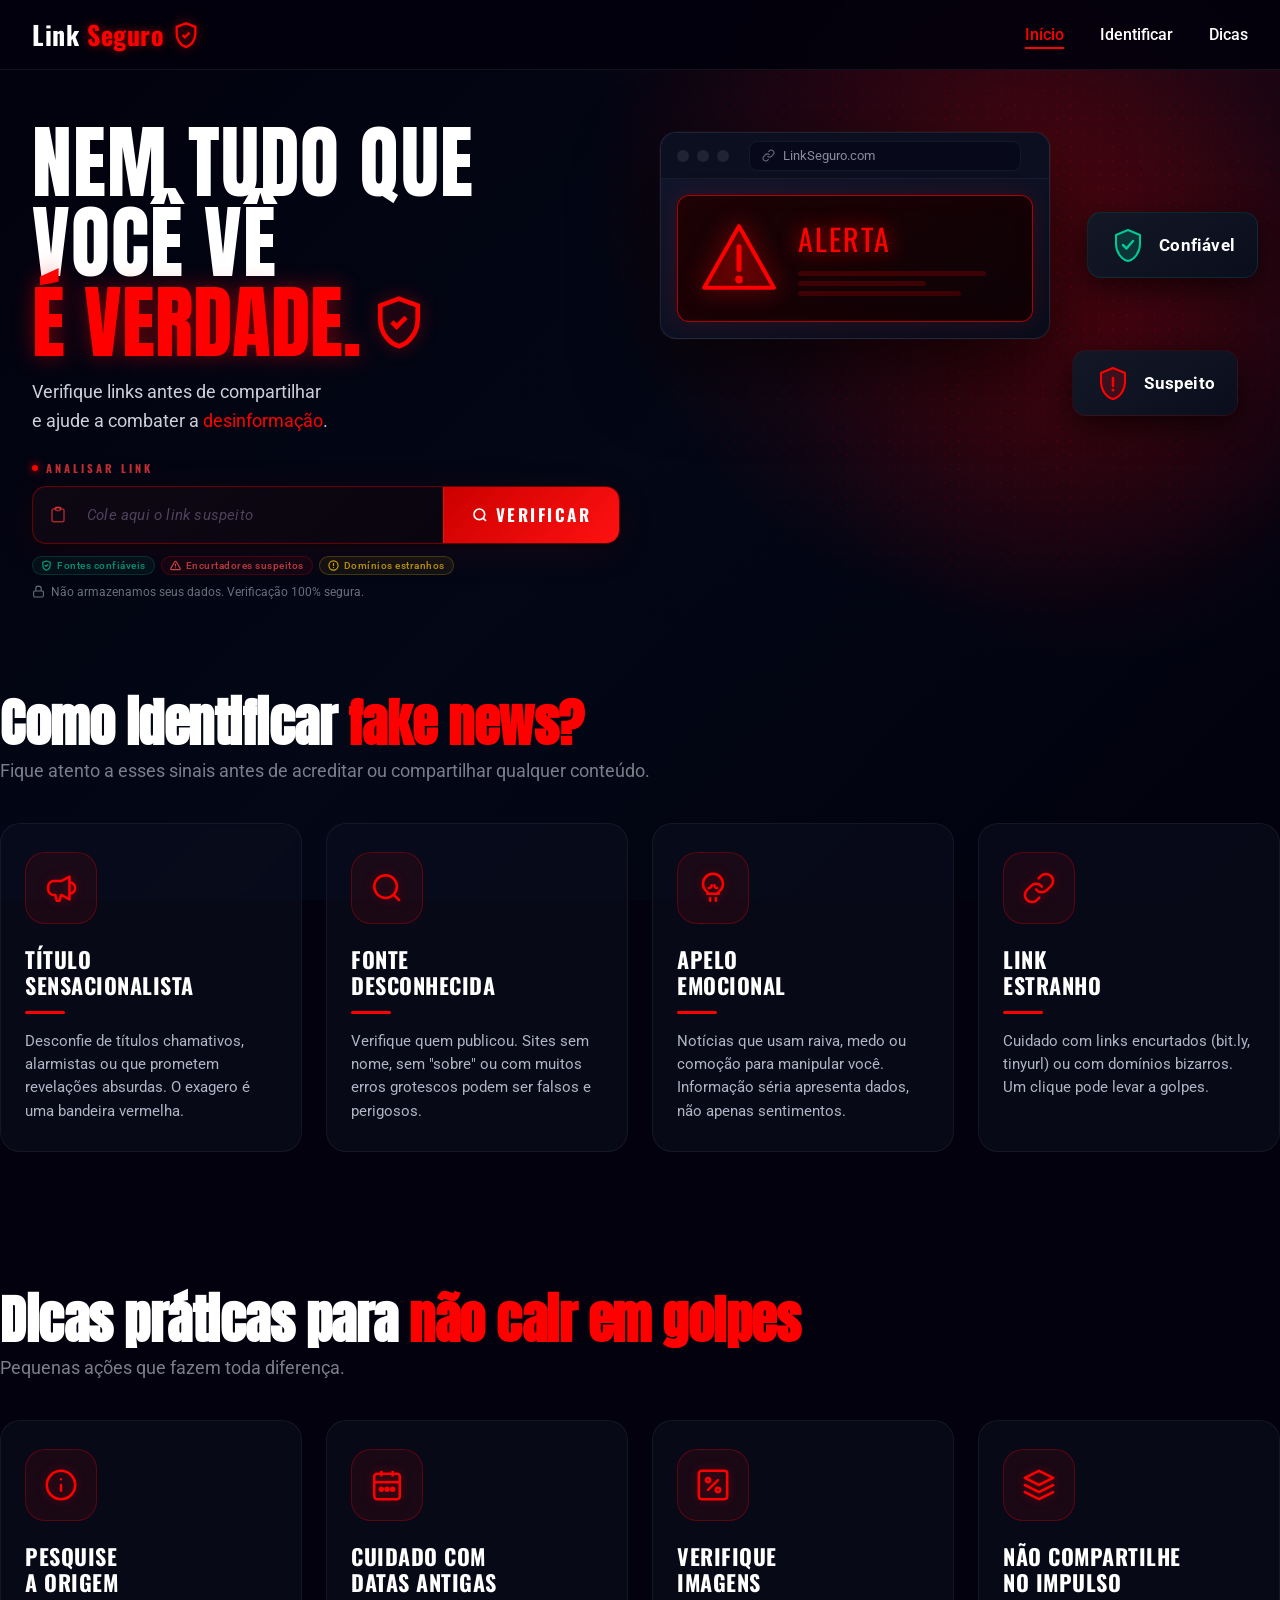
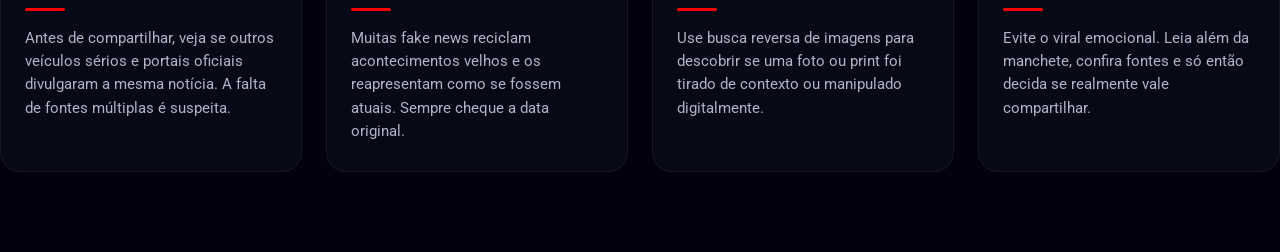
==== index.html @ 755479f6 "Logica de Verificaçao corrigida" ====
<!DOCTYPE html>
<html lang="pt-BR">
<head>
<meta charset="UTF-8">
<meta name="viewport" content="width=device-width, initial-scale=1.0, user-scalable=yes">
<title>LinkSeguro | Verificador de Confiabilidade</title>

<link rel="stylesheet" href="style.css">
<link href="https://fonts.googleapis.com/css2?family=Anton&family=Oswald:wght@400;700&family=Roboto:wght@400;500;700&display=swap" rel="stylesheet">
</head>

<body>

<header>
<div class="container header-wrap">

<div class="logo">
Link<span>Seguro</span>

<div class="logo-icon">
<svg viewBox="0 0 24 24">
<path d="M12 2L4 5v6c0 5.25 3.5 10.15 8 11.35C16.5 21.15 20 16.25 20 11V5L12 2z"/>
<path d="M9 12l2 2 4-4"/>
</svg>
</div>
</div>

<nav id="mainNav">
<a data-nav="inicio">Início</a>
<a data-nav="identificar">Identificar</a>
<a data-nav="dicas">Dicas</a>
</nav>

</div>
</header>

<!-- HERO -->
<section class="hero" id="inicioSecao">

<div class="container hero-wrap">

<!-- ESQUERDA -->
<div class="hero-left">

<div class="title-white">
NEM TUDO QUE VOCÊ VÊ
</div>

<div class="title-red">
É VERDADE.

<span class="shield-check">
<svg viewBox="0 0 24 24">
<path d="M12 2L4 5v6c0 5.25 3.5 10.15 8 11.35C16.5 21.15 20 16.25 20 11V5L12 2z"/>
<path d="M9 12l2 2 4-4"/>
</svg>
</span>

</div>

<p class="hero-sub">
Verifique links antes de compartilhar <br>
e ajude a combater a <span>desinformação</span>.
</p>

<!-- VERIFICAR -->
<div class="verify-wrap">

<div class="verify-label">
<span class="verify-label-dot"></span>
ANALISAR LINK
</div>

<div class="verify-box" id="verifyBox">

<div class="verify-input-group">

<div class="verify-icon" id="pasteIconBtn" onclick="colarLink()" title="Colar link copiado">
<svg viewBox="0 0 24 24">
<rect x="9" y="2" width="6" height="4" rx="1" ry="1"/>
<path d="M13 2H9a1 1 0 00-1 1v1H6a2 2 0 00-2 2v13a2 2 0 002 2h12a2 2 0 002-2V6a2 2 0 00-2-2h-2V3a1 1 0 00-1-1z"/>
</svg>
</div>

<input
type="text"
id="linkInput"
placeholder="Cole aqui o link suspeito"
autocomplete="off"
>

<button id="verifyBtn">
<svg viewBox="0 0 24 24">
<circle cx="11" cy="11" r="8"/>
<line x1="21" y1="21" x2="16.65" y2="16.65"/>
</svg>
<span>VERIFICAR</span>
</button>

</div>

</div>

<div class="verify-hints">
<span class="hint-tag">
<svg viewBox="0 0 24 24"><path d="M9 12l2 2 4-4"/><path d="M12 2L4 5v6c0 5.25 3.5 10.15 8 11.35C16.5 21.15 20 16.25 20 11V5L12 2z"/></svg>
Fontes confiáveis
</span>
<span class="hint-tag hint-tag--danger">
<svg viewBox="0 0 24 24"><path d="M10.29 3.86L1.82 18a2 2 0 001.71 3h16.94a2 2 0 001.71-3L13.71 3.86a2 2 0 00-3.42 0z"/><line x1="12" y1="9" x2="12" y2="13"/><line x1="12" y1="17" x2="12.01" y2="17"/></svg>
Encurtadores suspeitos
</span>
<span class="hint-tag hint-tag--warn">
<svg viewBox="0 0 24 24"><circle cx="12" cy="12" r="10"/><line x1="12" y1="8" x2="12" y2="12"/><line x1="12" y1="16" x2="12.01" y2="16"/></svg>
Domínios estranhos
</span>
</div>

</div>

<div class="safe">
<svg viewBox="0 0 24 24">
<rect x="3" y="11" width="18" height="11" rx="2"/>
<path d="M7 11V7a5 5 0 0110 0v4"/>
</svg>

Não armazenamos seus dados. Verificação 100% segura.
</div>

</div>

<!-- DIREITA -->
<div class="visual">

<div class="browser-card">

<div class="browser-bar">
<div class="dot"></div>
<div class="dot"></div>
<div class="dot"></div>

<div class="url-bar">
<svg viewBox="0 0 24 24">
<path d="M10 13a5 5 0 007.54.54l3-3a5 5 0 00-7.07-7.07l-1.72 1.71"/>
<path d="M14 11a5 5 0 00-7.54-.54l-3 3a5 5 0 007.07 7.07l1.71-1.71"/>
</svg>
LinkSeguro.com
</div>

</div>

<!-- ALERTA NOVO -->
<div class="alert-area">

<div class="alert-triangle">
<svg viewBox="0 0 80 80">

<polygon
points="40,8 74,68 6,68"
fill="rgba(255,0,0,0.12)"
stroke="red"
stroke-width="4"
stroke-linejoin="round"/>

<line
x1="40"
y1="28"
x2="40"
y2="50"
stroke="red"
stroke-width="5"
stroke-linecap="round"/>

<circle
cx="40"
cy="60"
r="3.8"
fill="red"/>

</svg>
</div>

<div class="alert-lines">
<div class="alert-title">ALERTA</div>
<div class="alert-line-bar"></div>
<div class="alert-line-bar"></div>
<div class="alert-line-bar"></div>
</div>

</div>

</div>

<!-- BADGES -->
<div class="badges-wrap">

<div class="badge badge-safe">

<div class="badge-icon">
<svg viewBox="0 0 36 36">

<path d="M18 3L6 8v9c0 7.88 5.14 15.27 12 17 6.86-1.73 12-9.12 12-17V8L18 3z"
fill="#00c896"
opacity=".18"/>

<path d="M18 3L6 8v9c0 7.88 5.14 15.27 12 17 6.86-1.73 12-9.12 12-17V8L18 3z"
fill="none"
stroke="#00c896"
stroke-width="2"
stroke-linejoin="round"/>

<path d="M13 18l3.5 3.5L23 14"
stroke="#00c896"
stroke-width="2.5"
stroke-linecap="round"
stroke-linejoin="round"
fill="none"/>

</svg>
</div>

Confiável

</div>

<div class="badge badge-danger">

<div class="badge-icon">
<svg viewBox="0 0 36 36">

<path d="M18 3L6 8v9c0 7.88 5.14 15.27 12 17 6.86-1.73 12-9.12 12-17V8L18 3z"
fill="red"
opacity=".18"/>

<path d="M18 3L6 8v9c0 7.88 5.14 15.27 12 17 6.86-1.73 12-9.12 12-17V8L18 3z"
fill="none"
stroke="red"
stroke-width="2"
stroke-linejoin="round"/>

<line
x1="18"
y1="13"
x2="18"
y2="21"
stroke="red"
stroke-width="2.5"
stroke-linecap="round"/>

<circle cx="18" cy="25" r="1.5" fill="red"/>

</svg>
</div>

Suspeito

</div>

</div>

</div>
</div>
</section>

<!-- IDENTIFICAR -->
<section class="section container" id="identificarSecao">

<h2>Como identificar <span>fake news?</span></h2>

<p class="sub">
Fique atento a esses sinais antes de acreditar ou compartilhar qualquer conteúdo.
</p>

 <div class="grid">
    <div class="info-card"><div class="card-icon-wrap"><svg viewBox="0 0 24 24"><path d="M3 11v2a4 4 0 004 4h1l1 4h2l1-4h.5L18 20V4l-5.5 3H7a4 4 0 00-4 4z" stroke-linecap="round" stroke-linejoin="round"/><path d="M18 8a3 3 0 010 8" stroke-linecap="round"/></svg></div><h3>Título<br>Sensacionalista</h3><div class="line"></div><p>Desconfie de títulos chamativos, alarmistas ou que prometem revelações absurdas. O exagero é uma bandeira vermelha.</p></div>
    <div class="info-card"><div class="card-icon-wrap"><svg viewBox="0 0 24 24"><circle cx="11" cy="11" r="8"/><line x1="21" y1="21" x2="16.65" y2="16.65"/></svg></div><h3>Fonte<br>Desconhecida</h3><div class="line"></div><p>Verifique quem publicou. Sites sem nome, sem "sobre" ou com muitos erros grotescos podem ser falsos e perigosos.</p></div>
    <div class="info-card"><div class="card-icon-wrap"><svg viewBox="0 0 24 24"><path d="M12 2a7 7 0 00-7 7c0 2.5 1.3 4.7 3.3 6H8v1h8v-1h-.3C17.7 13.7 19 11.5 19 9a7 7 0 00-7-7z" stroke-linecap="round" stroke-linejoin="round"/><path d="M10 19v2M14 19v2M9 12a2 2 0 002-2M15 12a2 2 0 01-2-2" stroke-linecap="round"/></svg></div><h3>Apelo<br>Emocional</h3><div class="line"></div><p>Notícias que usam raiva, medo ou comoção para manipular você. Informação séria apresenta dados, não apenas sentimentos.</p></div>
    <div class="info-card"><div class="card-icon-wrap"><svg viewBox="0 0 24 24"><path d="M10 13a5 5 0 007.54.54l3-3a5 5 0 00-7.07-7.07l-1.72 1.71" stroke-linecap="round" stroke-linejoin="round"/><path d="M14 11a5 5 0 00-7.54-.54l-3 3a5 5 0 007.07 7.07l1.71-1.71" stroke-linecap="round" stroke-linejoin="round"/></svg></div><h3>Link<br>Estranho</h3><div class="line"></div><p>Cuidado com links encurtados (bit.ly, tinyurl) ou com domínios bizarros. Um clique pode levar a golpes.</p></div>
  </div>
</section>

<!-- DICAS -->
<section class="section container" id="dicasSecao">

<h2>Dicas práticas para <span>não cair em golpes</span></h2>

<p class="sub">
Pequenas ações que fazem toda diferença.
</p>

<div class="grid">
    <div class="info-card"><div class="card-icon-wrap"><svg viewBox="0 0 24 24"><circle cx="12" cy="12" r="10"/><path d="M12 16v-4M12 8h.01" stroke-linecap="round"/></svg></div><h3>Pesquise<br>a Origem</h3><div class="line"></div><p>Antes de compartilhar, veja se outros veículos sérios e portais oficiais divulgaram a mesma notícia. A falta de fontes múltiplas é suspeita.</p></div>
    <div class="info-card"><div class="card-icon-wrap"><svg viewBox="0 0 24 24"><rect x="3" y="4" width="18" height="18" rx="2" ry="2"/><line x1="16" y1="2" x2="16" y2="6"/><line x1="8" y1="2" x2="8" y2="6"/><line x1="3" y1="10" x2="21" y2="10"/><circle cx="12" cy="15" r="1"/><circle cx="16" cy="15" r="1"/><circle cx="8" cy="15" r="1"/></svg></div><h3>Cuidado com<br>Datas Antigas</h3><div class="line"></div><p>Muitas fake news reciclam acontecimentos velhos e os reapresentam como se fossem atuais. Sempre cheque a data original.</p></div>
    <div class="info-card"><div class="card-icon-wrap"><svg viewBox="0 0 24 24"><rect x="2" y="2" width="20" height="20" rx="2"/><circle cx="8.5" cy="8.5" r="1.5"/><circle cx="15.5" cy="15.5" r="1.5"/><path d="M8.5 15.5L15.5 8.5" stroke-linecap="round"/></svg></div><h3>Verifique<br>Imagens</h3><div class="line"></div><p>Use busca reversa de imagens para descobrir se uma foto ou print foi tirado de contexto ou manipulado digitalmente.</p></div>
    <div class="info-card"><div class="card-icon-wrap"><svg viewBox="0 0 24 24"><path d="M12 2L2 7l10 5 10-5-10-5zM2 17l10 5 10-5M2 12l10 5 10-5" stroke-linecap="round" stroke-linejoin="round"/></svg></div><h3>Não Compartilhe<br>no Impulso</h3><div class="line"></div><p>Evite o viral emocional. Leia além da manchete, confira fontes e só então decida se realmente vale compartilhar.</p></div>
  </div>

<!-- MODAL -->
<div class="modal-overlay" id="modalOverlay">

<div class="modal-box">

<div class="modal-icon" id="modalIcon"></div>

<h2 id="modalTitle">Resultado</h2>

<p id="modalText">Mensagem aqui</p>

<button onclick="fecharModal()">
Fechar
</button>

</div>
</div>

<script src="script.js"></script>

</body>
</html>
---- style.css ----
/* ===================================
   RESET
=================================== */
*{
  margin:0;
  padding:0;
  box-sizing:border-box;
  scroll-behavior:smooth;
}

body{
  background:#02010d;
  color:#fff;
  font-family:Roboto,sans-serif;
  overflow-x:hidden;
  -webkit-text-size-adjust:100%;
}

/* ===================================
   BACKGROUND DINÂMICO
=================================== */
body::before{
  content:"";
  position:fixed;
  inset:0;
  background:
    radial-gradient(circle at 80% 20%, rgba(255,0,0,.25), transparent 35%),
    radial-gradient(circle at 85% 40%, rgba(180,0,0,.18), transparent 25%),
    linear-gradient(135deg,#02010d,#030716,#02010d);
  z-index:-2;
}

body::after{
  content:"";
  position:fixed;
  inset:0;
  background-image:radial-gradient(circle, rgba(255,0,0,.30) 1px, transparent 1px);
  background-size:14px 14px;
  mask-image:radial-gradient(ellipse 60% 80% at 80% 30%, black 10%, transparent 70%);
  opacity:.4;
  z-index:-1;
  animation:bgMove 15s linear infinite;
}

@keyframes bgMove{
  0%{transform:translateY(0);}
  100%{transform:translateY(-80px);}
}

/* ===================================
   CONTAINER - Mobile First
=================================== */
.container{
  width:100%;
  padding:0 16px;
  margin:0 auto;
}

/* ===================================
   HEADER
=================================== */
header{
  height:60px;
  border-bottom:1px solid rgba(255,255,255,.07);
  backdrop-filter:blur(10px);
  -webkit-backdrop-filter:blur(10px);
  position:sticky;
  top:0;
  z-index:999;
  background:rgba(2,1,13,.9);
}

.header-wrap{
  height:100%;
  display:flex;
  justify-content:space-between;
  align-items:center;
}

/* ===================================
   LOGO
=================================== */
.logo{
  display:flex;
  align-items:center;
  gap:8px;
  font-size:20px;
  font-family:Oswald,sans-serif;
  font-weight:700;
  letter-spacing:0.5px;
  animation:fadeDown .8s ease;
  flex-shrink:0;
}

.logo span{
  color:red;
  text-shadow:0 0 10px rgba(255,0,0,.5);
}

.logo-icon{
  width:24px;
  height:24px;
  display:flex;
  align-items:center;
  justify-content:center;
  flex-shrink:0;
  position:relative;
}

.logo-icon svg{
  width:24px;
  height:24px;
  fill:none;
  stroke:red;
  stroke-width:2;
  filter:drop-shadow(0 0 6px rgba(255,0,0,.6));
}

/* ===================================
   NAVEGAÇÃO
=================================== */
nav{
  display:none;
}

nav a{
  color:#fff;
  text-decoration:none;
  font-size:15px;
  font-weight:500;
  position:relative;
  transition:.3s;
  cursor:pointer;
  white-space:nowrap;
}

nav a:hover{color:red;}
nav a::after{
  content:"";
  position:absolute;
  left:0;
  bottom:-5px;
  width:0;
  height:2px;
  background:red;
  transition:.3s;
}
nav a:hover::after{width:100%;}
nav a.active{color:red;}
nav a.active::after{width:100%;background:red;}

/* ===================================
   HERO
=================================== */
.hero{
  padding:32px 0 28px;
}

.hero-wrap{
  display:grid;
  grid-template-columns:1fr;
  gap:24px;
}

.hero-left{
  animation:slideLeft .9s ease;
  text-align:center;
}

/* ===================================
   TÍTULOS
=================================== */
.title-white{
  font-family:Anton,sans-serif;
  font-size:clamp(30px, 9vw, 80px);
  line-height:1;
  letter-spacing:1px;
}

.title-red{
  font-family:Anton,sans-serif;
  font-size:clamp(30px, 9vw, 80px);
  line-height:1;
  color:red;
  text-shadow:0 0 22px rgba(255,0,0,.45);
  display:flex;
  align-items:center;
  gap:10px;
  flex-wrap:wrap;
  justify-content:center;
}

.title-red .shield-check{
  display:inline-flex;
  align-items:center;
}

.title-red .shield-check svg{
  width:clamp(28px, 8vw, 56px);
  height:clamp(28px, 8vw, 56px);
  fill:none;
  stroke:red;
  stroke-width:2;
  filter:drop-shadow(0 0 8px rgba(255,0,0,.5));
}

.hero-sub{
  margin-top:16px;
  font-size:clamp(14px, 4vw, 18px);
  color:#cdd0d8;
  line-height:1.6;
  animation:fadeUp 1.2s ease;
}

.hero-sub span{color:red;}

/* ===================================
   VERIFY WRAP E LABEL
=================================== */
.verify-wrap{
  margin-top:20px;
  animation:fadeUp 1.5s ease;
}

.verify-label{
  display:inline-flex;
  align-items:center;
  gap:8px;
  font-family:Oswald,sans-serif;
  font-size:11px;
  font-weight:700;
  letter-spacing:3px;
  color:rgba(255,60,60,.75);
  text-transform:uppercase;
  margin-bottom:10px;
  justify-content:center;
}

.verify-label-dot{
  width:6px;
  height:6px;
  border-radius:50%;
  background:red;
  box-shadow:0 0 8px red;
  animation:pulse-dot 2s ease-in-out infinite;
}

@keyframes pulse-dot{
  0%,100%{opacity:1;transform:scale(1);}
  50%{opacity:.4;transform:scale(.7);}
}

/* ===================================
   VERIFY BOX
=================================== */
.verify-box{
  border:1px solid rgba(255,0,0,.35);
  border-radius:14px;
  overflow:hidden;
  background:linear-gradient(135deg, rgba(14,8,20,.95), rgba(8,4,14,.98));
  box-shadow:
    0 0 0 1px rgba(255,0,0,.05) inset,
    0 8px 40px rgba(255,0,0,.08),
    0 2px 8px rgba(0,0,0,.6);
  transition:all 0.4s ease;
  cursor:pointer;
}

.verify-box:hover{
  border-color:rgba(255,0,0,.6);
  box-shadow:
    0 0 0 1px rgba(255,0,0,.1) inset,
    0 0 32px rgba(255,0,0,.15),
    0 8px 40px rgba(255,0,0,.1),
    0 2px 8px rgba(0,0,0,.6);
}

.verify-box:focus-within{
  border-color:rgba(255,0,0,.8);
  box-shadow:
    0 0 0 1px rgba(255,0,0,.12) inset,
    0 0 40px rgba(255,0,0,.18),
    0 8px 40px rgba(255,0,0,.12),
    0 2px 8px rgba(0,0,0,.6);
  cursor:text;
}

.verify-input-group{
  display:flex;
  flex-direction:column;
  width:100%;
  position:relative;
}

.verify-icon{
  display:none;
}

.verify-box input{
  width:100%;
  background:transparent;
  border:none;
  border-bottom:1px solid rgba(255,0,0,.25);
  color:#fff;
  font-size:14px;
  font-family:Roboto,monospace;
  outline:none;
  padding:0 16px;
  height:50px;
  -webkit-appearance:none;
  appearance:none;
  letter-spacing:.2px;
}

.verify-box input::placeholder{
  color:rgba(160,140,180,.45);
  font-style:italic;
  white-space:nowrap;
  overflow:hidden;
  text-overflow:ellipsis;
}

/* ===================================
   PASTE HINT
=================================== */
.paste-hint{
  position:absolute;
  left:16px;
  top:50%;
  transform:translateY(-50%);
  display:flex;
  align-items:center;
  gap:7px;
  font-size:13px;
  font-family:Roboto,sans-serif;
  color:rgba(200,160,220,.45);
  font-style:italic;
  transition:opacity .25s, color .25s;
  z-index:2;
  cursor:pointer;
  pointer-events:all;
  display:none;
}

/* ===================================
   BOTÃO VERIFICAR
=================================== */
.verify-box button{
  display:flex;
  align-items:center;
  justify-content:center;
  gap:8px;
  padding:0 20px;
  background:linear-gradient(135deg, #cc0000, #ff1111);
  border:none;
  color:#fff;
  font-size:16px;
  font-family:Oswald,sans-serif;
  font-weight:700;
  letter-spacing:2px;
  cursor:pointer;
  transition:all 0.2s ease;
  white-space:nowrap;
  height:50px;
  width:100%;
  position:relative;
  overflow:hidden;
  flex-shrink:0;
  -webkit-tap-highlight-color:transparent;
  touch-action:manipulation;
}

.verify-box button::before{
  content:'';
  position:absolute;
  inset:0;
  background:linear-gradient(135deg, rgba(255,255,255,.12), transparent);
  opacity:0;
  transition:opacity .3s;
}

.verify-box button::after{
  content:'';
  position:absolute;
  top:50%;
  left:50%;
  width:0;
  height:0;
  border-radius:50%;
  background:rgba(255,255,255,.22);
  transform:translate(-50%,-50%);
  transition:width .5s,height .5s;
}

.verify-box button svg{
  width:16px;
  height:16px;
  stroke:#fff;
  fill:none;
  stroke-width:2.5;
  transition:transform 0.3s ease;
  position:relative;
  z-index:1;
}

.verify-box button span{
  position:relative;
  z-index:1;
  transition:letter-spacing .35s;
}

.verify-box button:active{
  transform:scale(0.98);
}

/* ===================================
   VERIFY HINTS
=================================== */
.verify-hints{
  display:flex;
  align-items:center;
  gap:6px;
  margin-top:12px;
  flex-wrap:wrap;
  justify-content:center;
}

.hint-tag{
  display:inline-flex;
  align-items:center;
  gap:5px;
  font-size:10px;
  font-family:Roboto,sans-serif;
  font-weight:500;
  letter-spacing:.5px;
  color:rgba(0,200,150,.7);
  background:rgba(0,200,150,.06);
  border:1px solid rgba(0,200,150,.18);
  border-radius:20px;
  padding:3px 8px;
  transition:all .25s;
}

.hint-tag svg{
  width:11px;
  height:11px;
  stroke:rgba(0,200,150,.8);
  fill:none;
  stroke-width:2.5;
  stroke-linecap:round;
  stroke-linejoin:round;
}

.hint-tag--danger{
  color:rgba(255,80,80,.7);
  background:rgba(255,0,0,.06);
  border-color:rgba(255,0,0,.2);
}
.hint-tag--danger svg{stroke:rgba(255,80,80,.8);}

.hint-tag--warn{
  color:rgba(255,200,0,.7);
  background:rgba(255,200,0,.06);
  border-color:rgba(255,200,0,.2);
}
.hint-tag--warn svg{stroke:rgba(255,200,0,.8);}

/* ===================================
   RIPPLE EFEITO
=================================== */
@keyframes ripple{
  0%{transform:scale(0);opacity:0.5;}
  100%{transform:scale(4);opacity:0;}
}

.ripple-effect{
  position:absolute;
  border-radius:50%;
  background-color:rgba(255,255,255,0.5);
  transform:scale(0);
  animation:ripple 0.6s linear;
  pointer-events:none;
}

/* ===================================
   SAFE TEXT
=================================== */
.safe{
  margin-top:10px;
  font-size:12px;
  color:#6b6f7a;
  display:flex;
  align-items:center;
  justify-content:center;
  gap:6px;
  animation:fadeUp 1.8s ease;
}

.safe svg{
  width:13px;
  height:13px;
  stroke:#6b6f7a;
  fill:none;
  stroke-width:2;
  flex-shrink:0;
}

/* ===================================
   VISUAL
=================================== */
.visual{
  display:none;
}

/* ===================================
   SECTIONS
=================================== */
.section{
  padding:40px 0 56px;
  scroll-margin-top:60px;
}

.section h2{
  font-size:clamp(26px, 8vw, 52px);
  font-weight:700;
  margin-bottom:8px;
  font-family:Anton,sans-serif;
  letter-spacing:-0.5px;
  opacity:0;
  transform:translateY(30px);
  animation:titleReveal 0.8s ease forwards;
  line-height:1.1;
}

@keyframes titleReveal{
  to{opacity:1;transform:translateY(0);}
}

.section h2 span{color:red;}

.sub{
  font-size:clamp(14px, 4vw, 18px);
  color:#7a7e8a;
  margin-bottom:32px;
  font-weight:400;
  opacity:0;
  transform:translateY(20px);
  animation:subReveal 0.8s ease 0.2s forwards;
}

@keyframes subReveal{
  to{opacity:1;transform:translateY(0);}
}

/* ===================================
   GRID
=================================== */
.grid{
  display:grid;
  grid-template-columns:1fr;
  gap:16px;
}

/* ===================================
   CARDS
=================================== */
.info-card{
  background:rgba(10,14,29,0.7);
  backdrop-filter:blur(2px);
  border:1px solid rgba(255,255,255,.06);
  border-radius:20px;
  padding:22px 18px;
  opacity:0;
  transform:translateY(30px);
  position:relative;
  overflow:hidden;
  transition:opacity 0.6s ease, transform 0.6s ease, box-shadow 0.3s, background 0.3s;
}

.info-card::before{
  content:"";
  position:absolute;
  top:var(--y, 50%);
  left:var(--x, 50%);
  width:0;
  height:0;
  border-radius:50%;
  background:radial-gradient(circle, rgba(255,0,0,0.3), transparent 70%);
  transform:translate(-50%, -50%);
  transition:width 0.5s, height 0.5s;
  pointer-events:none;
  z-index:1;
}

.info-card::after{
  content:"";
  position:absolute;
  top:0;
  left:-100%;
  width:100%;
  height:2px;
  background:linear-gradient(90deg, transparent, red, transparent);
  transition:left 0.5s ease;
}

.info-card.show{
  opacity:1;
  transform:translateY(0);
}

.info-card:active{
  background:rgba(12,16,34,0.95);
  box-shadow:0 8px 24px rgba(255,0,0,.15);
}

.info-card:nth-child(1).show{transition-delay:0.05s;}
.info-card:nth-child(2).show{transition-delay:0.15s;}
.info-card:nth-child(3).show{transition-delay:0.25s;}
.info-card:nth-child(4).show{transition-delay:0.35s;}

.card-icon-wrap{
  width:60px;
  height:60px;
  border-radius:20px;
  background:rgba(255,0,0,.08);
  border:1px solid rgba(255,0,0,.28);
  display:flex;
  align-items:center;
  justify-content:center;
  margin-bottom:18px;
  transition:all 0.4s cubic-bezier(0.68, -0.55, 0.265, 1.55);
  transform-origin:center;
}

.card-icon-wrap svg{
  width:30px;
  height:30px;
  stroke:red;
  fill:none;
  stroke-width:1.8;
  filter:drop-shadow(0 0 5px rgba(255,0,0,.3));
  transition:all 0.3s ease;
}

.info-card h3{
  font-family:Oswald,sans-serif;
  font-size:20px;
  font-weight:700;
  line-height:1.2;
  text-transform:uppercase;
  letter-spacing:.5px;
  margin-bottom:6px;
  transform:translateX(0);
  transition:transform 0.3s ease;
}

.line{
  width:36px;
  height:3px;
  background:red;
  margin:10px 0 14px;
  border-radius:3px;
  transition:width 0.3s ease, box-shadow 0.3s ease;
}

.info-card p{
  color:#b0b4c4;
  font-size:14px;
  line-height:1.55;
  font-weight:400;
  transition:color 0.3s ease, transform 0.3s ease;
}

/* ===================================
   MODAL
=================================== */
.modal-overlay{
  position:fixed;
  inset:0;
  background:rgba(0,0,0,.85);
  display:flex;
  justify-content:center;
  align-items:flex-end;
  opacity:0;
  visibility:hidden;
  transition:.3s;
  z-index:9999;
  backdrop-filter:blur(8px);
  padding:0;
}

.modal-overlay.active{opacity:1;visibility:visible;}

.modal-box{
  width:100%;
  max-width:100%;
  background:linear-gradient(145deg,#0d1220,#06070d);
  padding:28px 24px 36px;
  border-radius:24px 24px 0 0;
  border:1px solid rgba(255,0,0,.5);
  border-bottom:none;
  text-align:center;
  transform:translateY(100%);
  transition:.35s cubic-bezier(.4,0,.2,1);
  animation:none;
}

.modal-overlay.active .modal-box{
  transform:translateY(0);
}

.modal-box::before{
  content:'';
  display:block;
  width:40px;
  height:4px;
  background:rgba(255,255,255,.15);
  border-radius:2px;
  margin:0 auto 20px;
}

.modal-icon{
  width:72px;
  height:72px;
  border-radius:50%;
  margin:0 auto 18px;
  display:flex;
  align-items:center;
  justify-content:center;
  background:rgba(255,0,0,.1);
  transition:.2s;
  animation:iconPulse 0.5s ease-out;
}

@keyframes iconPulse{
  0%{transform:scale(0);opacity:0;}
  50%{transform:scale(1.1);}
  100%{transform:scale(1);opacity:1;}
}

.modal-icon svg{
  width:44px;
  height:44px;
  filter:drop-shadow(0 0 8px rgba(0,0,0,.5));
}

.modal-box h2{
  font-family:Oswald,sans-serif;
  font-size:26px;
  margin-bottom:10px;
  letter-spacing:1px;
  animation:slideInFromTop 0.4s ease-out 0.1s both;
}

@keyframes slideInFromTop{
  from{opacity:0;transform:translateY(-20px);}
  to{opacity:1;transform:translateY(0);}
}

.modal-box p{
  color:#b0b4c4;
  font-size:15px;
  line-height:1.5;
  margin-bottom:24px;
  animation:fadeIn 0.4s ease-out 0.2s both;
}

@keyframes fadeIn{
  from{opacity:0;}
  to{opacity:1;}
}

.modal-box button{
  background:red;
  border:none;
  padding:14px 32px;
  border-radius:40px;
  color:#fff;
  font-size:16px;
  font-family:Oswald,sans-serif;
  font-weight:600;
  letter-spacing:1px;
  cursor:pointer;
  transition:.3s;
  position:relative;
  overflow:hidden;
  width:100%;
  -webkit-tap-highlight-color:transparent;
}

.modal-box button::before{
  content:'';
  position:absolute;
  top:50%;
  left:50%;
  width:0;
  height:0;
  border-radius:50%;
  background:rgba(255,255,255,0.3);
  transform:translate(-50%, -50%);
  transition:width 0.6s, height 0.6s;
}

.modal-box button:active{
  transform:scale(0.97);
  background:#c80000;
}

/* ===================================
   ANIMAÇÕES GLOBAIS
=================================== */
@keyframes float{0%,100%{transform:translateY(0);}50%{transform:translateY(-16px);}}
@keyframes slideLeft{from{opacity:0;transform:translateX(-40px);}to{opacity:1;transform:translateX(0);}}
@keyframes fadeRight{from{opacity:0;transform:translateX(30px);}to{opacity:1;transform:translateX(0);}}
@keyframes fadeUp{from{opacity:0;transform:translateY(24px);}to{opacity:1;transform:translateY(0);}}
@keyframes fadeDown{from{opacity:0;transform:translateY(-24px);}to{opacity:1;transform:translateY(0);}}
@keyframes shimmer{0%{left:-100%;}100%{left:100%;}}
@keyframes pulseGlow{0%,100%{box-shadow:0 0 20px rgba(255,0,0,.2);}50%{box-shadow:0 0 35px rgba(255,0,0,.5);}}

@media(min-width:480px){
  .container{padding:0 20px;}
  .logo{font-size:22px;}
  .hero{padding:40px 0 32px;}
  .verify-box input{height:52px;font-size:15px;}
  .verify-box button{height:52px;font-size:17px;letter-spacing:2.5px;}
  .grid{grid-template-columns:repeat(2,1fr);}
  .info-card{padding:24px 20px;}
  .verify-label{justify-content:flex-start;}
  .verify-hints{justify-content:flex-start;}
  .safe{justify-content:flex-start;}

  .modal-box{
    max-width:440px;
    width:90%;
    border-radius:24px;
    border-bottom:1px solid rgba(255,0,0,.5);
    align-self:center;
    transform:scale(.85);
    padding:32px 28px;
  }
  .modal-overlay{align-items:center;}
  .modal-overlay.active .modal-box{transform:scale(1);}
  .modal-box::before{display:none;}
}

@media(min-width:768px){
  header{height:70px;}
  .container{
    max-width:1400px;
    padding:0 32px;
  }
  .logo{font-size:26px;}
  .logo-icon{width:28px;height:28px;}
  .logo-icon svg{width:28px;height:28px;}

  nav{
    display:flex;
    gap:28px;
  }

  .hero{padding:52px 0 36px;}
  .hero-left{text-align:left;}
  .title-red{justify-content:flex-start;}

  .verify-input-group{
    flex-direction:row;
  }

  .verify-icon{
    display:flex;
    align-items:center;
    padding:0 12px 0 16px;
    flex-shrink:0;
    cursor:pointer;
    transition:background .2s;
    border-radius:8px;
  }
  .verify-icon:hover{
    background:rgba(255,60,60,.08);
  }
  .verify-icon svg{
    width:18px;
    height:18px;
    stroke:rgba(255,60,60,.6);
    fill:none;
    stroke-width:2;
    transition:stroke .3s, filter .3s;
  }
  .verify-icon:hover svg{
    stroke:rgba(255,60,60,1) !important;
    filter:drop-shadow(0 0 6px rgba(255,60,60,.5));
  }

  .paste-hint{
    display:flex;
    left:52px;
  }

  .verify-box input{
    border-bottom:none;
    height:56px;
    font-size:15px;
    padding:0 8px;
  }

  .verify-box button{
    width:auto;
    padding:0 28px;
    height:56px;
    border-left:1px solid rgba(255,0,0,.3);
    transition:all 0.2s ease;
  }
  .verify-box button:hover{
    background:linear-gradient(135deg, #e00000, #ff2222);
    box-shadow:0 0 28px rgba(255,0,0,.6);
    letter-spacing:3.5px;
  }
  .verify-box button:hover svg{
    transform:rotate(15deg) scale(1.15);
  }
  .verify-box button:active{
    transform:scale(0.98);
  }

  .section{padding:60px 0 80px;}
  .section h2{margin-bottom:8px;}
  .sub{margin-bottom:42px;}

  .info-card{
    padding:28px 24px;
    border-radius:20px;
  }
  .info-card:hover{
    transform:translateY(-10px) scale(1.02);
    box-shadow:0 20px 40px rgba(255,0,0,.2), 0 0 0 2px rgba(255,0,0,.3);
    background:rgba(12,16,34,0.95);
  }
  .info-card:hover h3{
    color:red;
    text-shadow:0 0 8px rgba(255,0,0,.3);
    transform:translateX(5px);
  }
  .info-card:hover .line{
    width:56px;
    box-shadow:0 0 8px red;
  }
  .info-card:hover p{
    color:#e0e4f0;
    transform:translateX(3px);
  }
  .info-card:hover .card-icon-wrap{
    background:rgba(255,0,0,.25);
    border-color:red;
    transform:rotate(5deg) scale(1.1);
    box-shadow:0 0 20px rgba(255,0,0,.4);
  }
  .info-card:hover .card-icon-wrap svg{
    filter:drop-shadow(0 0 12px rgba(255,0,0,.7));
    transform:scale(1.05);
  }
  .card-icon-wrap svg{width:32px;height:32px;}
}

@media(min-width:1024px){
  nav{gap:32px;}
  nav a{font-size:16px;}

  .hero-wrap{
    grid-template-columns:1fr 1fr;
    gap:40px;
  }

  .visual{
    display:block;
    position:relative;
    height:460px;
    animation:float 5s ease-in-out infinite;
  }

  .browser-card{
    position:absolute;
    top:10px;
    left:0;
    width:390px;
    background:linear-gradient(160deg,#12172e,#090c1a);
    border-radius:16px;
    border:1px solid rgba(255,255,255,.08);
    box-shadow:0 30px 80px rgba(0,0,0,.7), 0 0 0 1px rgba(255,255,255,.03);
    overflow:hidden;
  }

  .browser-bar{
    height:46px;
    background:#0c0f20;
    display:flex;
    align-items:center;
    padding:0 16px;
    gap:8px;
    border-bottom:1px solid rgba(255,255,255,.05);
  }

  .dot{
    width:12px;
    height:12px;
    border-radius:50%;
    background:#222235;
    transition:all 0.3s ease;
    cursor:pointer;
    position:relative;
  }
  .dot:nth-child(1):hover{background:#ff5f56;box-shadow:0 0 8px #ff5f56;transform:scale(1.1);}
  .dot:nth-child(2):hover{background:#ffbd2e;box-shadow:0 0 8px #ffbd2e;transform:scale(1.1);}
  .dot:nth-child(3):hover{background:#27c93f;box-shadow:0 0 8px #27c93f;transform:scale(1.1);}

  .url-bar{
    flex:1;
    margin:0 12px;
    background:#07091a;
    border-radius:8px;
    height:30px;
    display:flex;
    align-items:center;
    padding:0 12px;
    gap:8px;
    font-size:13px;
    color:#8a8a9a;
    border:1px solid rgba(255,255,255,.06);
    font-family:Roboto,sans-serif;
  }
  .url-bar svg{
    width:13px;
    height:13px;
    stroke:#6a6a7a;
    fill:none;
    stroke-width:2;
    flex-shrink:0;
  }

  .alert-area{
    margin:16px;
    background:linear-gradient(145deg,#1c0305,#0d0206);
    border-radius:12px;
    padding:20px;
    display:flex;
    align-items:center;
    gap:18px;
    border:1.5px solid rgba(255,0,0,.65);
    box-shadow:0 0 24px rgba(255,0,0,.14), inset 0 0 28px rgba(255,0,0,.04);
    min-height:105px;
    transition:all 0.3s ease;
    position:relative;
    overflow:hidden;
    cursor:pointer;
    animation:pulseGlow 2s ease-in-out infinite;
  }
  .alert-area::before{
    content:'';
    position:absolute;
    top:0;
    left:-100%;
    width:100%;
    height:100%;
    background:linear-gradient(90deg, transparent, rgba(255,0,0,0.1), transparent);
    transition:left 0.5s ease;
  }
  .alert-area:hover{
    transform:scale(1.02);
    box-shadow:0 0 35px rgba(255,0,0,.35), inset 0 0 35px rgba(255,0,0,.12);
    border-color:rgba(255,0,0,.9);
  }
  .alert-area:hover::before{
    left:100%;
  }
  .alert-area:hover .alert-triangle{
    transform:rotate(5deg) scale(1.05);
  }
  .alert-area:hover .alert-title{
    text-shadow:0 0 30px rgba(255,0,0,1);
    letter-spacing:3px;
  }
  .alert-area:hover .alert-line-bar{
    background:rgba(255,0,0,.35);
    box-shadow:0 0 5px rgba(255,0,0,.3);
  }

  .alert-triangle{
    width:82px;
    height:82px;
    flex-shrink:0;
    display:flex;
    align-items:center;
    justify-content:center;
    transition:transform 0.3s ease;
  }
  .alert-triangle svg{
    width:82px;
    height:82px;
    filter:drop-shadow(0 0 12px rgba(255,0,0,.75));
    transition:all 0.3s ease;
  }
  .alert-area:hover .alert-triangle svg{
    filter:drop-shadow(0 0 20px rgba(255,0,0,.95));
  }

  .alert-lines{flex:1;}
  .alert-title{
    font-family:Oswald,sans-serif;
    font-size:30px;
    color:red;
    text-shadow:0 0 20px rgba(255,0,0,.85);
    letter-spacing:2px;
    margin-bottom:10px;
    transition:all 0.3s ease;
  }
  .alert-line-bar{
    height:5px;
    border-radius:3px;
    background:rgba(255,0,0,.18);
    margin:5px 0;
    transition:all 0.3s ease;
    position:relative;
    overflow:hidden;
  }
  .alert-line-bar::after{
    content:'';
    position:absolute;
    top:0;
    left:-100%;
    width:100%;
    height:100%;
    background:linear-gradient(90deg, transparent, rgba(255,0,0,0.4), transparent);
    animation:shimmer 2s infinite;
  }
  .alert-line-bar:nth-child(2){width:88%;}
  .alert-line-bar:nth-child(3){width:60%;}
  .alert-line-bar:nth-child(4){width:76%;}

  .badge{
    position:absolute;
    background:linear-gradient(145deg,#131827,#0a0d1c);
    border-radius:14px;
    padding:14px 22px;
    display:flex;
    align-items:center;
    gap:13px;
    font-size:17px;
    font-weight:700;
    box-shadow:0 10px 32px rgba(0,0,0,.65);
    border:1px solid rgba(255,255,255,.07);
    letter-spacing:.2px;
    transition:all 0.3s ease;
    cursor:pointer;
  }
  .badge:hover{
    transform:translateY(-5px) scale(1.05);
    box-shadow:0 15px 40px rgba(0,0,0,.8);
  }
  .badge-icon{
    width:36px;
    height:36px;
    display:flex;
    align-items:center;
    justify-content:center;
    flex-shrink:0;
  }
  .badge-icon svg{
    width:36px;
    height:36px;
    transition:transform 0.3s ease;
  }
  .badge:hover .badge-icon svg{
    transform:rotate(8deg) scale(1.1);
  }
  .badge-safe{
    right:-10px;
    top:90px;
    color:#fff;
    animation:fadeRight 1.2s ease;
    border-color:rgba(0,200,150,.12);
  }
  .badge-danger{
    right:10px;
    top:228px;
    color:#fff;
    animation:fadeRight 1.8s ease;
    border-color:rgba(255,0,0,.12);
  }

  .grid{
    grid-template-columns:repeat(4,1fr);
    gap:24px;
  }

  .info-card{
    transform:perspective(1000px) translateY(40px) rotateX(10deg) scale(0.95);
    filter:blur(4px);
    transition:all 0.6s cubic-bezier(0.34, 1.2, 0.64, 1);
  }
  .info-card.show{
    transform:perspective(1000px) translateY(0) rotateX(0) scale(1);
    filter:blur(0);
  }
  .info-card:hover{
    transform:translateY(-12px) scale(1.02);
  }
  .card-icon-wrap{width:72px;height:72px;margin-bottom:22px;}
  .card-icon-wrap svg{width:34px;height:34px;}
  .info-card h3{font-size:22px;}
  .line{width:40px;margin:12px 0 16px;}
  .info-card p{font-size:15px;}
}

@media(min-width:1280px){
  nav{gap:36px;}
  nav a{font-size:16px;}
}

@media(max-width:375px){
  .title-white,.title-red{font-size:28px;}
  .verify-box input{height:44px;font-size:12px;}
  .verify-box button{height:44px;font-size:14px;padding:0 12px;}
  .container{padding:0 16px;}
}

/* ===================================
   SWIPE TO CLOSE (MOBILE)
=================================== */
.modal-box {
  position: relative;
  cursor: grab;
  transition: transform 0.3s cubic-bezier(0.2, 0.9, 0.4, 1.1);
}

.modal-box:active {
  cursor: grabbing;
}

.modal-swipe-indicator {
  width: 40px;
  height: 4px;
  background: rgba(255, 255, 255, 0.2);
  border-radius: 2px;
  margin: 0 auto 20px;
  transition: all 0.2s ease;
}

.modal-box.swiping {
  transition: transform 0.05s linear;
}

@media (min-width: 481px) {
  .modal-swipe-indicator {
    display: none;
  }
  
  .modal-box {
    cursor: default;
  }
}
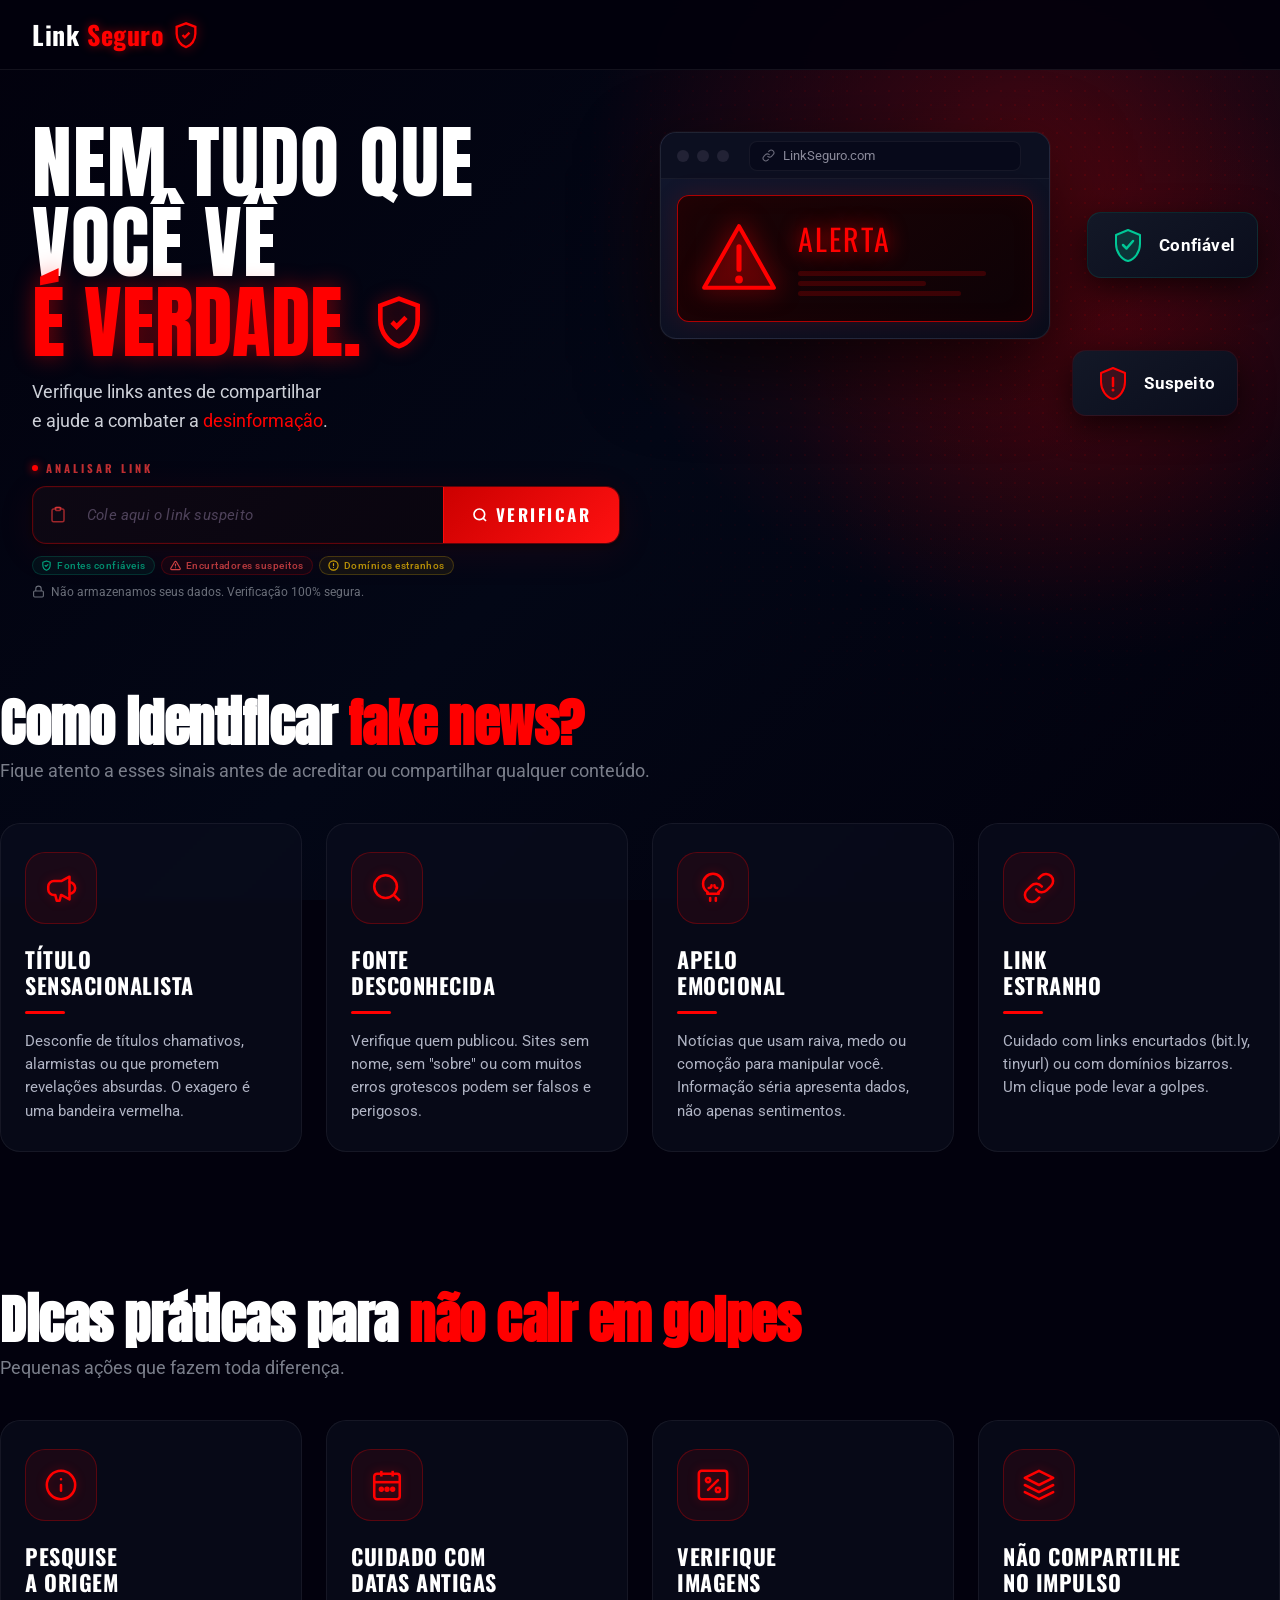
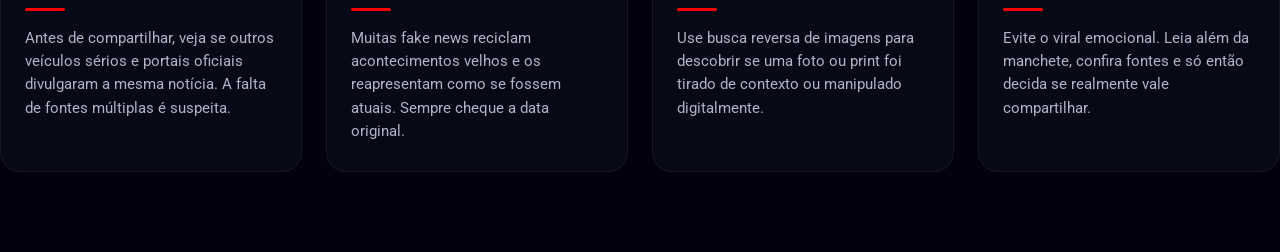
==== commit 2864c8ca: "removi nav do html" ====
--- a/index.html
+++ b/index.html
@@ -25,12 +25,6 @@
 </div>
 </div>
 
-<nav id="mainNav">
-<a data-nav="inicio">Início</a>
-<a data-nav="identificar">Identificar</a>
-<a data-nav="dicas">Dicas</a>
-</nav>
-
 </div>
 </header>
 
@@ -129,7 +123,7 @@
 
 </div>
 
-<!-- DIREITA -->
+<!-- DIREITA - PARTE INTERATIVA -->
 <div class="visual">
 
 <div class="browser-card">
@@ -139,44 +133,24 @@
 <div class="dot"></div>
 <div class="dot"></div>
 
-<div class="url-bar">
+<div class="url-bar" id="urlBar">
 <svg viewBox="0 0 24 24">
 <path d="M10 13a5 5 0 007.54.54l3-3a5 5 0 00-7.07-7.07l-1.72 1.71"/>
 <path d="M14 11a5 5 0 00-7.54-.54l-3 3a5 5 0 007.07 7.07l1.71-1.71"/>
 </svg>
-LinkSeguro.com
-</div>
-
-</div>
-
-<!-- ALERTA NOVO -->
+<input type="text" class="url-text" id="urlText" value="LinkSeguro.com" maxlength="35">
+</div>
+
+</div>
+
+<!-- ALERTA -->
 <div class="alert-area">
 
 <div class="alert-triangle">
 <svg viewBox="0 0 80 80">
-
-<polygon
-points="40,8 74,68 6,68"
-fill="rgba(255,0,0,0.12)"
-stroke="red"
-stroke-width="4"
-stroke-linejoin="round"/>
-
-<line
-x1="40"
-y1="28"
-x2="40"
-y2="50"
-stroke="red"
-stroke-width="5"
-stroke-linecap="round"/>
-
-<circle
-cx="40"
-cy="60"
-r="3.8"
-fill="red"/>
-
+<polygon points="40,8 74,68 6,68" fill="rgba(255,0,0,0.12)" stroke="red" stroke-width="4" stroke-linejoin="round"/>
+<line x1="40" y1="28" x2="40" y2="50" stroke="red" stroke-width="5" stroke-linecap="round"/>
+<circle cx="40" cy="60" r="3.8" fill="red"/>
 </svg>
 </div>
 
@@ -198,24 +172,9 @@
 
 <div class="badge-icon">
 <svg viewBox="0 0 36 36">
-
-<path d="M18 3L6 8v9c0 7.88 5.14 15.27 12 17 6.86-1.73 12-9.12 12-17V8L18 3z"
-fill="#00c896"
-opacity=".18"/>
-
-<path d="M18 3L6 8v9c0 7.88 5.14 15.27 12 17 6.86-1.73 12-9.12 12-17V8L18 3z"
-fill="none"
-stroke="#00c896"
-stroke-width="2"
-stroke-linejoin="round"/>
-
-<path d="M13 18l3.5 3.5L23 14"
-stroke="#00c896"
-stroke-width="2.5"
-stroke-linecap="round"
-stroke-linejoin="round"
-fill="none"/>
-
+<path d="M18 3L6 8v9c0 7.88 5.14 15.27 12 17 6.86-1.73 12-9.12 12-17V8L18 3z" fill="#00c896" opacity=".18"/>
+<path d="M18 3L6 8v9c0 7.88 5.14 15.27 12 17 6.86-1.73 12-9.12 12-17V8L18 3z" fill="none" stroke="#00c896" stroke-width="2" stroke-linejoin="round"/>
+<path d="M13 18l3.5 3.5L23 14" stroke="#00c896" stroke-width="2.5" stroke-linecap="round" stroke-linejoin="round" fill="none"/>
 </svg>
 </div>
 
@@ -227,28 +186,10 @@
 
 <div class="badge-icon">
 <svg viewBox="0 0 36 36">
-
-<path d="M18 3L6 8v9c0 7.88 5.14 15.27 12 17 6.86-1.73 12-9.12 12-17V8L18 3z"
-fill="red"
-opacity=".18"/>
-
-<path d="M18 3L6 8v9c0 7.88 5.14 15.27 12 17 6.86-1.73 12-9.12 12-17V8L18 3z"
-fill="none"
-stroke="red"
-stroke-width="2"
-stroke-linejoin="round"/>
-
-<line
-x1="18"
-y1="13"
-x2="18"
-y2="21"
-stroke="red"
-stroke-width="2.5"
-stroke-linecap="round"/>
-
+<path d="M18 3L6 8v9c0 7.88 5.14 15.27 12 17 6.86-1.73 12-9.12 12-17V8L18 3z" fill="red" opacity=".18"/>
+<path d="M18 3L6 8v9c0 7.88 5.14 15.27 12 17 6.86-1.73 12-9.12 12-17V8L18 3z" fill="none" stroke="red" stroke-width="2" stroke-linejoin="round"/>
+<line x1="18" y1="13" x2="18" y2="21" stroke="red" stroke-width="2.5" stroke-linecap="round"/>
 <circle cx="18" cy="25" r="1.5" fill="red"/>
-
 </svg>
 </div>
 
@@ -271,12 +212,12 @@
 Fique atento a esses sinais antes de acreditar ou compartilhar qualquer conteúdo.
 </p>
 
- <div class="grid">
+<div class="grid">
     <div class="info-card"><div class="card-icon-wrap"><svg viewBox="0 0 24 24"><path d="M3 11v2a4 4 0 004 4h1l1 4h2l1-4h.5L18 20V4l-5.5 3H7a4 4 0 00-4 4z" stroke-linecap="round" stroke-linejoin="round"/><path d="M18 8a3 3 0 010 8" stroke-linecap="round"/></svg></div><h3>Título<br>Sensacionalista</h3><div class="line"></div><p>Desconfie de títulos chamativos, alarmistas ou que prometem revelações absurdas. O exagero é uma bandeira vermelha.</p></div>
     <div class="info-card"><div class="card-icon-wrap"><svg viewBox="0 0 24 24"><circle cx="11" cy="11" r="8"/><line x1="21" y1="21" x2="16.65" y2="16.65"/></svg></div><h3>Fonte<br>Desconhecida</h3><div class="line"></div><p>Verifique quem publicou. Sites sem nome, sem "sobre" ou com muitos erros grotescos podem ser falsos e perigosos.</p></div>
     <div class="info-card"><div class="card-icon-wrap"><svg viewBox="0 0 24 24"><path d="M12 2a7 7 0 00-7 7c0 2.5 1.3 4.7 3.3 6H8v1h8v-1h-.3C17.7 13.7 19 11.5 19 9a7 7 0 00-7-7z" stroke-linecap="round" stroke-linejoin="round"/><path d="M10 19v2M14 19v2M9 12a2 2 0 002-2M15 12a2 2 0 01-2-2" stroke-linecap="round"/></svg></div><h3>Apelo<br>Emocional</h3><div class="line"></div><p>Notícias que usam raiva, medo ou comoção para manipular você. Informação séria apresenta dados, não apenas sentimentos.</p></div>
     <div class="info-card"><div class="card-icon-wrap"><svg viewBox="0 0 24 24"><path d="M10 13a5 5 0 007.54.54l3-3a5 5 0 00-7.07-7.07l-1.72 1.71" stroke-linecap="round" stroke-linejoin="round"/><path d="M14 11a5 5 0 00-7.54-.54l-3 3a5 5 0 007.07 7.07l1.71-1.71" stroke-linecap="round" stroke-linejoin="round"/></svg></div><h3>Link<br>Estranho</h3><div class="line"></div><p>Cuidado com links encurtados (bit.ly, tinyurl) ou com domínios bizarros. Um clique pode levar a golpes.</p></div>
-  </div>
+</div>
 </section>
 
 <!-- DICAS -->
@@ -293,23 +234,14 @@
     <div class="info-card"><div class="card-icon-wrap"><svg viewBox="0 0 24 24"><rect x="3" y="4" width="18" height="18" rx="2" ry="2"/><line x1="16" y1="2" x2="16" y2="6"/><line x1="8" y1="2" x2="8" y2="6"/><line x1="3" y1="10" x2="21" y2="10"/><circle cx="12" cy="15" r="1"/><circle cx="16" cy="15" r="1"/><circle cx="8" cy="15" r="1"/></svg></div><h3>Cuidado com<br>Datas Antigas</h3><div class="line"></div><p>Muitas fake news reciclam acontecimentos velhos e os reapresentam como se fossem atuais. Sempre cheque a data original.</p></div>
     <div class="info-card"><div class="card-icon-wrap"><svg viewBox="0 0 24 24"><rect x="2" y="2" width="20" height="20" rx="2"/><circle cx="8.5" cy="8.5" r="1.5"/><circle cx="15.5" cy="15.5" r="1.5"/><path d="M8.5 15.5L15.5 8.5" stroke-linecap="round"/></svg></div><h3>Verifique<br>Imagens</h3><div class="line"></div><p>Use busca reversa de imagens para descobrir se uma foto ou print foi tirado de contexto ou manipulado digitalmente.</p></div>
     <div class="info-card"><div class="card-icon-wrap"><svg viewBox="0 0 24 24"><path d="M12 2L2 7l10 5 10-5-10-5zM2 17l10 5 10-5M2 12l10 5 10-5" stroke-linecap="round" stroke-linejoin="round"/></svg></div><h3>Não Compartilhe<br>no Impulso</h3><div class="line"></div><p>Evite o viral emocional. Leia além da manchete, confira fontes e só então decida se realmente vale compartilhar.</p></div>
-  </div>
-
-<!-- MODAL -->
+</div>
+
 <div class="modal-overlay" id="modalOverlay">
-
 <div class="modal-box">
-
 <div class="modal-icon" id="modalIcon"></div>
-
 <h2 id="modalTitle">Resultado</h2>
-
-<p id="modalText">Mensagem aqui</p>
-
-<button onclick="fecharModal()">
-Fechar
-</button>
-
+<div id="modalText" class="modal-message-content"></div>
+<button onclick="fecharModal()">FECHAR</button>
 </div>
 </div>
 
--- a/style.css
+++ b/style.css
@@ -689,7 +689,10 @@
   padding:0;
 }
 
-.modal-overlay.active{opacity:1;visibility:visible;}
+.modal-overlay.active{
+  opacity:1;
+  visibility:visible;
+}
 
 .modal-box{
   width:100%;
@@ -702,7 +705,6 @@
   text-align:center;
   transform:translateY(100%);
   transition:.35s cubic-bezier(.4,0,.2,1);
-  animation:none;
 }
 
 .modal-overlay.active .modal-box{
@@ -727,21 +729,35 @@
   display:flex;
   align-items:center;
   justify-content:center;
-  background:rgba(255,0,0,.1);
   transition:.2s;
   animation:iconPulse 0.5s ease-out;
+}
+
+.modal-icon--safe {
+  background: rgba(0, 200, 150, 0.15);
+  box-shadow: 0 0 20px rgba(0, 200, 150, 0.2);
+}
+
+.modal-icon--warning {
+  background: rgba(255, 200, 0, 0.15);
+  box-shadow: 0 0 20px rgba(255, 200, 0, 0.2);
+}
+
+.modal-icon--danger {
+  background: rgba(255, 60, 60, 0.15);
+  box-shadow: 0 0 20px rgba(255, 60, 60, 0.2);
+}
+
+.modal-icon svg{
+  width:44px;
+  height:44px;
+  filter:drop-shadow(0 0 8px rgba(0,0,0,.5));
 }
 
 @keyframes iconPulse{
   0%{transform:scale(0);opacity:0;}
   50%{transform:scale(1.1);}
   100%{transform:scale(1);opacity:1;}
-}
-
-.modal-icon svg{
-  width:44px;
-  height:44px;
-  filter:drop-shadow(0 0 8px rgba(0,0,0,.5));
 }
 
 .modal-box h2{
@@ -757,12 +773,75 @@
   to{opacity:1;transform:translateY(0);}
 }
 
-.modal-box p{
+.modal-message-list{
   color:#b0b4c4;
-  font-size:15px;
+  font-size:14px;
   line-height:1.5;
   margin-bottom:24px;
+  text-align:left;
+  border-radius:16px;
+  padding:14px 16px;
   animation:fadeIn 0.4s ease-out 0.2s both;
+}
+
+.modal-message-list ul{
+  margin:0;
+  padding-left:0;
+  list-style:none;
+}
+
+.modal-message-list li{
+  margin:8px 0;
+  display:flex;
+  align-items:center;
+  gap:10px;
+  position:relative;
+  padding-left:20px;
+}
+
+.modal-message-list li::before{
+  content:"";
+  position:absolute;
+  left:0;
+  width:8px;
+  height:8px;
+  border-radius:50%;
+  background:currentColor;
+  box-shadow:0 0 6px currentColor;
+}
+
+.modal-message-list--safe {
+  background: rgba(0, 200, 150, 0.12);
+  border-left: 3px solid #00c896;
+  color: #b0f0e0;
+}
+
+.modal-message-list--warning {
+  background: rgba(255, 200, 0, 0.12);
+  border-left: 3px solid #ffc107;
+  color: #ffe0b0;
+}
+
+.modal-message-list--danger {
+  background: rgba(255, 60, 60, 0.12);
+  border-left: 3px solid #ff3b3b;
+  color: #ffc0c0;
+}
+
+/* Os bullets herdam a cor do texto */
+.modal-message-list--safe li::before {
+  background: #00c896;
+  box-shadow: 0 0 6px #00c896;
+}
+
+.modal-message-list--warning li::before {
+  background: #ffc107;
+  box-shadow: 0 0 6px #ffc107;
+}
+
+.modal-message-list--danger li::before {
+  background: #ff3b3b;
+  box-shadow: 0 0 6px #ff3b3b;
 }
 
 @keyframes fadeIn{
@@ -817,6 +896,9 @@
 @keyframes shimmer{0%{left:-100%;}100%{left:100%;}}
 @keyframes pulseGlow{0%,100%{box-shadow:0 0 20px rgba(255,0,0,.2);}50%{box-shadow:0 0 35px rgba(255,0,0,.5);}}
 
+/* ===================================
+   RESPONSIVIDADE
+=================================== */
 @media(min-width:480px){
   .container{padding:0 20px;}
   .logo{font-size:22px;}
@@ -829,18 +911,23 @@
   .verify-hints{justify-content:flex-start;}
   .safe{justify-content:flex-start;}
 
+  .modal-overlay{
+    align-items:center;
+  }
   .modal-box{
     max-width:440px;
     width:90%;
     border-radius:24px;
     border-bottom:1px solid rgba(255,0,0,.5);
-    align-self:center;
     transform:scale(.85);
     padding:32px 28px;
   }
-  .modal-overlay{align-items:center;}
-  .modal-overlay.active .modal-box{transform:scale(1);}
-  .modal-box::before{display:none;}
+  .modal-overlay.active .modal-box{
+    transform:scale(1);
+  }
+  .modal-box::before{
+    display:none;
+  }
 }
 
 @media(min-width:768px){
@@ -1027,6 +1114,7 @@
     border:1px solid rgba(255,255,255,.06);
     font-family:Roboto,sans-serif;
   }
+
   .url-bar svg{
     width:13px;
     height:13px;
@@ -1034,6 +1122,20 @@
     fill:none;
     stroke-width:2;
     flex-shrink:0;
+  }
+
+  .url-text{
+    background:transparent;
+    border:none;
+    color:#8a8a9a;
+    font-size:13px;
+    font-family:Roboto,sans-serif;
+    width:100%;
+    padding:0;
+    outline:none;
+  }
+  .url-text:focus{
+    color:#fff;
   }
 
   .alert-area{
@@ -1225,35 +1327,34 @@
 /* ===================================
    SWIPE TO CLOSE (MOBILE)
 =================================== */
-.modal-box {
-  position: relative;
-  cursor: grab;
-  transition: transform 0.3s cubic-bezier(0.2, 0.9, 0.4, 1.1);
-}
-
-.modal-box:active {
-  cursor: grabbing;
-}
-
-.modal-swipe-indicator {
-  width: 40px;
-  height: 4px;
-  background: rgba(255, 255, 255, 0.2);
-  border-radius: 2px;
-  margin: 0 auto 20px;
-  transition: all 0.2s ease;
-}
-
-.modal-box.swiping {
-  transition: transform 0.05s linear;
-}
-
-@media (min-width: 481px) {
-  .modal-swipe-indicator {
-    display: none;
-  }
-  
-  .modal-box {
-    cursor: default;
-  }
-}
+.modal-box{
+  position:relative;
+  cursor:grab;
+  transition:transform 0.3s cubic-bezier(0.2, 0.9, 0.4, 1.1);
+}
+
+.modal-box:active{
+  cursor:grabbing;
+}
+
+.modal-swipe-indicator{
+  width:40px;
+  height:4px;
+  background:rgba(255,255,255,0.2);
+  border-radius:2px;
+  margin:0 auto 20px;
+  transition:all 0.2s ease;
+}
+
+.modal-box.swiping{
+  transition:transform 0.05s linear;
+}
+
+@media (min-width: 481px){
+  .modal-swipe-indicator{
+    display:none;
+  }
+  .modal-box{
+    cursor:default;
+  }
+}
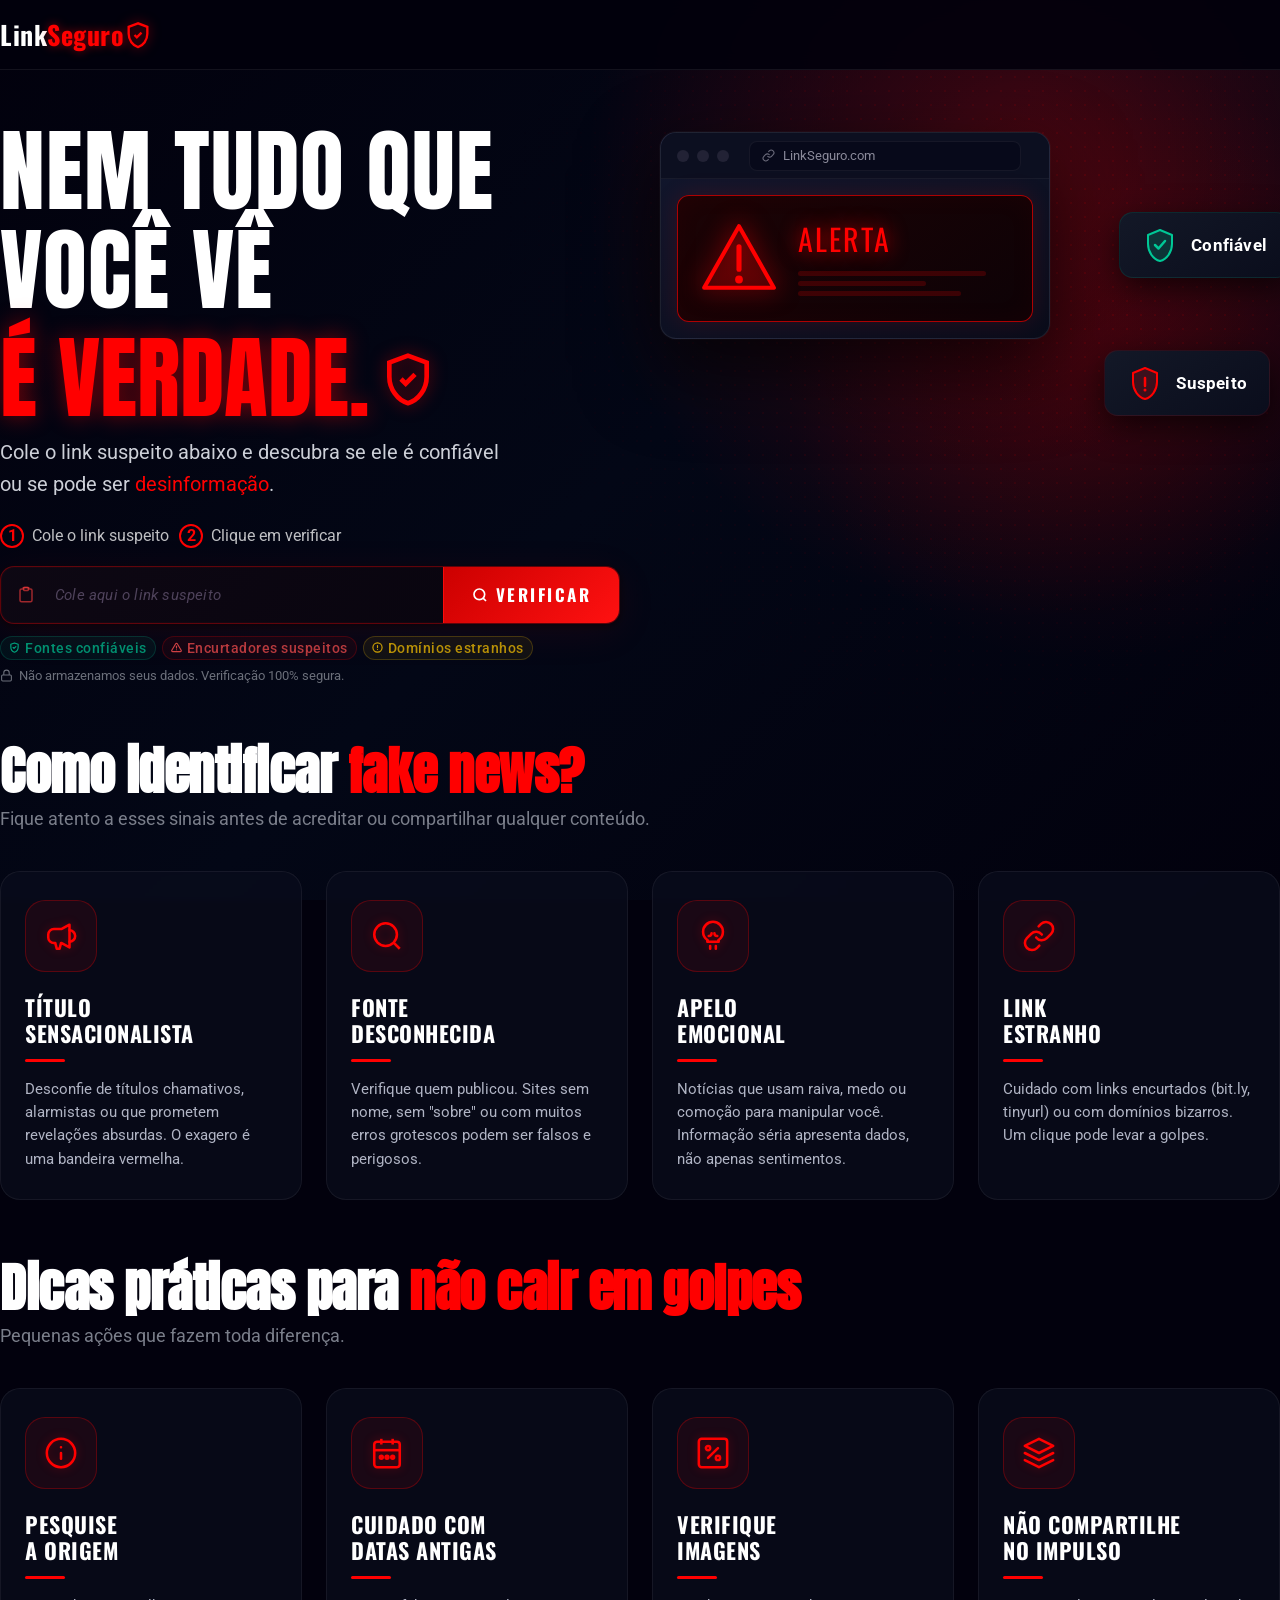
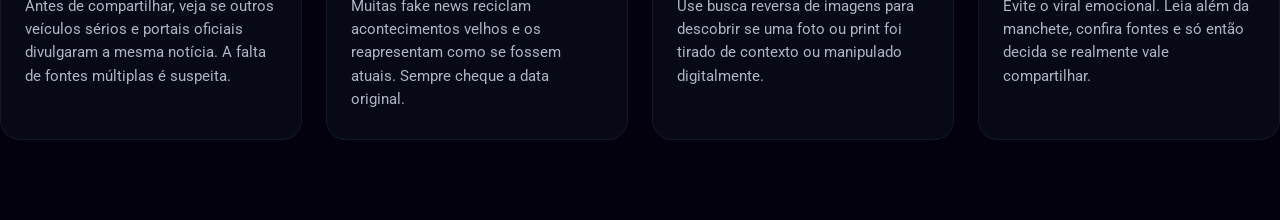
==== commit 934f7c87: "melhor ux" ====
--- a/index.html
+++ b/index.html
@@ -53,16 +53,22 @@
 </div>
 
 <p class="hero-sub">
-Verifique links antes de compartilhar <br>
-e ajude a combater a <span>desinformação</span>.
+Cole o link suspeito abaixo e descubra se ele é confiável <br>
+ou se pode ser <span>desinformação</span>.
 </p>
 
 <!-- VERIFICAR -->
 <div class="verify-wrap">
-
-<div class="verify-label">
-<span class="verify-label-dot"></span>
-ANALISAR LINK
+<div class="steps-guide">
+  <div class="step-item">
+    <span class="step-num">1</span>
+    <span class="step-text">Cole o link suspeito</span>
+  </div>
+  <div class="step-arrow"></div>
+  <div class="step-item">
+    <span class="step-num">2</span>
+    <span class="step-text">Clique em verificar</span>
+  </div>
 </div>
 
 <div class="verify-box" id="verifyBox">
--- a/style.css
+++ b/style.css
@@ -52,7 +52,7 @@
 =================================== */
 .container{
   width:100%;
-  padding:0 16px;
+  padding:0 20px;
   margin:0 auto;
 }
 
@@ -83,7 +83,6 @@
 .logo{
   display:flex;
   align-items:center;
-  gap:8px;
   font-size:20px;
   font-family:Oswald,sans-serif;
   font-weight:700;
@@ -173,8 +172,9 @@
 .title-white{
   font-family:Anton,sans-serif;
   font-size:clamp(30px, 9vw, 80px);
-  line-height:1;
+  line-height:1.1;
   letter-spacing:1px;
+  margin-bottom: 15px;
 }
 
 .title-red{
@@ -188,6 +188,7 @@
   gap:10px;
   flex-wrap:wrap;
   justify-content:center;
+  margin-top:5px;
 }
 
 .title-red .shield-check{
@@ -220,20 +221,22 @@
 .verify-wrap{
   margin-top:20px;
   animation:fadeUp 1.5s ease;
+  width: 100%;
 }
 
 .verify-label{
-  display:inline-flex;
+  display:flex;
   align-items:center;
   gap:8px;
   font-family:Oswald,sans-serif;
-  font-size:11px;
+  font-size:16px;
   font-weight:700;
   letter-spacing:3px;
   color:rgba(255,60,60,.75);
   text-transform:uppercase;
   margin-bottom:10px;
   justify-content:center;
+  width: 100%;
 }
 
 .verify-label-dot{
@@ -262,7 +265,7 @@
     0 0 0 1px rgba(255,0,0,.05) inset,
     0 8px 40px rgba(255,0,0,.08),
     0 2px 8px rgba(0,0,0,.6);
-  transition:all 0.4s ease;
+  transition:border-color 0.4s ease, box-shadow 0.4s ease;
   cursor:pointer;
 }
 
@@ -290,6 +293,7 @@
   flex-direction:column;
   width:100%;
   position:relative;
+  overflow: hidden;
 }
 
 .verify-icon{
@@ -302,7 +306,7 @@
   border:none;
   border-bottom:1px solid rgba(255,0,0,.25);
   color:#fff;
-  font-size:14px;
+  font-size:18px;
   font-family:Roboto,monospace;
   outline:none;
   padding:0 16px;
@@ -354,7 +358,7 @@
   background:linear-gradient(135deg, #cc0000, #ff1111);
   border:none;
   color:#fff;
-  font-size:16px;
+  font-size:20px;
   font-family:Oswald,sans-serif;
   font-weight:700;
   letter-spacing:2px;
@@ -410,7 +414,7 @@
 }
 
 .verify-box button:active{
-  transform:scale(0.98);
+  transform:none;
 }
 
 /* ===================================
@@ -422,14 +426,14 @@
   gap:6px;
   margin-top:12px;
   flex-wrap:wrap;
-  justify-content:center;
+  justify-content:flex-start;
 }
 
 .hint-tag{
   display:inline-flex;
   align-items:center;
   gap:5px;
-  font-size:10px;
+  font-size:14px;
   font-family:Roboto,sans-serif;
   font-weight:500;
   letter-spacing:.5px;
@@ -468,18 +472,8 @@
 /* ===================================
    RIPPLE EFEITO
 =================================== */
-@keyframes ripple{
-  0%{transform:scale(0);opacity:0.5;}
-  100%{transform:scale(4);opacity:0;}
-}
-
-.ripple-effect{
-  position:absolute;
-  border-radius:50%;
-  background-color:rgba(255,255,255,0.5);
-  transform:scale(0);
-  animation:ripple 0.6s linear;
-  pointer-events:none;
+.verify-box button:active{
+  filter: brightness(1.3);
 }
 
 /* ===================================
@@ -487,11 +481,11 @@
 =================================== */
 .safe{
   margin-top:10px;
-  font-size:12px;
+  font-size:13px;
   color:#6b6f7a;
   display:flex;
   align-items:center;
-  justify-content:center;
+  justify-content:flex-start;
   gap:6px;
   animation:fadeUp 1.8s ease;
 }
@@ -516,9 +510,17 @@
    SECTIONS
 =================================== */
 .section{
-  padding:40px 0 56px;
+  padding:40px 4 56px;
   scroll-margin-top:60px;
 }
+
+  #identificarSecao{
+    padding-bottom: 60px;
+  }
+
+  #dicasSecao{
+    padding-top: 0;
+  }
 
 .section h2{
   font-size:clamp(26px, 8vw, 52px);
@@ -603,14 +605,36 @@
   transition:left 0.5s ease;
 }
 
+.info-card{
+  -webkit-user-select: none;
+  user-select: none;
+}
+
 .info-card.show{
   opacity:1;
   transform:translateY(0);
 }
 
-.info-card:active{
+.info-card.touched{
+  transform:translateY(-6px) scale(1.01);
+  box-shadow:0 12px 30px rgba(255,0,0,.2), 0 0 0 2px rgba(255,0,0,.3);
   background:rgba(12,16,34,0.95);
-  box-shadow:0 8px 24px rgba(255,0,0,.15);
+}
+
+.info-card.touched h3{
+  color:red;
+  text-shadow:0 0 8px rgba(255,0,0,.3);
+}
+
+.info-card.touched .line{
+  width:56px;
+  box-shadow:0 0 8px red;
+}
+
+.info-card.touched .card-icon-wrap{
+  background:rgba(255,0,0,.25);
+  border-color:red;
+  box-shadow:0 0 20px rgba(255,0,0,.4);
 }
 
 .info-card:nth-child(1).show{transition-delay:0.05s;}
@@ -709,16 +733,6 @@
 
 .modal-overlay.active .modal-box{
   transform:translateY(0);
-}
-
-.modal-box::before{
-  content:'';
-  display:block;
-  width:40px;
-  height:4px;
-  background:rgba(255,255,255,.15);
-  border-radius:2px;
-  margin:0 auto 20px;
 }
 
 .modal-icon{
@@ -934,7 +948,7 @@
   header{height:70px;}
   .container{
     max-width:1400px;
-    padding:0 32px;
+    padding:0 0px;
   }
   .logo{font-size:26px;}
   .logo-icon{width:28px;height:28px;}
@@ -1006,7 +1020,7 @@
     transform:rotate(15deg) scale(1.15);
   }
   .verify-box button:active{
-    transform:scale(0.98);
+    transform:none;
   }
 
   .section{padding:60px 0 80px;}
@@ -1055,6 +1069,44 @@
   .hero-wrap{
     grid-template-columns:1fr 1fr;
     gap:40px;
+    align-items: start;
+  }
+
+  .hero{
+    padding: 52px 0 20px;
+  }
+
+  .hero-left{
+    text-align: left;
+    margin-bottom: 0;
+  }
+
+  .title-white{
+    font-size: clamp(30px, 7vw, 90px);
+  }
+
+  .title-red{
+    font-size: clamp(30px, 7vw, 90px);
+    justify-content: flex-start;
+    margin-top: 0;
+  }
+
+  .hero-sub{
+    margin-top: 12px;
+    font-size: 20px;
+  }
+
+  .verify-wrap{
+    margin-top: 16px;
+  }
+
+  .safe{
+    margin-top: 8px;
+    justify-content: flex-start;
+  }
+
+  .verify-label{
+    justify-content: flex-start;
   }
 
   .visual{
@@ -1274,15 +1326,15 @@
     transform:rotate(8deg) scale(1.1);
   }
   .badge-safe{
-    right:-10px;
-    top:90px;
+    right: -10px;
+    top: 90px;
     color:#fff;
     animation:fadeRight 1.2s ease;
     border-color:rgba(0,200,150,.12);
   }
   .badge-danger{
-    right:10px;
-    top:228px;
+    right: 10px;
+    top: 228px;
     color:#fff;
     animation:fadeRight 1.8s ease;
     border-color:rgba(255,0,0,.12);
@@ -1310,6 +1362,10 @@
   .info-card h3{font-size:22px;}
   .line{width:40px;margin:12px 0 16px;}
   .info-card p{font-size:15px;}
+
+  .section{
+    padding: 40px 0 80px;
+  }
 }
 
 @media(min-width:1280px){
@@ -1357,4 +1413,46 @@
   .modal-box{
     cursor:default;
   }
+}
+
+.steps-guide {
+  display: flex;
+  align-items: center;
+  gap: 5px;
+  margin-bottom: 10px;
+  justify-content: center;
+  padding: 8px 0;
+  width: fit-content;
+}
+
+.step-item {
+  display: flex;
+  align-items: center;
+  gap: 8px;
+}
+
+.step-num {
+  width: 24px;
+  height: 24px;
+  border-radius: 50%;
+  border: 2px solid red;
+  color: red;
+  font-size: 16px;
+  font-weight: 700;
+  display: flex;
+  align-items: center;
+  justify-content: center;
+  flex-shrink: 0;
+}
+
+.step-text {
+  font-size: 16px;
+  color: rgba(255,255,255,0.75);
+  white-space: nowrap;
+}
+
+@media(min-width:1024px) {
+  .steps-guide {
+    justify-content: flex-start;
+  }
 }
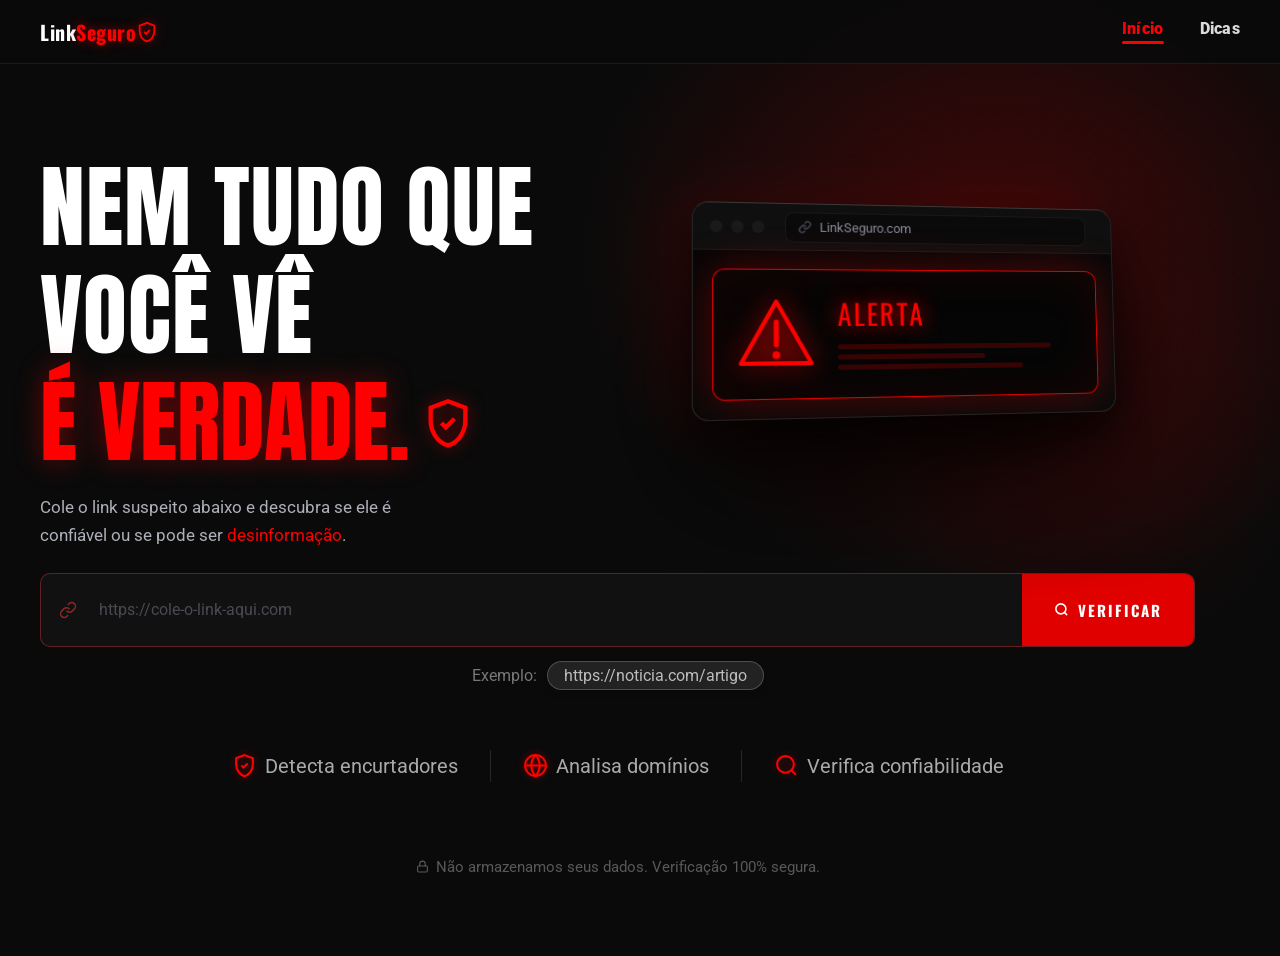
==== commit ffaaa114: "mudança do site" ====
--- a/index.html
+++ b/index.html
@@ -4,254 +4,181 @@
 <meta charset="UTF-8">
 <meta name="viewport" content="width=device-width, initial-scale=1.0, user-scalable=yes">
 <title>LinkSeguro | Verificador de Confiabilidade</title>
-
 <link rel="stylesheet" href="style.css">
+<style>
+  .browser-card { animation: none !important; }
+</style>
 <link href="https://fonts.googleapis.com/css2?family=Anton&family=Oswald:wght@400;700&family=Roboto:wght@400;500;700&display=swap" rel="stylesheet">
 </head>
-
 <body>
 
+<!-- HEADER -->
 <header>
-<div class="container header-wrap">
-
-<div class="logo">
-Link<span>Seguro</span>
-
-<div class="logo-icon">
-<svg viewBox="0 0 24 24">
-<path d="M12 2L4 5v6c0 5.25 3.5 10.15 8 11.35C16.5 21.15 20 16.25 20 11V5L12 2z"/>
-<path d="M9 12l2 2 4-4"/>
-</svg>
-</div>
-</div>
-
-</div>
+  <div class="container header-wrap">
+    <div class="logo">
+      Link<span>Seguro</span>
+      <div class="logo-icon">
+        <svg viewBox="0 0 24 24">
+          <path d="M12 2L4 5v6c0 5.25 3.5 10.15 8 11.35C16.5 21.15 20 16.25 20 11V5L12 2z"/>
+          <path d="M9 12l2 2 4-4"/>
+        </svg>
+      </div>
+    </div>
+    <nav id="mainNav">
+      <a href="index.html" class="active">Início</a>
+      <a href="dicas.html">Dicas</a>
+    </nav>
+  </div>
 </header>
 
 <!-- HERO -->
 <section class="hero" id="inicioSecao">
+  <div class="container hero-wrap">
 
-<div class="container hero-wrap">
+    <!-- ESQUERDA -->
+    <div class="hero-left">
+      <div class="title-white">NEM TUDO QUE<br>VOCÊ VÊ</div>
+      <div class="title-red">
+        É VERDADE.
+        <span class="shield-check">
+          <svg viewBox="0 0 24 24">
+            <path d="M12 2L4 5v6c0 5.25 3.5 10.15 8 11.35C16.5 21.15 20 16.25 20 11V5L12 2z"/>
+            <path d="M9 12l2 2 4-4"/>
+          </svg>
+        </span>
+      </div>
 
-<!-- ESQUERDA -->
-<div class="hero-left">
+      <p class="hero-sub">
+        Cole o link suspeito abaixo e descubra se ele é confiável
+        ou se pode ser <span>desinformação</span>.
+      </p>
 
-<div class="title-white">
-NEM TUDO QUE VOCÊ VÊ
-</div>
+      <div class="search-wrap">
+        <div class="search-bar" id="verifyBox">
+          <div class="search-icon" onclick="colarLink()" style="cursor:pointer;">
+            <svg viewBox="0 0 24 24">
+              <path d="M10 13a5 5 0 007.54.54l3-3a5 5 0 00-7.07-7.07l-1.72 1.71"/>
+              <path d="M14 11a5 5 0 00-7.54-.54l-3 3a5 5 0 007.07 7.07l1.71-1.71"/>
+            </svg>
+          </div>
+          <input type="text" id="linkInput" placeholder="https://cole-o-link-aqui.com" autocomplete="off">
+          <button id="verifyBtn">
+            <svg viewBox="0 0 24 24">
+              <circle cx="11" cy="11" r="8"/>
+              <line x1="21" y1="21" x2="16.65" y2="16.65"/>
+            </svg>
+            VERIFICAR
+          </button>
+        </div>
 
-<div class="title-red">
-É VERDADE.
+        <div class="below-search">
+          <div class="search-hint">
+            <span class="hint-label">Exemplo:</span>
+            <span class="hint-example">https://noticia.com/artigo</span>
+          </div>
 
-<span class="shield-check">
-<svg viewBox="0 0 24 24">
-<path d="M12 2L4 5v6c0 5.25 3.5 10.15 8 11.35C16.5 21.15 20 16.25 20 11V5L12 2z"/>
-<path d="M9 12l2 2 4-4"/>
-</svg>
-</span>
+          <div class="features-row">
+            <div class="feature-item">
+              <svg viewBox="0 0 24 24">
+                <path d="M12 2L4 5v6c0 5.25 3.5 10.15 8 11.35C16.5 21.15 20 16.25 20 11V5L12 2z"/>
+                <path d="M9 12l2 2 4-4"/>
+              </svg>
+              Detecta encurtadores
+            </div>
+            <div class="feature-sep"></div>
+            <div class="feature-item">
+              <svg viewBox="0 0 24 24">
+                <circle cx="12" cy="12" r="10"/>
+                <line x1="2" y1="12" x2="22" y2="12"/>
+                <path d="M12 2a15.3 15.3 0 014 10 15.3 15.3 0 01-4 10 15.3 15.3 0 01-4-10 15.3 15.3 0 014-10z"/>
+              </svg>
+              Analisa domínios
+            </div>
+            <div class="feature-sep"></div>
+            <div class="feature-item">
+              <svg viewBox="0 0 24 24">
+                <circle cx="11" cy="11" r="8"/>
+                <line x1="21" y1="21" x2="16.65" y2="16.65"/>
+              </svg>
+              Verifica confiabilidade
+            </div>
+          </div>
 
-</div>
+          <div class="safe">
+            <svg viewBox="0 0 24 24">
+              <rect x="3" y="11" width="18" height="11" rx="2"/>
+              <path d="M7 11V7a5 5 0 0110 0v4"/>
+            </svg>
+            Não armazenamos seus dados. Verificação 100% segura.
+          </div>
+        </div>
+      </div>
 
-<p class="hero-sub">
-Cole o link suspeito abaixo e descubra se ele é confiável <br>
-ou se pode ser <span>desinformação</span>.
-</p>
+    </div>
 
-<!-- VERIFICAR -->
-<div class="verify-wrap">
-<div class="steps-guide">
-  <div class="step-item">
-    <span class="step-num">1</span>
-    <span class="step-text">Cole o link suspeito</span>
+    <!-- DIREITA - BROWSER CARD -->
+    <div class="visual">
+      <div class="browser-card">
+        <div class="browser-bar">
+          <div class="dot"></div>
+          <div class="dot"></div>
+          <div class="dot"></div>
+          <div class="url-bar">
+            <svg viewBox="0 0 24 24">
+              <path d="M10 13a5 5 0 007.54.54l3-3a5 5 0 00-7.07-7.07l-1.72 1.71"/>
+              <path d="M14 11a5 5 0 00-7.54-.54l-3 3a5 5 0 007.07 7.07l1.71-1.71"/>
+            </svg>
+            <span id="urlText" contenteditable="true" spellcheck="false" style="outline:none;cursor:text;min-width:20px;">LinkSeguro.com</span>
+          </div>
+        </div>
+
+        <div class="alert-area">
+          <div class="alert-triangle">
+            <svg viewBox="0 0 80 80">
+              <polygon points="40,8 74,68 6,68" fill="rgba(255,0,0,0.12)" stroke="red" stroke-width="4" stroke-linejoin="round"/>
+              <line x1="40" y1="28" x2="40" y2="50" stroke="red" stroke-width="5" stroke-linecap="round"/>
+              <circle cx="40" cy="60" r="3.8" fill="red"/>
+            </svg>
+          </div>
+          <div class="alert-lines">
+            <div class="alert-title">ALERTA</div>
+            <div class="alert-line-bar"></div>
+            <div class="alert-line-bar"></div>
+            <div class="alert-line-bar"></div>
+          </div>
+        </div>
+      </div>
+    </div>
+
   </div>
-  <div class="step-arrow"></div>
-  <div class="step-item">
-    <span class="step-num">2</span>
-    <span class="step-text">Clique em verificar</span>
-  </div>
-</div>
-
-<div class="verify-box" id="verifyBox">
-
-<div class="verify-input-group">
-
-<div class="verify-icon" id="pasteIconBtn" onclick="colarLink()" title="Colar link copiado">
-<svg viewBox="0 0 24 24">
-<rect x="9" y="2" width="6" height="4" rx="1" ry="1"/>
-<path d="M13 2H9a1 1 0 00-1 1v1H6a2 2 0 00-2 2v13a2 2 0 002 2h12a2 2 0 002-2V6a2 2 0 00-2-2h-2V3a1 1 0 00-1-1z"/>
-</svg>
-</div>
-
-<input
-type="text"
-id="linkInput"
-placeholder="Cole aqui o link suspeito"
-autocomplete="off"
->
-
-<button id="verifyBtn">
-<svg viewBox="0 0 24 24">
-<circle cx="11" cy="11" r="8"/>
-<line x1="21" y1="21" x2="16.65" y2="16.65"/>
-</svg>
-<span>VERIFICAR</span>
-</button>
-
-</div>
-
-</div>
-
-<div class="verify-hints">
-<span class="hint-tag">
-<svg viewBox="0 0 24 24"><path d="M9 12l2 2 4-4"/><path d="M12 2L4 5v6c0 5.25 3.5 10.15 8 11.35C16.5 21.15 20 16.25 20 11V5L12 2z"/></svg>
-Fontes confiáveis
-</span>
-<span class="hint-tag hint-tag--danger">
-<svg viewBox="0 0 24 24"><path d="M10.29 3.86L1.82 18a2 2 0 001.71 3h16.94a2 2 0 001.71-3L13.71 3.86a2 2 0 00-3.42 0z"/><line x1="12" y1="9" x2="12" y2="13"/><line x1="12" y1="17" x2="12.01" y2="17"/></svg>
-Encurtadores suspeitos
-</span>
-<span class="hint-tag hint-tag--warn">
-<svg viewBox="0 0 24 24"><circle cx="12" cy="12" r="10"/><line x1="12" y1="8" x2="12" y2="12"/><line x1="12" y1="16" x2="12.01" y2="16"/></svg>
-Domínios estranhos
-</span>
-</div>
-
-</div>
-
-<div class="safe">
-<svg viewBox="0 0 24 24">
-<rect x="3" y="11" width="18" height="11" rx="2"/>
-<path d="M7 11V7a5 5 0 0110 0v4"/>
-</svg>
-
-Não armazenamos seus dados. Verificação 100% segura.
-</div>
-
-</div>
-
-<!-- DIREITA - PARTE INTERATIVA -->
-<div class="visual">
-
-<div class="browser-card">
-
-<div class="browser-bar">
-<div class="dot"></div>
-<div class="dot"></div>
-<div class="dot"></div>
-
-<div class="url-bar" id="urlBar">
-<svg viewBox="0 0 24 24">
-<path d="M10 13a5 5 0 007.54.54l3-3a5 5 0 00-7.07-7.07l-1.72 1.71"/>
-<path d="M14 11a5 5 0 00-7.54-.54l-3 3a5 5 0 007.07 7.07l1.71-1.71"/>
-</svg>
-<input type="text" class="url-text" id="urlText" value="LinkSeguro.com" maxlength="35">
-</div>
-
-</div>
-
-<!-- ALERTA -->
-<div class="alert-area">
-
-<div class="alert-triangle">
-<svg viewBox="0 0 80 80">
-<polygon points="40,8 74,68 6,68" fill="rgba(255,0,0,0.12)" stroke="red" stroke-width="4" stroke-linejoin="round"/>
-<line x1="40" y1="28" x2="40" y2="50" stroke="red" stroke-width="5" stroke-linecap="round"/>
-<circle cx="40" cy="60" r="3.8" fill="red"/>
-</svg>
-</div>
-
-<div class="alert-lines">
-<div class="alert-title">ALERTA</div>
-<div class="alert-line-bar"></div>
-<div class="alert-line-bar"></div>
-<div class="alert-line-bar"></div>
-</div>
-
-</div>
-
-</div>
-
-<!-- BADGES -->
-<div class="badges-wrap">
-
-<div class="badge badge-safe">
-
-<div class="badge-icon">
-<svg viewBox="0 0 36 36">
-<path d="M18 3L6 8v9c0 7.88 5.14 15.27 12 17 6.86-1.73 12-9.12 12-17V8L18 3z" fill="#00c896" opacity=".18"/>
-<path d="M18 3L6 8v9c0 7.88 5.14 15.27 12 17 6.86-1.73 12-9.12 12-17V8L18 3z" fill="none" stroke="#00c896" stroke-width="2" stroke-linejoin="round"/>
-<path d="M13 18l3.5 3.5L23 14" stroke="#00c896" stroke-width="2.5" stroke-linecap="round" stroke-linejoin="round" fill="none"/>
-</svg>
-</div>
-
-Confiável
-
-</div>
-
-<div class="badge badge-danger">
-
-<div class="badge-icon">
-<svg viewBox="0 0 36 36">
-<path d="M18 3L6 8v9c0 7.88 5.14 15.27 12 17 6.86-1.73 12-9.12 12-17V8L18 3z" fill="red" opacity=".18"/>
-<path d="M18 3L6 8v9c0 7.88 5.14 15.27 12 17 6.86-1.73 12-9.12 12-17V8L18 3z" fill="none" stroke="red" stroke-width="2" stroke-linejoin="round"/>
-<line x1="18" y1="13" x2="18" y2="21" stroke="red" stroke-width="2.5" stroke-linecap="round"/>
-<circle cx="18" cy="25" r="1.5" fill="red"/>
-</svg>
-</div>
-
-Suspeito
-
-</div>
-
-</div>
-
-</div>
-</div>
 </section>
 
-<!-- IDENTIFICAR -->
-<section class="section container" id="identificarSecao">
-
-<h2>Como identificar <span>fake news?</span></h2>
-
-<p class="sub">
-Fique atento a esses sinais antes de acreditar ou compartilhar qualquer conteúdo.
-</p>
-
-<div class="grid">
-    <div class="info-card"><div class="card-icon-wrap"><svg viewBox="0 0 24 24"><path d="M3 11v2a4 4 0 004 4h1l1 4h2l1-4h.5L18 20V4l-5.5 3H7a4 4 0 00-4 4z" stroke-linecap="round" stroke-linejoin="round"/><path d="M18 8a3 3 0 010 8" stroke-linecap="round"/></svg></div><h3>Título<br>Sensacionalista</h3><div class="line"></div><p>Desconfie de títulos chamativos, alarmistas ou que prometem revelações absurdas. O exagero é uma bandeira vermelha.</p></div>
-    <div class="info-card"><div class="card-icon-wrap"><svg viewBox="0 0 24 24"><circle cx="11" cy="11" r="8"/><line x1="21" y1="21" x2="16.65" y2="16.65"/></svg></div><h3>Fonte<br>Desconhecida</h3><div class="line"></div><p>Verifique quem publicou. Sites sem nome, sem "sobre" ou com muitos erros grotescos podem ser falsos e perigosos.</p></div>
-    <div class="info-card"><div class="card-icon-wrap"><svg viewBox="0 0 24 24"><path d="M12 2a7 7 0 00-7 7c0 2.5 1.3 4.7 3.3 6H8v1h8v-1h-.3C17.7 13.7 19 11.5 19 9a7 7 0 00-7-7z" stroke-linecap="round" stroke-linejoin="round"/><path d="M10 19v2M14 19v2M9 12a2 2 0 002-2M15 12a2 2 0 01-2-2" stroke-linecap="round"/></svg></div><h3>Apelo<br>Emocional</h3><div class="line"></div><p>Notícias que usam raiva, medo ou comoção para manipular você. Informação séria apresenta dados, não apenas sentimentos.</p></div>
-    <div class="info-card"><div class="card-icon-wrap"><svg viewBox="0 0 24 24"><path d="M10 13a5 5 0 007.54.54l3-3a5 5 0 00-7.07-7.07l-1.72 1.71" stroke-linecap="round" stroke-linejoin="round"/><path d="M14 11a5 5 0 00-7.54-.54l-3 3a5 5 0 007.07 7.07l1.71-1.71" stroke-linecap="round" stroke-linejoin="round"/></svg></div><h3>Link<br>Estranho</h3><div class="line"></div><p>Cuidado com links encurtados (bit.ly, tinyurl) ou com domínios bizarros. Um clique pode levar a golpes.</p></div>
-</div>
-</section>
-
-<!-- DICAS -->
-<section class="section container" id="dicasSecao">
-
-<h2>Dicas práticas para <span>não cair em golpes</span></h2>
-
-<p class="sub">
-Pequenas ações que fazem toda diferença.
-</p>
-
-<div class="grid">
-    <div class="info-card"><div class="card-icon-wrap"><svg viewBox="0 0 24 24"><circle cx="12" cy="12" r="10"/><path d="M12 16v-4M12 8h.01" stroke-linecap="round"/></svg></div><h3>Pesquise<br>a Origem</h3><div class="line"></div><p>Antes de compartilhar, veja se outros veículos sérios e portais oficiais divulgaram a mesma notícia. A falta de fontes múltiplas é suspeita.</p></div>
-    <div class="info-card"><div class="card-icon-wrap"><svg viewBox="0 0 24 24"><rect x="3" y="4" width="18" height="18" rx="2" ry="2"/><line x1="16" y1="2" x2="16" y2="6"/><line x1="8" y1="2" x2="8" y2="6"/><line x1="3" y1="10" x2="21" y2="10"/><circle cx="12" cy="15" r="1"/><circle cx="16" cy="15" r="1"/><circle cx="8" cy="15" r="1"/></svg></div><h3>Cuidado com<br>Datas Antigas</h3><div class="line"></div><p>Muitas fake news reciclam acontecimentos velhos e os reapresentam como se fossem atuais. Sempre cheque a data original.</p></div>
-    <div class="info-card"><div class="card-icon-wrap"><svg viewBox="0 0 24 24"><rect x="2" y="2" width="20" height="20" rx="2"/><circle cx="8.5" cy="8.5" r="1.5"/><circle cx="15.5" cy="15.5" r="1.5"/><path d="M8.5 15.5L15.5 8.5" stroke-linecap="round"/></svg></div><h3>Verifique<br>Imagens</h3><div class="line"></div><p>Use busca reversa de imagens para descobrir se uma foto ou print foi tirado de contexto ou manipulado digitalmente.</p></div>
-    <div class="info-card"><div class="card-icon-wrap"><svg viewBox="0 0 24 24"><path d="M12 2L2 7l10 5 10-5-10-5zM2 17l10 5 10-5M2 12l10 5 10-5" stroke-linecap="round" stroke-linejoin="round"/></svg></div><h3>Não Compartilhe<br>no Impulso</h3><div class="line"></div><p>Evite o viral emocional. Leia além da manchete, confira fontes e só então decida se realmente vale compartilhar.</p></div>
-</div>
-
+<!-- MODAL -->
 <div class="modal-overlay" id="modalOverlay">
-<div class="modal-box">
-<div class="modal-icon" id="modalIcon"></div>
-<h2 id="modalTitle">Resultado</h2>
-<div id="modalText" class="modal-message-content"></div>
-<button onclick="fecharModal()">FECHAR</button>
-</div>
+  <div class="modal-box">
+    <div class="modal-icon" id="modalIcon"></div>
+    <h2 id="modalTitle">Resultado</h2>
+    <div id="modalText" class="modal-message-content"></div>
+    <button onclick="fecharModal()">FECHAR</button>
+  </div>
 </div>
 
 <script src="script.js"></script>
 
+<nav class="bottom-nav">
+  <a href="index.html" class="bottom-nav-item active">
+    <svg xmlns="http://www.w3.org/2000/svg" viewBox="0 0 256 256" fill="currentColor">
+      <path d="M219.31,108.68l-80-80a16,16,0,0,0-22.62,0l-80,80A15.87,15.87,0,0,0,32,120v96a8,8,0,0,0,8,8h64a8,8,0,0,0,8-8V160h32v56a8,8,0,0,0,8,8h64a8,8,0,0,0,8-8V120A15.87,15.87,0,0,0,219.31,108.68ZM208,208H160V152a8,8,0,0,0-8-8H104a8,8,0,0,0-8,8v56H48V120l80-80,80,80Z"/>
+    </svg>
+    <span>Início</span>
+  </a>
+  <a href="dicas.html" class="bottom-nav-item">
+    <svg xmlns="http://www.w3.org/2000/svg" viewBox="0 0 256 256" fill="currentColor">
+      <path d="M176,232a8,8,0,0,1-8,8H88a8,8,0,0,1,0-16h80A8,8,0,0,1,176,232Zm40-128a87.55,87.55,0,0,1-33.64,69.21A16.24,16.24,0,0,0,176,186v6a16,16,0,0,1-16,16H96a16,16,0,0,1-16-16v-6a16,16,0,0,0-6.23-12.66A87.59,87.59,0,0,1,40,104.49C39.74,56.83,78.26,17.14,125.88,16A88,88,0,0,1,216,104Zm-16,0a72,72,0,0,0-73.74-72c-39,.92-70.47,33.39-70.26,72.39a71.65,71.65,0,0,0,27.64,56.3A32,32,0,0,1,96,186v6h64v-6a32.15,32.15,0,0,1,12.47-25.35A71.65,71.65,0,0,0,200,104Zm-16.11-9.34a57.6,57.6,0,0,0-46.56-46.55,8,8,0,0,0-2.66,15.78c16.57,2.79,30.63,16.85,33.44,33.45A8,8,0,0,0,176,104a9,9,0,0,0,1.35-.11A8,8,0,0,0,183.89,94.66Z"/>
+    </svg>
+    <span>Dicas</span>
+  </a>
+</nav>
+
 </body>
 </html>
--- a/style.css
+++ b/style.css
@@ -1,1458 +1,1224 @@
 /* ===================================
    RESET
 =================================== */
-*{
-  margin:0;
-  padding:0;
-  box-sizing:border-box;
-  scroll-behavior:smooth;
-}
-
-body{
-  background:#02010d;
-  color:#fff;
-  font-family:Roboto,sans-serif;
-  overflow-x:hidden;
-  -webkit-text-size-adjust:100%;
-}
-
-/* ===================================
-   BACKGROUND DINÂMICO
-=================================== */
-body::before{
-  content:"";
-  position:fixed;
-  inset:0;
+html {
+  overflow-x: hidden;
+  max-width: 100%;
+}
+
+@media (max-width: 768px) {
+  html {
+    overscroll-behavior-y: contain;
+  }
+}
+* {
+  margin: 0;
+  padding: 0;
+  box-sizing: border-box;
+  scroll-behavior: smooth;
+}
+
+body {
+  background: #0a0a0a;
+  color: #fff;
+  font-family: Roboto, sans-serif;
+  overflow-x: hidden;
+  -webkit-text-size-adjust: 100%;
+  touch-action: pan-y pinch-zoom;
+  overscroll-behavior-x: none;
+}
+
+/* ===================================
+   BACKGROUND
+=================================== */
+body::before {
+  content: "";
+  position: fixed;
+  inset: 0;
   background:
-    radial-gradient(circle at 80% 20%, rgba(255,0,0,.25), transparent 35%),
-    radial-gradient(circle at 85% 40%, rgba(180,0,0,.18), transparent 25%),
-    linear-gradient(135deg,#02010d,#030716,#02010d);
-  z-index:-2;
-}
-
-body::after{
-  content:"";
-  position:fixed;
-  inset:0;
-  background-image:radial-gradient(circle, rgba(255,0,0,.30) 1px, transparent 1px);
-  background-size:14px 14px;
-  mask-image:radial-gradient(ellipse 60% 80% at 80% 30%, black 10%, transparent 70%);
-  opacity:.4;
-  z-index:-1;
-  animation:bgMove 15s linear infinite;
-}
-
-@keyframes bgMove{
-  0%{transform:translateY(0);}
-  100%{transform:translateY(-80px);}
-}
-
-/* ===================================
-   CONTAINER - Mobile First
-=================================== */
-.container{
-  width:100%;
-  padding:0 20px;
-  margin:0 auto;
+    radial-gradient(ellipse 55% 65% at 78% 28%, rgba(180,0,0,.32), transparent 60%),
+    radial-gradient(ellipse 30% 40% at 85% 50%, rgba(120,0,0,.18), transparent 60%),
+    #0a0a0a;
+  z-index: -2;
+}
+
+body::after {
+  content: "";
+  position: fixed;
+  inset: 0;
+  background-image: radial-gradient(circle, rgba(255,0,0,.22) 1px, transparent 1px);
+  background-size: 18px 18px;
+  mask-image: radial-gradient(ellipse 55% 70% at 80% 30%, black 5%, transparent 70%);
+  opacity: .35;
+  z-index: -1;
+  animation: bgMove 18s linear infinite;
+}
+
+@keyframes bgMove {
+  0% { transform: translateY(0); }
+  100% { transform: translateY(-80px); }
+}
+
+/* ===================================
+   CONTAINER
+=================================== */
+.container {
+  width: 100%;
+  max-width: 1280px;
+  padding: 0 24px;
+  margin: 0 auto;
 }
 
 /* ===================================
    HEADER
 =================================== */
-header{
-  height:60px;
-  border-bottom:1px solid rgba(255,255,255,.07);
-  backdrop-filter:blur(10px);
-  -webkit-backdrop-filter:blur(10px);
-  position:sticky;
-  top:0;
-  z-index:999;
-  background:rgba(2,1,13,.9);
-}
-
-.header-wrap{
-  height:100%;
-  display:flex;
-  justify-content:space-between;
-  align-items:center;
+header {
+  height: 64px;
+  border-bottom: 1px solid rgba(255,255,255,.07);
+  backdrop-filter: blur(12px);
+  -webkit-backdrop-filter: blur(12px);
+  position: sticky;
+  top: 0;
+  z-index: 999;
+  background: rgba(10,10,10,.92);
+  position: relative;
+}
+
+.header-wrap {
+  height: 100%;
+  display: flex;
+  justify-content: space-between;
+  align-items: center;
 }
 
 /* ===================================
    LOGO
 =================================== */
-.logo{
-  display:flex;
-  align-items:center;
-  font-size:20px;
-  font-family:Oswald,sans-serif;
-  font-weight:700;
-  letter-spacing:0.5px;
-  animation:fadeDown .8s ease;
-  flex-shrink:0;
-}
-
-.logo span{
-  color:red;
-  text-shadow:0 0 10px rgba(255,0,0,.5);
-}
-
-.logo-icon{
-  width:24px;
-  height:24px;
-  display:flex;
-  align-items:center;
-  justify-content:center;
-  flex-shrink:0;
-  position:relative;
-}
-
-.logo-icon svg{
-  width:24px;
-  height:24px;
-  fill:none;
-  stroke:red;
-  stroke-width:2;
-  filter:drop-shadow(0 0 6px rgba(255,0,0,.6));
-}
-
-/* ===================================
-   NAVEGAÇÃO
-=================================== */
-nav{
-  display:none;
-}
-
-nav a{
-  color:#fff;
-  text-decoration:none;
-  font-size:15px;
-  font-weight:500;
-  position:relative;
-  transition:.3s;
-  cursor:pointer;
-  white-space:nowrap;
-}
-
-nav a:hover{color:red;}
-nav a::after{
-  content:"";
-  position:absolute;
-  left:0;
-  bottom:-5px;
-  width:0;
-  height:2px;
-  background:red;
-  transition:.3s;
-}
-nav a:hover::after{width:100%;}
-nav a.active{color:red;}
-nav a.active::after{width:100%;background:red;}
+.logo {
+  display: flex;
+  align-items: center;
+  font-size: 20px;
+  font-family: Oswald, sans-serif;
+  font-weight: 700;
+  letter-spacing: 0.5px;
+  flex-shrink: 0;
+}
+
+.logo span {
+  color: red;
+  text-shadow: 0 0 12px rgba(255,0,0,.5);
+}
+
+.logo-icon {
+  width: 22px;
+  height: 22px;
+  display: flex;
+  align-items: center;
+  justify-content: center;
+}
+
+.logo-icon svg {
+  width: 22px;
+  height: 22px;
+  fill: none;
+  stroke: red;
+  stroke-width: 2;
+  filter: drop-shadow(0 0 6px rgba(255,0,0,.6));
+}
+
+/* ===================================
+   NAV
+=================================== */
+nav#mainNav {
+  display: none;
+  gap: 36px;
+}
+
+nav#mainNav a {
+  color: rgba(255,255,255,.85);
+  text-decoration: none;
+  font-size: 16px;
+  font-weight: 900;
+  letter-spacing: .3px;
+  transition: color .25s;
+  cursor: pointer;
+  white-space: nowrap;
+  position: relative;
+  padding-bottom: 6px;
+}
+
+nav#mainNav a::after {
+  content: '';
+  position: absolute;
+  left: 0;
+  bottom: 0;
+  width: 0;
+  height: 3px;
+  background: red;
+  border-radius: 3px;
+  transition: width .3s ease;
+}
+
+nav#mainNav a:hover::after { width: 100%; }
+nav#mainNav a.active { color: #fa0106; }
+nav#mainNav a.active::after { width: 100%; }
+nav#mainNav a:hover { color: #fa0106; }
 
 /* ===================================
    HERO
 =================================== */
-.hero{
-  padding:32px 0 28px;
-}
-
-.hero-wrap{
-  display:grid;
-  grid-template-columns:1fr;
-  gap:24px;
-}
-
-.hero-left{
-  animation:slideLeft .9s ease;
-  text-align:center;
+.hero {
+  padding: 72px 0 60px;
+}
+
+.hero-wrap {
+  display: grid;
+  grid-template-columns: 1fr;
+  gap: 48px;
+  align-items: center;
+}
+
+.hero-left {
+  animation: slideLeft .9s ease;
 }
 
 /* ===================================
    TÍTULOS
 =================================== */
-.title-white{
-  font-family:Anton,sans-serif;
-  font-size:clamp(30px, 9vw, 80px);
-  line-height:1.1;
-  letter-spacing:1px;
-  margin-bottom: 15px;
-}
-
-.title-red{
-  font-family:Anton,sans-serif;
-  font-size:clamp(30px, 9vw, 80px);
-  line-height:1;
-  color:red;
-  text-shadow:0 0 22px rgba(255,0,0,.45);
-  display:flex;
-  align-items:center;
-  gap:10px;
-  flex-wrap:wrap;
-  justify-content:center;
-  margin-top:5px;
-}
-
-.title-red .shield-check{
-  display:inline-flex;
-  align-items:center;
-}
-
-.title-red .shield-check svg{
-  width:clamp(28px, 8vw, 56px);
-  height:clamp(28px, 8vw, 56px);
-  fill:none;
-  stroke:red;
-  stroke-width:2;
-  filter:drop-shadow(0 0 8px rgba(255,0,0,.5));
-}
-
-.hero-sub{
-  margin-top:16px;
-  font-size:clamp(14px, 4vw, 18px);
-  color:#cdd0d8;
-  line-height:1.6;
-  animation:fadeUp 1.2s ease;
-}
-
-.hero-sub span{color:red;}
-
-/* ===================================
-   VERIFY WRAP E LABEL
-=================================== */
-.verify-wrap{
-  margin-top:20px;
-  animation:fadeUp 1.5s ease;
+.title-white {
+  font-family: Anton, sans-serif;
+  font-size: clamp(36px, 7vw, 100px);
+  line-height: 1.2;
+  letter-spacing: 1px;
+  color: #fff;
+}
+
+.title-red {
+  font-family: Anton, sans-serif;
+  font-size: clamp(36px, 7vw, 100px);
+  line-height: 1.2;
+  color: red;
+  text-shadow: 0 0 28px rgba(255,0,0,.4);
+  display: flex;
+  align-items: center;
+  gap: 12px;
+  flex-wrap: wrap;
+}
+
+.title-red .shield-check {
+  display: inline-flex;
+  align-items: center;
+}
+
+.title-red .shield-check svg {
+  width: clamp(28px, 5vw, 52px);
+  height: clamp(28px, 5vw, 52px);
+  fill: none;
+  stroke: red;
+  stroke-width: 2;
+  filter: drop-shadow(0 0 8px rgba(255,0,0,.5));
+}
+
+.hero-sub {
+  margin-top: 16px;
+  font-size: clamp(14px, 2vw, 17px);
+  color: #adb0b8;
+  line-height: 1.65;
+  max-width: 420px;
+}
+
+.hero-sub span { color: red; }
+
+/* ===================================
+   SEARCH WRAP
+=================================== */
+.search-wrap {
+  margin-top: 28px;
   width: 100%;
 }
 
-.verify-label{
-  display:flex;
-  align-items:center;
-  gap:8px;
-  font-family:Oswald,sans-serif;
-  font-size:16px;
-  font-weight:700;
-  letter-spacing:3px;
-  color:rgba(255,60,60,.75);
-  text-transform:uppercase;
-  margin-bottom:10px;
-  justify-content:center;
+@media (min-width: 1024px) {
+  .search-wrap {
+    width: calc(100% + 50vw);
+    max-width: 1155px;
+    margin-top: 24px;
+  }
+}
+
+/* ===================================
+   SEARCH BAR
+=================================== */
+.search-bar {
+  display: flex;
+  align-items: center;
+  border: 1.5px solid rgba(255,60,60,.35);
+  border-radius: 10px;
+  overflow: hidden;
+  background: rgba(18,18,18,.95);
+  transition: border-color .3s, box-shadow .3s;
+}
+
+.search-bar:hover,
+.search-bar:focus-within {
+  border-color: rgba(255,0,0,.6);
+  box-shadow: 0 0 32px rgba(255,0,0,.12);
+}
+
+.search-icon {
+  display: flex;
+  align-items: center;
+  padding: 0 14px 0 18px;
+  flex-shrink: 0;
+}
+
+.search-icon svg {
+  width: 18px;
+  height: 18px;
+  stroke: rgba(255,60,60,.5);
+  fill: none;
+  stroke-width: 2;
+}
+
+.search-bar input {
+  flex: 1;
+  background: transparent;
+  border: none;
+  color: #fff;
+  font-size: 16px;
+  font-family: Roboto, monospace;
+  outline: none;
+  padding: 0 8px;
+  height: 72px;
+  -webkit-appearance: none;
+  appearance: none;
+}
+
+.search-bar input::placeholder {
+  color: rgba(160,160,180,.4);
+  font-style: normal;
+}
+
+.search-bar button {
+  display: flex;
+  align-items: center;
+  gap: 9px;
+  padding: 0 20px;
+  height: 72px;
+  background: #e00000;
+  border: none;
+  color: #fff;
+  font-size: 14px;
+  font-family: Oswald, sans-serif;
+  font-weight: 700;
+  letter-spacing: 2px;
+  cursor: pointer;
+  white-space: nowrap;
+  transition: background .2s, box-shadow .2s;
+  flex-shrink: 0;
+  -webkit-tap-highlight-color: transparent;
+  touch-action: manipulation;
+}
+
+@media (min-width: 480px) {
+  .search-bar button {
+    padding: 0 32px;
+    font-size: 15px;
+  }
+}
+
+.search-bar button svg {
+  width: 15px;
+  height: 15px;
+  stroke: #fff;
+  fill: none;
+  stroke-width: 2.5;
+}
+
+.search-bar button:hover {
+  background: #ff1111;
+  box-shadow: 0 0 24px rgba(255,0,0,.5);
+}
+
+.search-bar button:active {
+  filter: brightness(1.2);
+}
+
+/* ===================================
+   BELOW SEARCH
+=================================== */
+.below-search {
   width: 100%;
-}
-
-.verify-label-dot{
-  width:6px;
-  height:6px;
-  border-radius:50%;
-  background:red;
-  box-shadow:0 0 8px red;
-  animation:pulse-dot 2s ease-in-out infinite;
-}
-
-@keyframes pulse-dot{
-  0%,100%{opacity:1;transform:scale(1);}
-  50%{opacity:.4;transform:scale(.7);}
-}
-
-/* ===================================
-   VERIFY BOX
-=================================== */
-.verify-box{
-  border:1px solid rgba(255,0,0,.35);
-  border-radius:14px;
-  overflow:hidden;
-  background:linear-gradient(135deg, rgba(14,8,20,.95), rgba(8,4,14,.98));
+  display: flex;
+  flex-direction: column;
+  align-items: center;
+}
+
+/* ===================================
+   EXEMPLO DE PROCURA
+=================================== */
+.search-hint {
+  display: flex;
+  align-items: center;
+  gap: 10px;
+  margin-top: 14px;
+  font-size: 14px;
+  justify-content: center;
+  width: 100%;
+}
+
+@media (min-width: 1024px) {
+  .search-hint { font-size: 16px; }
+}
+
+.hint-label {
+  color: rgba(255,255,255,.45);
+}
+
+.hint-example {
+  color: rgba(255,255,255,.7);
+  background: rgba(255,255,255,0.1);
+  backdrop-filter: blur(10px);
+  -webkit-backdrop-filter: blur(10px);
+  border: 1px solid rgba(255,255,255,0.2); 
+  border-radius: 20px;
+  padding: 3px 12px;
+  font-size: 13px;
+  font-family: Roboto, monospace;
+  box-shadow: 0 4px 6px rgba(0,0,0,0.1);
+  transition: color .3s ease, border-color .3s ease, box-shadow .3s ease;
+  cursor: default;
+}
+
+.hint-example:hover {
+  color: rgba(255,255,255,1);
+  border-color: rgba(255,0,0,.5);
+  box-shadow: 0 0 12px rgba(255,0,0,.25), 0 0 24px rgba(255,0,0,.1);
+}
+@media (min-width: 1024px) {
+  .hint-example {
+    padding: 4px 16px;
+    font-size: 16px;
+  }
+}
+
+/* ===================================
+   FEATURES
+=================================== */
+.features-row {
+  display: flex;
+  align-items: center;
+  margin-top: 40px;
+  flex-wrap: wrap;
+  gap: 16px;
+  width: 100%;
+  justify-content: center;
+  padding: 20px 0;
+}
+
+@media (min-width: 1024px) {
+  .features-row {
+    flex-wrap: nowrap;
+    gap: 32px;
+    margin-top: 40px;
+  }
+}
+
+.feature-item {
+  display: flex;
+  align-items: center;
+  gap: 8px;
+  font-size: 15px;
+  color: rgba(255,255,255,.65);
+  white-space: nowrap;
+}
+
+@media (min-width: 1024px) {
+  .feature-item { font-size: 20px; }
+}
+
+.feature-item svg {
+  width: 18px;
+  height: 18px;
+  stroke: red;
+  fill: none;
+  stroke-width: 2;
+  flex-shrink: 0;
+  filter: drop-shadow(0 0 4px rgba(255,0,0,.4));
+  transition: filter .3s ease, stroke .3s ease;
+}
+
+.feature-item:hover svg {
+  filter: drop-shadow(0 0 8px rgba(255,0,0,.9)) drop-shadow(0 0 16px rgba(255,0,0,.5));
+  stroke: #ff4444;
+}
+
+.feature-item:hover {
+  color: rgba(255,255,255,.9);
+}
+
+@media (min-width: 1024px) {
+  .feature-item svg { width: 25px; height: 25px; }
+}
+
+.feature-sep {
+  width: 1px;
+  height: 20px;
+  background: rgba(255,255,255,.12);
+}
+
+@media (min-width: 1024px) {
+  .feature-sep { height: 32px; }
+}
+
+/* ===================================
+   SAFE TEXT
+=================================== */
+.safe {
+  margin-top: 16px;
+  font-size: 13px;
+  color: rgba(255,255,255,.32);
+  display: flex;
+  align-items: center;
+  gap: 7px;
+  justify-content: center;
+  width: 100%;
+  white-space: normal;
+  text-align: center;
+}
+
+@media (min-width: 1024px) {
+  .safe {
+    margin-top: 56px;
+    font-size: 15px;
+    white-space: nowrap;
+  }
+}
+
+.safe svg {
+  width: 13px;
+  height: 13px;
+  stroke: rgba(255,255,255,.32);
+  fill: none;
+  stroke-width: 2;
+  flex-shrink: 0;
+}
+
+/* ===================================
+   VISUAL (Alerta flutuante)
+=================================== */
+.visual {
+  display: none;
+  animation: fadeRight 1s ease;
+  
+}
+
+.browser-card {
+  width: 100%;
+  max-width: 430px;
+  background: linear-gradient(160deg, #050505, #0a0a0a);
+  border-radius: 16px;
   box-shadow:
-    0 0 0 1px rgba(255,0,0,.05) inset,
-    0 8px 40px rgba(255,0,0,.08),
-    0 2px 8px rgba(0,0,0,.6);
-  transition:border-color 0.4s ease, box-shadow 0.4s ease;
-  cursor:pointer;
-}
-
-.verify-box:hover{
-  border-color:rgba(255,0,0,.6);
+    0 60px 120px rgba(0,0,0,.9),
+    0 20px 40px rgba(0,0,0,.6),
+    -20px 0 60px rgba(255,0,0,.15),
+    inset 0 1px 0 rgba(255,255,255,.08);
+  border: 1px solid rgba(255,255,255,.12);
+  border-top: 1px solid rgba(255,255,255,.2);
+  overflow: hidden;
+  transform: perspective(1000px) rotateY(12deg) rotateX(4deg) translateY(0px);
+}
+
+.browser-bar {
+  height: 46px;
+  background: #0f0f0f;
+  display: flex;
+  align-items: center;
+  padding: 0 16px;
+  gap: 8px;
+  border-bottom: 1px solid rgba(255,255,255,.05);
+}
+
+.dot {
+  width: 12px;
+  height: 12px;
+  border-radius: 50%;
+  background: #1a1a1a;
+  cursor: pointer;
+  transition: all .25s;
+}
+
+.dot:nth-child(1):hover { background: #ff5f56; box-shadow: 0 0 8px #ff5f56; }
+.dot:nth-child(2):hover { background: #ffbd2e; box-shadow: 0 0 8px #ffbd2e; }
+.dot:nth-child(3):hover { background: #27c93f; box-shadow: 0 0 8px #27c93f; }
+
+.url-bar {
+  flex: 1;
+  margin: 0 12px;
+  background: #0a0a0a;
+  border-radius: 8px;
+  height: 30px;
+  display: flex;
+  align-items: center;
+  padding: 0 12px;
+  gap: 8px;
+  font-size: 13px;
+  color: #8a8a9a;
+  border: 1px solid rgba(255,255,255,.06);
+  font-family: Roboto, sans-serif;
+}
+
+.url-bar svg {
+  width: 13px;
+  height: 13px;
+  stroke: #5a5a6a;
+  fill: none;
+  stroke-width: 2;
+  flex-shrink: 0;
+}
+
+/* ===================================
+   ALERT AREA
+=================================== */
+.alert-area {
+  margin: 18px;
+  background: linear-gradient(145deg, #050505, #050505);
+  border-radius: 12px;
+  padding: 22px 20px;
+  display: flex;
+  align-items: center;
+  gap: 20px;
+  border: 1.5px solid rgba(255,0,0,.9);
   box-shadow:
-    0 0 0 1px rgba(255,0,0,.1) inset,
-    0 0 32px rgba(255,0,0,.15),
-    0 8px 40px rgba(255,0,0,.1),
-    0 2px 8px rgba(0,0,0,.6);
-}
-
-.verify-box:focus-within{
-  border-color:rgba(255,0,0,.8);
-  box-shadow:
-    0 0 0 1px rgba(255,0,0,.12) inset,
-    0 0 40px rgba(255,0,0,.18),
-    0 8px 40px rgba(255,0,0,.12),
-    0 2px 8px rgba(0,0,0,.6);
-  cursor:text;
-}
-
-.verify-input-group{
-  display:flex;
-  flex-direction:column;
-  width:100%;
-  position:relative;
+    0 0 40px rgba(255,0,0,.3),
+    inset 0 0 50px rgba(255,0,0,.08);
+  min-height: 110px;
+  position: relative;
   overflow: hidden;
-}
-
-.verify-icon{
-  display:none;
-}
-
-.verify-box input{
-  width:100%;
-  background:transparent;
-  border:none;
-  border-bottom:1px solid rgba(255,0,0,.25);
-  color:#fff;
-  font-size:18px;
-  font-family:Roboto,monospace;
-  outline:none;
-  padding:0 16px;
-  height:50px;
-  -webkit-appearance:none;
-  appearance:none;
-  letter-spacing:.2px;
-}
-
-.verify-box input::placeholder{
-  color:rgba(160,140,180,.45);
-  font-style:italic;
-  white-space:nowrap;
-  overflow:hidden;
-  text-overflow:ellipsis;
-}
-
-/* ===================================
-   PASTE HINT
-=================================== */
-.paste-hint{
-  position:absolute;
-  left:16px;
-  top:50%;
-  transform:translateY(-50%);
-  display:flex;
-  align-items:center;
-  gap:7px;
-  font-size:13px;
-  font-family:Roboto,sans-serif;
-  color:rgba(200,160,220,.45);
-  font-style:italic;
-  transition:opacity .25s, color .25s;
-  z-index:2;
-  cursor:pointer;
-  pointer-events:all;
-  display:none;
-}
-
-/* ===================================
-   BOTÃO VERIFICAR
-=================================== */
-.verify-box button{
-  display:flex;
-  align-items:center;
-  justify-content:center;
-  gap:8px;
-  padding:0 20px;
-  background:linear-gradient(135deg, #cc0000, #ff1111);
-  border:none;
-  color:#fff;
-  font-size:20px;
-  font-family:Oswald,sans-serif;
-  font-weight:700;
-  letter-spacing:2px;
-  cursor:pointer;
-  transition:all 0.2s ease;
-  white-space:nowrap;
-  height:50px;
-  width:100%;
-  position:relative;
-  overflow:hidden;
-  flex-shrink:0;
-  -webkit-tap-highlight-color:transparent;
-  touch-action:manipulation;
-}
-
-.verify-box button::before{
-  content:'';
-  position:absolute;
-  inset:0;
-  background:linear-gradient(135deg, rgba(255,255,255,.12), transparent);
-  opacity:0;
-  transition:opacity .3s;
-}
-
-.verify-box button::after{
-  content:'';
-  position:absolute;
-  top:50%;
-  left:50%;
-  width:0;
-  height:0;
-  border-radius:50%;
-  background:rgba(255,255,255,.22);
-  transform:translate(-50%,-50%);
-  transition:width .5s,height .5s;
-}
-
-.verify-box button svg{
-  width:16px;
-  height:16px;
-  stroke:#fff;
-  fill:none;
-  stroke-width:2.5;
-  transition:transform 0.3s ease;
-  position:relative;
-  z-index:1;
-}
-
-.verify-box button span{
-  position:relative;
-  z-index:1;
-  transition:letter-spacing .35s;
-}
-
-.verify-box button:active{
-  transform:none;
-}
-
-/* ===================================
-   VERIFY HINTS
-=================================== */
-.verify-hints{
-  display:flex;
-  align-items:center;
-  gap:6px;
-  margin-top:12px;
-  flex-wrap:wrap;
-  justify-content:flex-start;
-}
-
-.hint-tag{
-  display:inline-flex;
-  align-items:center;
-  gap:5px;
-  font-size:14px;
-  font-family:Roboto,sans-serif;
-  font-weight:500;
-  letter-spacing:.5px;
-  color:rgba(0,200,150,.7);
-  background:rgba(0,200,150,.06);
-  border:1px solid rgba(0,200,150,.18);
-  border-radius:20px;
-  padding:3px 8px;
-  transition:all .25s;
-}
-
-.hint-tag svg{
-  width:11px;
-  height:11px;
-  stroke:rgba(0,200,150,.8);
-  fill:none;
-  stroke-width:2.5;
-  stroke-linecap:round;
-  stroke-linejoin:round;
-}
-
-.hint-tag--danger{
-  color:rgba(255,80,80,.7);
-  background:rgba(255,0,0,.06);
-  border-color:rgba(255,0,0,.2);
-}
-.hint-tag--danger svg{stroke:rgba(255,80,80,.8);}
-
-.hint-tag--warn{
-  color:rgba(255,200,0,.7);
-  background:rgba(255,200,0,.06);
-  border-color:rgba(255,200,0,.2);
-}
-.hint-tag--warn svg{stroke:rgba(255,200,0,.8);}
-
-/* ===================================
-   RIPPLE EFEITO
-=================================== */
-.verify-box button:active{
-  filter: brightness(1.3);
-}
-
-/* ===================================
-   SAFE TEXT
-=================================== */
-.safe{
-  margin-top:10px;
-  font-size:13px;
-  color:#6b6f7a;
-  display:flex;
-  align-items:center;
-  justify-content:flex-start;
-  gap:6px;
-  animation:fadeUp 1.8s ease;
-}
-
-.safe svg{
-  width:13px;
-  height:13px;
-  stroke:#6b6f7a;
-  fill:none;
-  stroke-width:2;
-  flex-shrink:0;
-}
-
-/* ===================================
-   VISUAL
-=================================== */
-.visual{
-  display:none;
-}
+  animation: pulseGlow 2.5s ease-in-out infinite;
+}
+
+.alert-area::before {
+  content: '';
+  position: absolute;
+  top: 0; left: -100%;
+  width: 100%; height: 100%;
+  background: linear-gradient(90deg, transparent, rgba(255,0,0,.08), transparent);
+  animation: shimmer 3s ease-in-out infinite;
+}
+
+@keyframes shimmer {
+  0% { left: -100%; }
+  100% { left: 100%; }
+}
+
+@keyframes pulseGlow {
+  0%, 100% { box-shadow: 0 0 24px rgba(255,0,0,.14), inset 0 0 28px rgba(255,0,0,.04); }
+  50% { box-shadow: 0 0 40px rgba(255,0,0,.28), inset 0 0 40px rgba(255,0,0,.08); }
+}
+
+.alert-triangle {
+  width: 80px;
+  height: 80px;
+  flex-shrink: 0;
+  display: flex;
+  align-items: center;
+  justify-content: center;
+}
+
+.alert-triangle svg {
+  width: 80px;
+  height: 80px;
+  filter: drop-shadow(0 0 14px rgba(255,0,0,.8));
+}
+
+.alert-lines { flex: 1; }
+
+.alert-title {
+  font-family: Oswald, sans-serif;
+  font-size: 28px;
+  color: red;
+  text-shadow: 0 0 20px rgba(255,0,0,.9);
+  letter-spacing: 2px;
+  margin-bottom: 10px;
+}
+
+.alert-line-bar {
+  height: 5px;
+  border-radius: 3px;
+  background: rgba(255,0,0,.2);
+  margin: 5px 0;
+  position: relative;
+  overflow: hidden;
+}
+
+.alert-line-bar::after {
+  content: '';
+  position: absolute;
+  top: 0; left: -100%;
+  width: 100%; height: 100%;
+  background: linear-gradient(90deg, transparent, rgba(255,0,0,.4), transparent);
+  animation: shimmer 2s infinite;
+}
+
+.alert-line-bar:nth-child(2) { width: 88%; }
+.alert-line-bar:nth-child(3) { width: 60%; }
+.alert-line-bar:nth-child(4) { width: 76%; }
 
 /* ===================================
    SECTIONS
 =================================== */
-.section{
-  padding:40px 4 56px;
-  scroll-margin-top:60px;
-}
-
-  #identificarSecao{
-    padding-bottom: 60px;
-  }
-
-  #dicasSecao{
-    padding-top: 0;
-  }
-
-.section h2{
-  font-size:clamp(26px, 8vw, 52px);
-  font-weight:700;
-  margin-bottom:8px;
-  font-family:Anton,sans-serif;
-  letter-spacing:-0.5px;
-  opacity:0;
-  transform:translateY(30px);
-  animation:titleReveal 0.8s ease forwards;
-  line-height:1.1;
-}
-
-@keyframes titleReveal{
-  to{opacity:1;transform:translateY(0);}
-}
-
-.section h2 span{color:red;}
-
-.sub{
-  font-size:clamp(14px, 4vw, 18px);
-  color:#7a7e8a;
-  margin-bottom:32px;
-  font-weight:400;
-  opacity:0;
-  transform:translateY(20px);
-  animation:subReveal 0.8s ease 0.2s forwards;
-}
-
-@keyframes subReveal{
-  to{opacity:1;transform:translateY(0);}
+.section {
+  padding: 60px 0 80px;
+  scroll-margin-top: 64px;
+}
+
+.section h2 {
+  font-size: clamp(28px, 5vw, 52px);
+  font-weight: 700;
+  margin-bottom: 10px;
+  font-family: Anton, sans-serif;
+  letter-spacing: -.5px;
+  line-height: 1.1;
+}
+
+.section h2 span { color: red; }
+
+.sub {
+  font-size: clamp(14px, 2vw, 17px);
+  color: #6a6e7a;
+  margin-bottom: 36px;
 }
 
 /* ===================================
    GRID
 =================================== */
-.grid{
-  display:grid;
-  grid-template-columns:1fr;
-  gap:16px;
+.grid {
+  display: grid;
+  grid-template-columns: 1fr;
+  gap: 16px;
 }
 
 /* ===================================
    CARDS
 =================================== */
-.info-card{
-  background:rgba(10,14,29,0.7);
-  backdrop-filter:blur(2px);
-  border:1px solid rgba(255,255,255,.06);
-  border-radius:20px;
-  padding:22px 18px;
-  opacity:0;
-  transform:translateY(30px);
-  position:relative;
-  overflow:hidden;
-  transition:opacity 0.6s ease, transform 0.6s ease, box-shadow 0.3s, background 0.3s;
-}
-
-.info-card::before{
-  content:"";
-  position:absolute;
-  top:var(--y, 50%);
-  left:var(--x, 50%);
-  width:0;
-  height:0;
-  border-radius:50%;
-  background:radial-gradient(circle, rgba(255,0,0,0.3), transparent 70%);
-  transform:translate(-50%, -50%);
-  transition:width 0.5s, height 0.5s;
-  pointer-events:none;
-  z-index:1;
-}
-
-.info-card::after{
-  content:"";
-  position:absolute;
-  top:0;
-  left:-100%;
-  width:100%;
-  height:2px;
-  background:linear-gradient(90deg, transparent, red, transparent);
-  transition:left 0.5s ease;
-}
-
-.info-card{
-  -webkit-user-select: none;
-  user-select: none;
-}
-
-.info-card.show{
-  opacity:1;
-  transform:translateY(0);
-}
-
-.info-card.touched{
-  transform:translateY(-6px) scale(1.01);
-  box-shadow:0 12px 30px rgba(255,0,0,.2), 0 0 0 2px rgba(255,0,0,.3);
-  background:rgba(12,16,34,0.95);
-}
-
-.info-card.touched h3{
-  color:red;
-  text-shadow:0 0 8px rgba(255,0,0,.3);
-}
-
-.info-card.touched .line{
-  width:56px;
-  box-shadow:0 0 8px red;
-}
-
-.info-card.touched .card-icon-wrap{
-  background:rgba(255,0,0,.25);
-  border-color:red;
-  box-shadow:0 0 20px rgba(255,0,0,.4);
-}
-
-.info-card:nth-child(1).show{transition-delay:0.05s;}
-.info-card:nth-child(2).show{transition-delay:0.15s;}
-.info-card:nth-child(3).show{transition-delay:0.25s;}
-.info-card:nth-child(4).show{transition-delay:0.35s;}
-
-.card-icon-wrap{
-  width:60px;
-  height:60px;
-  border-radius:20px;
-  background:rgba(255,0,0,.08);
-  border:1px solid rgba(255,0,0,.28);
-  display:flex;
-  align-items:center;
-  justify-content:center;
-  margin-bottom:18px;
-  transition:all 0.4s cubic-bezier(0.68, -0.55, 0.265, 1.55);
-  transform-origin:center;
-}
-
-.card-icon-wrap svg{
-  width:30px;
-  height:30px;
-  stroke:red;
-  fill:none;
-  stroke-width:1.8;
-  filter:drop-shadow(0 0 5px rgba(255,0,0,.3));
-  transition:all 0.3s ease;
-}
-
-.info-card h3{
-  font-family:Oswald,sans-serif;
-  font-size:20px;
-  font-weight:700;
-  line-height:1.2;
-  text-transform:uppercase;
-  letter-spacing:.5px;
-  margin-bottom:6px;
-  transform:translateX(0);
-  transition:transform 0.3s ease;
-}
-
-.line{
-  width:36px;
-  height:3px;
-  background:red;
-  margin:10px 0 14px;
-  border-radius:3px;
-  transition:width 0.3s ease, box-shadow 0.3s ease;
-}
-
-.info-card p{
-  color:#b0b4c4;
-  font-size:14px;
-  line-height:1.55;
-  font-weight:400;
-  transition:color 0.3s ease, transform 0.3s ease;
+.info-card {
+  background: #0a0a0a;
+  backdrop-filter: blur(4px);
+  border: 1px solid rgba(255,255,255,.06);
+  border-radius: 20px;
+  padding: 24px 20px;
+  opacity: 0;
+  transform: translateY(30px);
+  transition: opacity .6s ease, transform .6s ease, box-shadow .3s, background .3s;
+}
+
+.info-card.show {
+  opacity: 1;
+  transform: translateY(0);
+}
+
+.info-card:nth-child(1).show { transition-delay: .05s; }
+.info-card:nth-child(2).show { transition-delay: .15s; }
+.info-card:nth-child(3).show { transition-delay: .25s; }
+.info-card:nth-child(4).show { transition-delay: .35s; }
+
+.card-icon-wrap {
+  width: 60px;
+  height: 60px;
+  border-radius: 18px;
+  background: rgba(255,0,0,.07);
+  border: 1px solid rgba(255,0,0,.22);
+  display: flex;
+  align-items: center;
+  justify-content: center;
+  margin-bottom: 18px;
+  transition: all .4s cubic-bezier(.68,-.55,.265,1.55);
+}
+
+.card-icon-wrap svg {
+  width: 28px;
+  height: 28px;
+  stroke: red;
+  fill: none;
+  stroke-width: 1.8;
+  filter: drop-shadow(0 0 5px rgba(255,0,0,.3));
+}
+
+.info-card h3 {
+  font-family: Oswald, sans-serif;
+  font-size: 20px;
+  font-weight: 700;
+  line-height: 1.2;
+  text-transform: uppercase;
+  letter-spacing: .5px;
+  margin-bottom: 6px;
+  transition: color .3s;
+}
+
+.line {
+  width: 36px;
+  height: 3px;
+  background: red;
+  margin: 10px 0 14px;
+  border-radius: 3px;
+  transition: width .3s, box-shadow .3s;
+}
+
+.info-card p {
+  color: #9a9eae;
+  font-size: 14px;
+  line-height: 1.6;
+}
+
+.info-card.touched {
+  transform: translateY(-6px) scale(1.01);
+  box-shadow: 0 12px 30px rgba(255,0,0,.18), 0 0 0 1px rgba(255,0,0,.25);
+  background: rgba(14, 14, 14, 0.98);
 }
 
 /* ===================================
    MODAL
 =================================== */
-.modal-overlay{
-  position:fixed;
-  inset:0;
-  background:rgba(0,0,0,.85);
-  display:flex;
-  justify-content:center;
-  align-items:flex-end;
-  opacity:0;
-  visibility:hidden;
-  transition:.3s;
-  z-index:9999;
-  backdrop-filter:blur(8px);
-  padding:0;
-}
-
-.modal-overlay.active{
-  opacity:1;
-  visibility:visible;
-}
-
-.modal-box{
-  width:100%;
-  max-width:100%;
-  background:linear-gradient(145deg,#0d1220,#06070d);
-  padding:28px 24px 36px;
-  border-radius:24px 24px 0 0;
-  border:1px solid rgba(255,0,0,.5);
-  border-bottom:none;
-  text-align:center;
-  transform:translateY(100%);
-  transition:.35s cubic-bezier(.4,0,.2,1);
-}
-
-.modal-overlay.active .modal-box{
-  transform:translateY(0);
-}
-
-.modal-icon{
-  width:72px;
-  height:72px;
-  border-radius:50%;
-  margin:0 auto 18px;
-  display:flex;
-  align-items:center;
-  justify-content:center;
-  transition:.2s;
-  animation:iconPulse 0.5s ease-out;
-}
-
-.modal-icon--safe {
-  background: rgba(0, 200, 150, 0.15);
-  box-shadow: 0 0 20px rgba(0, 200, 150, 0.2);
-}
-
-.modal-icon--warning {
-  background: rgba(255, 200, 0, 0.15);
-  box-shadow: 0 0 20px rgba(255, 200, 0, 0.2);
-}
-
-.modal-icon--danger {
-  background: rgba(255, 60, 60, 0.15);
-  box-shadow: 0 0 20px rgba(255, 60, 60, 0.2);
-}
-
-.modal-icon svg{
-  width:44px;
-  height:44px;
-  filter:drop-shadow(0 0 8px rgba(0,0,0,.5));
-}
-
-@keyframes iconPulse{
-  0%{transform:scale(0);opacity:0;}
-  50%{transform:scale(1.1);}
-  100%{transform:scale(1);opacity:1;}
-}
-
-.modal-box h2{
-  font-family:Oswald,sans-serif;
-  font-size:26px;
-  margin-bottom:10px;
-  letter-spacing:1px;
-  animation:slideInFromTop 0.4s ease-out 0.1s both;
-}
-
-@keyframes slideInFromTop{
-  from{opacity:0;transform:translateY(-20px);}
-  to{opacity:1;transform:translateY(0);}
-}
-
-.modal-message-list{
-  color:#b0b4c4;
-  font-size:14px;
-  line-height:1.5;
-  margin-bottom:24px;
-  text-align:left;
-  border-radius:16px;
-  padding:14px 16px;
-  animation:fadeIn 0.4s ease-out 0.2s both;
-}
-
-.modal-message-list ul{
-  margin:0;
-  padding-left:0;
-  list-style:none;
-}
-
-.modal-message-list li{
-  margin:8px 0;
-  display:flex;
-  align-items:center;
-  gap:10px;
-  position:relative;
-  padding-left:20px;
-}
-
-.modal-message-list li::before{
-  content:"";
-  position:absolute;
-  left:0;
-  width:8px;
-  height:8px;
-  border-radius:50%;
-  background:currentColor;
-  box-shadow:0 0 6px currentColor;
-}
-
-.modal-message-list--safe {
-  background: rgba(0, 200, 150, 0.12);
-  border-left: 3px solid #00c896;
-  color: #b0f0e0;
-}
-
-.modal-message-list--warning {
-  background: rgba(255, 200, 0, 0.12);
-  border-left: 3px solid #ffc107;
-  color: #ffe0b0;
-}
-
-.modal-message-list--danger {
-  background: rgba(255, 60, 60, 0.12);
-  border-left: 3px solid #ff3b3b;
-  color: #ffc0c0;
-}
-
-/* Os bullets herdam a cor do texto */
-.modal-message-list--safe li::before {
-  background: #00c896;
-  box-shadow: 0 0 6px #00c896;
-}
-
-.modal-message-list--warning li::before {
-  background: #ffc107;
-  box-shadow: 0 0 6px #ffc107;
-}
-
-.modal-message-list--danger li::before {
-  background: #ff3b3b;
-  box-shadow: 0 0 6px #ff3b3b;
-}
-
-@keyframes fadeIn{
-  from{opacity:0;}
-  to{opacity:1;}
-}
-
-.modal-box button{
-  background:red;
-  border:none;
-  padding:14px 32px;
-  border-radius:40px;
-  color:#fff;
-  font-size:16px;
-  font-family:Oswald,sans-serif;
-  font-weight:600;
-  letter-spacing:1px;
-  cursor:pointer;
-  transition:.3s;
-  position:relative;
-  overflow:hidden;
-  width:100%;
-  -webkit-tap-highlight-color:transparent;
-}
-
-.modal-box button::before{
-  content:'';
-  position:absolute;
-  top:50%;
-  left:50%;
-  width:0;
-  height:0;
-  border-radius:50%;
-  background:rgba(255,255,255,0.3);
-  transform:translate(-50%, -50%);
-  transition:width 0.6s, height 0.6s;
-}
-
-.modal-box button:active{
-  transform:scale(0.97);
-  background:#c80000;
-}
-
-/* ===================================
-   ANIMAÇÕES GLOBAIS
-=================================== */
-@keyframes float{0%,100%{transform:translateY(0);}50%{transform:translateY(-16px);}}
-@keyframes slideLeft{from{opacity:0;transform:translateX(-40px);}to{opacity:1;transform:translateX(0);}}
-@keyframes fadeRight{from{opacity:0;transform:translateX(30px);}to{opacity:1;transform:translateX(0);}}
-@keyframes fadeUp{from{opacity:0;transform:translateY(24px);}to{opacity:1;transform:translateY(0);}}
-@keyframes fadeDown{from{opacity:0;transform:translateY(-24px);}to{opacity:1;transform:translateY(0);}}
-@keyframes shimmer{0%{left:-100%;}100%{left:100%;}}
-@keyframes pulseGlow{0%,100%{box-shadow:0 0 20px rgba(255,0,0,.2);}50%{box-shadow:0 0 35px rgba(255,0,0,.5);}}
-
-/* ===================================
-   RESPONSIVIDADE
-=================================== */
-@media(min-width:480px){
-  .container{padding:0 20px;}
-  .logo{font-size:22px;}
-  .hero{padding:40px 0 32px;}
-  .verify-box input{height:52px;font-size:15px;}
-  .verify-box button{height:52px;font-size:17px;letter-spacing:2.5px;}
-  .grid{grid-template-columns:repeat(2,1fr);}
-  .info-card{padding:24px 20px;}
-  .verify-label{justify-content:flex-start;}
-  .verify-hints{justify-content:flex-start;}
-  .safe{justify-content:flex-start;}
-
-  .modal-overlay{
-    align-items:center;
-  }
-  .modal-box{
-    max-width:440px;
-    width:90%;
-    border-radius:24px;
-    border-bottom:1px solid rgba(255,0,0,.5);
-    transform:scale(.85);
-    padding:32px 28px;
-  }
-  .modal-overlay.active .modal-box{
-    transform:scale(1);
-  }
-  .modal-box::before{
-    display:none;
-  }
-}
-
-@media(min-width:768px){
-  header{height:70px;}
-  .container{
-    max-width:1400px;
-    padding:0 0px;
-  }
-  .logo{font-size:26px;}
-  .logo-icon{width:28px;height:28px;}
-  .logo-icon svg{width:28px;height:28px;}
-
-  nav{
-    display:flex;
-    gap:28px;
-  }
-
-  .hero{padding:52px 0 36px;}
-  .hero-left{text-align:left;}
-  .title-red{justify-content:flex-start;}
-
-  .verify-input-group{
-    flex-direction:row;
-  }
-
-  .verify-icon{
-    display:flex;
-    align-items:center;
-    padding:0 12px 0 16px;
-    flex-shrink:0;
-    cursor:pointer;
-    transition:background .2s;
-    border-radius:8px;
-  }
-  .verify-icon:hover{
-    background:rgba(255,60,60,.08);
-  }
-  .verify-icon svg{
-    width:18px;
-    height:18px;
-    stroke:rgba(255,60,60,.6);
-    fill:none;
-    stroke-width:2;
-    transition:stroke .3s, filter .3s;
-  }
-  .verify-icon:hover svg{
-    stroke:rgba(255,60,60,1) !important;
-    filter:drop-shadow(0 0 6px rgba(255,60,60,.5));
-  }
-
-  .paste-hint{
-    display:flex;
-    left:52px;
-  }
-
-  .verify-box input{
-    border-bottom:none;
-    height:56px;
-    font-size:15px;
-    padding:0 8px;
-  }
-
-  .verify-box button{
-    width:auto;
-    padding:0 28px;
-    height:56px;
-    border-left:1px solid rgba(255,0,0,.3);
-    transition:all 0.2s ease;
-  }
-  .verify-box button:hover{
-    background:linear-gradient(135deg, #e00000, #ff2222);
-    box-shadow:0 0 28px rgba(255,0,0,.6);
-    letter-spacing:3.5px;
-  }
-  .verify-box button:hover svg{
-    transform:rotate(15deg) scale(1.15);
-  }
-  .verify-box button:active{
-    transform:none;
-  }
-
-  .section{padding:60px 0 80px;}
-  .section h2{margin-bottom:8px;}
-  .sub{margin-bottom:42px;}
-
-  .info-card{
-    padding:28px 24px;
-    border-radius:20px;
-  }
-  .info-card:hover{
-    transform:translateY(-10px) scale(1.02);
-    box-shadow:0 20px 40px rgba(255,0,0,.2), 0 0 0 2px rgba(255,0,0,.3);
-    background:rgba(12,16,34,0.95);
-  }
-  .info-card:hover h3{
-    color:red;
-    text-shadow:0 0 8px rgba(255,0,0,.3);
-    transform:translateX(5px);
-  }
-  .info-card:hover .line{
-    width:56px;
-    box-shadow:0 0 8px red;
-  }
-  .info-card:hover p{
-    color:#e0e4f0;
-    transform:translateX(3px);
-  }
-  .info-card:hover .card-icon-wrap{
-    background:rgba(255,0,0,.25);
-    border-color:red;
-    transform:rotate(5deg) scale(1.1);
-    box-shadow:0 0 20px rgba(255,0,0,.4);
-  }
-  .info-card:hover .card-icon-wrap svg{
-    filter:drop-shadow(0 0 12px rgba(255,0,0,.7));
-    transform:scale(1.05);
-  }
-  .card-icon-wrap svg{width:32px;height:32px;}
-}
-
-@media(min-width:1024px){
-  nav{gap:32px;}
-  nav a{font-size:16px;}
-
-  .hero-wrap{
-    grid-template-columns:1fr 1fr;
-    gap:40px;
-    align-items: start;
-  }
-
-  .hero{
-    padding: 52px 0 20px;
-  }
-
-  .hero-left{
-    text-align: left;
-    margin-bottom: 0;
-  }
-
-  .title-white{
-    font-size: clamp(30px, 7vw, 90px);
-  }
-
-  .title-red{
-    font-size: clamp(30px, 7vw, 90px);
+.modal-overlay {
+  position: fixed;
+  inset: 0;
+  background: #0a0a0a .85;
+  display: flex;
+  justify-content: center;
+  align-items: flex-end;
+  opacity: 0;
+  visibility: hidden;
+  transition: .3s;
+  z-index: 9999;
+  backdrop-filter: blur(8px);
+}
+
+.modal-overlay.active {
+  opacity: 1;
+  visibility: visible;
+}
+
+.modal-box {
+  width: 100%;
+  background: linear-gradient(145deg, #0a0a0a);
+  padding: 28px 24px 36px;
+  border-radius: 24px 24px 0 0;
+  border: 1px solid #141414;
+  border-bottom: none;
+  text-align: center;
+  transform: translateY(100%);
+  transition: .35s cubic-bezier(.4,0,.2,1);
+  position: relative;
+  cursor: grab;
+}
+
+.modal-overlay.active .modal-box {
+  transform: translateY(0);
+}
+
+.modal-box:active { cursor: grabbing; }
+
+.modal-swipe-indicator {
+  width: 40px;
+  height: 4px;
+  background: rgba(255,255,255,.18);
+  border-radius: 2px;
+  margin: 0 auto 20px;
+}
+
+.modal-icon {
+  width: 72px;
+  height: 72px;
+  border-radius: 50%;
+  margin: 0 auto 18px;
+  display: flex;
+  align-items: center;
+  justify-content: center;
+  animation: iconPulse .5s ease-out;
+}
+
+.modal-icon--safe { background: rgba(0,200,150,.15); box-shadow: 0 0 20px rgba(0,200,150,.2); }
+.modal-icon--warning { background: rgba(255,200,0,.15); box-shadow: 0 0 20px rgba(255,200,0,.2); }
+.modal-icon--danger { background: rgba(255,60,60,.15); box-shadow: 0 0 20px rgba(255,60,60,.2); }
+
+.modal-icon svg { width: 44px; height: 44px; }
+
+@keyframes iconPulse {
+  0% { transform: scale(0); opacity: 0; }
+  60% { transform: scale(1.1); }
+  100% { transform: scale(1); opacity: 1; }
+}
+
+.modal-box h2 {
+  font-family: Oswald, sans-serif;
+  font-size: 26px;
+  margin-bottom: 12px;
+  letter-spacing: 1px;
+}
+
+.modal-message-list {
+  color: #b0b4c4;
+  font-size: 14px;
+  line-height: 1.5;
+  margin-bottom: 24px;
+  text-align: left;
+  border-radius: 14px;
+  padding: 14px 16px;
+}
+
+.modal-message-list ul { margin: 0; padding: 0; list-style: none; }
+
+.modal-message-list li {
+  margin: 8px 0;
+  display: flex;
+  align-items: center;
+  gap: 10px;
+  padding-left: 20px;
+  position: relative;
+}
+
+.modal-message-list li::before {
+  content: "";
+  position: absolute;
+  left: 0;
+  width: 8px;
+  height: 8px;
+  border-radius: 50%;
+  background: currentColor;
+  box-shadow: 0 0 6px currentColor;
+}
+
+.modal-message-list--safe { background: rgba(0,200,150,.1); border-left: 3px solid #00c896; color: #b0f0e0; }
+.modal-message-list--warning { background: rgba(255,200,0,.1); border-left: 3px solid #ffc107; color: #ffe0b0; }
+.modal-message-list--danger { background: rgba(255,60,60,.1); border-left: 3px solid #ff3b3b; color: #ffc0c0; }
+
+.modal-message-list--safe li::before { background: #00c896; box-shadow: 0 0 6px #00c896; }
+.modal-message-list--warning li::before { background: #ffc107; box-shadow: 0 0 6px #ffc107; }
+.modal-message-list--danger li::before { background: #ff3b3b; box-shadow: 0 0 6px #ff3b3b; }
+
+.modal-box button {
+  background: red;
+  border: none;
+  padding: 14px 32px;
+  border-radius: 40px;
+  color: #fff;
+  font-size: 16px;
+  font-family: Oswald, sans-serif;
+  font-weight: 700;
+  letter-spacing: 1px;
+  cursor: pointer;
+  width: 100%;
+  transition: .25s;
+  -webkit-tap-highlight-color: transparent;
+}
+
+.modal-box button:active { background: #c80000; transform: scale(.97); }
+
+/* ===================================
+   ANIMATIONS
+=================================== */
+@keyframes float {
+  0%, 100% { transform: perspective(1000px) rotateY(12deg) rotateX(4deg) translateY(0); }
+  50% { transform: perspective(1000px) rotateY(12deg) rotateX(4deg) translateY(-14px); }
+}
+@keyframes slideLeft { from{opacity:0;transform:translateX(-40px);} to{opacity:1;transform:translateX(0);} }
+@keyframes fadeRight {
+  from {
+    opacity: 0;
+    transform: perspective(1000px) rotateY(12deg) rotateX(4deg) translateX(30px);
+  }
+  to {
+    opacity: 1;
+    transform: perspective(1000px) rotateY(12deg) rotateX(4deg) translateX(0);
+  }
+}
+@keyframes fadeUp { from{opacity:0;transform:translateY(24px);} to{opacity:1;transform:translateY(0);} }
+
+/* ===================================
+   RESPONSIVE
+=================================== */
+@media (min-width: 640px) {
+  .grid { grid-template-columns: repeat(2, 1fr); }
+}
+
+@media (min-width: 768px) {
+  nav#mainNav { display: flex; }
+
+  .modal-overlay { align-items: center; }
+  .modal-box {
+    max-width: 440px;
+    width: 90%;
+    border-radius: 24px;
+    border-bottom: 1px solid #141414;
+    transform: scale(.88);
+    padding: 32px 28px;
+    cursor: default;
+  }
+  .modal-overlay.active .modal-box { transform: scale(1); }
+  .modal-swipe-indicator { display: none; }
+}
+
+@media (min-width: 1024px) {
+  .hero { padding: 90px 0 80px; }
+
+  .hero-wrap {
+    grid-template-columns: 1fr 1fr;
+    gap: 60px;
+    align-items: center;
+  }
+
+  .visual {
+    display: block;
+    margin-top: -420px;
+    margin-left: -100px;
+    animation: float 5s ease-in-out infinite, fadeRight 1s ease;
+  }
+
+  .grid { grid-template-columns: repeat(4, 1fr); gap: 24px; }
+
+  .info-card {
+    transform: perspective(1000px) translateY(40px) rotateX(10deg) scale(.95);
+    filter: blur(4px);
+    transition: all .6s cubic-bezier(.34,1.2,.64,1);
+  }
+  .info-card.show {
+    transform: perspective(1000px) translateY(0) rotateX(0) scale(1);
+    filter: blur(0);
+  }
+  .info-card:hover {
+    transform: translateY(-10px) scale(1.02);
+    box-shadow: 0 20px 40px rgba(255,0,0,.18), 0 0 0 1px rgba(255,0,0,.25);
+    background: rgba(14, 14, 14, 0.98);
+  }
+  .info-card:hover h3 { color: red; }
+  .info-card:hover .line { width: 56px; box-shadow: 0 0 8px red; }
+  .info-card:hover .card-icon-wrap {
+    background: rgba(255,0,0,.2);
+    border-color: red;
+    transform: rotate(5deg) scale(1.1);
+    box-shadow: 0 0 20px rgba(255,0,0,.35);
+  }
+}
+
+@media (min-width: 1280px) {
+  .container { padding: 0 40px; }
+}
+
+@media (max-width: 375px) {
+  .title-white, .title-red { font-size: 32px; }
+  .search-bar input { font-size: 13px; }
+  .search-bar button { padding: 0 14px; font-size: 12px; }
+}
+
+.modal-box.swiping { transition: transform .05s linear; }
+
+/* ===================================
+   MOBILE SCROLL
+=================================== */
+
+body {
+  overflow-x: hidden;
+  position: relative;
+  width: 100%;
+  max-width: 100vw;
+  touch-action: pan-y pinch-zoom; 
+}
+
+.container {
+  overflow-x: hidden;
+  width: 100%;
+}
+
+img, svg, iframe, video {
+  max-width: 100%;
+  height: auto;
+}
+
+* {
+  max-width: 100%;
+}
+
+@media (max-width: 768px) {
+  .visual { display: none; }
+
+  .hero-wrap { overflow-x: hidden; }
+
+  .search-wrap {
+    width: 100% !important;
+    max-width: 100% !important;
+  }
+
+  .search-bar {
+    width: 100%;
+    max-width: 100%;
+  }
+
+  .search-bar input { min-width: 0; }
+
+  .hero { overflow-x: hidden; }
+
+  body, html {
+    overflow-x: hidden !important;
+    max-width: 100vw !important;
+    overscroll-behavior-x: none;
+    touch-action: pan-y;
+  }
+
+  body::before,
+  body::after {
+    max-width: 100vw;
+    overflow: hidden;
+  }
+}
+
+/* BOTÃO VERIFICAR - ANIMAÇÕES */
+@keyframes btnPulse {
+  0%, 100% { box-shadow: 0 0 0 0 rgba(255,0,0,.0); }
+  50% { box-shadow: 0 0 28px 4px rgba(255,0,0,.45); }
+}
+
+@keyframes btnShimmer {
+  0% { left: -100%; }
+  100% { left: 100%; }
+}
+
+.search-bar button {
+  position: relative;
+  overflow: hidden;
+  animation: btnPulse 2.5s ease-in-out infinite;
+}
+
+.search-bar button::after {
+  content: '';
+  position: absolute;
+  top: 0; left: -100%;
+  width: 100%; height: 100%;
+  background: linear-gradient(90deg, transparent, rgba(255,255,255,.12), transparent);
+  animation: btnShimmer 2.5s ease-in-out infinite;
+}
+
+.search-bar button.loading {
+  opacity: .8;
+  pointer-events: none;
+}
+
+.mobile-nav-btn {
+  display: none;
+}
+.bottom-nav {
+  display: none;
+}
+
+@media (max-width: 768px) {
+  .title-white, .title-red { font-size: 60px; }
+
+  .hero { padding-top: 34px; }
+
+  .hero-sub { font-size: 18px; }
+
+  .search-bar {
+    flex-direction: column;
+    border-radius: 14px;
+    padding: 12px;
+    gap: 10px;
+  }
+
+  .search-icon { display: none; }
+
+  .search-bar input {
+    height: 40px;
+    font-size: 15px;
+    padding: 8px 4px 0;
+    width: 100%;
+    margin-top: -4px;
+  }
+
+  .search-bar button {
+    width: 100%;
+    height: 48px;
+    border-radius: 10px;
+    justify-content: center;
+    font-size: 16px;
+  }
+
+  .features-row {
+    background: #0f0f0f;
+    border: 1px solid rgba(255,255,255,.06);
+    border-radius: 14px;
+    padding: 16px 12px;
+    gap: 0;
+    margin-top: 12px;
+  }
+
+  .feature-item {
+    flex-direction: column;
+    align-items: center;
     justify-content: flex-start;
-    margin-top: 0;
-  }
-
-  .hero-sub{
-    margin-top: 12px;
-    font-size: 20px;
-  }
-
-  .verify-wrap{
-    margin-top: 16px;
-  }
-
-  .safe{
-    margin-top: 8px;
-    justify-content: flex-start;
-  }
-
-  .verify-label{
-    justify-content: flex-start;
-  }
-
-  .visual{
-    display:block;
-    position:relative;
-    height:460px;
-    animation:float 5s ease-in-out infinite;
-  }
-
-  .browser-card{
-    position:absolute;
-    top:10px;
-    left:0;
-    width:390px;
-    background:linear-gradient(160deg,#12172e,#090c1a);
-    border-radius:16px;
-    border:1px solid rgba(255,255,255,.08);
-    box-shadow:0 30px 80px rgba(0,0,0,.7), 0 0 0 1px rgba(255,255,255,.03);
-    overflow:hidden;
-  }
-
-  .browser-bar{
-    height:46px;
-    background:#0c0f20;
-    display:flex;
-    align-items:center;
-    padding:0 16px;
-    gap:8px;
-    border-bottom:1px solid rgba(255,255,255,.05);
-  }
-
-  .dot{
-    width:12px;
-    height:12px;
-    border-radius:50%;
-    background:#222235;
-    transition:all 0.3s ease;
-    cursor:pointer;
-    position:relative;
-  }
-  .dot:nth-child(1):hover{background:#ff5f56;box-shadow:0 0 8px #ff5f56;transform:scale(1.1);}
-  .dot:nth-child(2):hover{background:#ffbd2e;box-shadow:0 0 8px #ffbd2e;transform:scale(1.1);}
-  .dot:nth-child(3):hover{background:#27c93f;box-shadow:0 0 8px #27c93f;transform:scale(1.1);}
-
-  .url-bar{
-    flex:1;
-    margin:0 12px;
-    background:#07091a;
-    border-radius:8px;
-    height:30px;
-    display:flex;
-    align-items:center;
-    padding:0 12px;
-    gap:8px;
-    font-size:13px;
-    color:#8a8a9a;
-    border:1px solid rgba(255,255,255,.06);
-    font-family:Roboto,sans-serif;
-  }
-
-  .url-bar svg{
-    width:13px;
-    height:13px;
-    stroke:#6a6a7a;
-    fill:none;
-    stroke-width:2;
-    flex-shrink:0;
-  }
-
-  .url-text{
-    background:transparent;
-    border:none;
-    color:#8a8a9a;
-    font-size:13px;
-    font-family:Roboto,sans-serif;
-    width:100%;
-    padding:0;
-    outline:none;
-  }
-  .url-text:focus{
-    color:#fff;
-  }
-
-  .alert-area{
-    margin:16px;
-    background:linear-gradient(145deg,#1c0305,#0d0206);
-    border-radius:12px;
-    padding:20px;
-    display:flex;
-    align-items:center;
-    gap:18px;
-    border:1.5px solid rgba(255,0,0,.65);
-    box-shadow:0 0 24px rgba(255,0,0,.14), inset 0 0 28px rgba(255,0,0,.04);
-    min-height:105px;
-    transition:all 0.3s ease;
-    position:relative;
-    overflow:hidden;
-    cursor:pointer;
-    animation:pulseGlow 2s ease-in-out infinite;
-  }
-  .alert-area::before{
-    content:'';
-    position:absolute;
-    top:0;
-    left:-100%;
-    width:100%;
-    height:100%;
-    background:linear-gradient(90deg, transparent, rgba(255,0,0,0.1), transparent);
-    transition:left 0.5s ease;
-  }
-  .alert-area:hover{
-    transform:scale(1.02);
-    box-shadow:0 0 35px rgba(255,0,0,.35), inset 0 0 35px rgba(255,0,0,.12);
-    border-color:rgba(255,0,0,.9);
-  }
-  .alert-area:hover::before{
-    left:100%;
-  }
-  .alert-area:hover .alert-triangle{
-    transform:rotate(5deg) scale(1.05);
-  }
-  .alert-area:hover .alert-title{
-    text-shadow:0 0 30px rgba(255,0,0,1);
-    letter-spacing:3px;
-  }
-  .alert-area:hover .alert-line-bar{
-    background:rgba(255,0,0,.35);
-    box-shadow:0 0 5px rgba(255,0,0,.3);
-  }
-
-  .alert-triangle{
-    width:82px;
-    height:82px;
-    flex-shrink:0;
-    display:flex;
-    align-items:center;
-    justify-content:center;
-    transition:transform 0.3s ease;
-  }
-  .alert-triangle svg{
-    width:82px;
-    height:82px;
-    filter:drop-shadow(0 0 12px rgba(255,0,0,.75));
-    transition:all 0.3s ease;
-  }
-  .alert-area:hover .alert-triangle svg{
-    filter:drop-shadow(0 0 20px rgba(255,0,0,.95));
-  }
-
-  .alert-lines{flex:1;}
-  .alert-title{
-    font-family:Oswald,sans-serif;
-    font-size:30px;
-    color:red;
-    text-shadow:0 0 20px rgba(255,0,0,.85);
-    letter-spacing:2px;
-    margin-bottom:10px;
-    transition:all 0.3s ease;
-  }
-  .alert-line-bar{
-    height:5px;
-    border-radius:3px;
-    background:rgba(255,0,0,.18);
-    margin:5px 0;
-    transition:all 0.3s ease;
-    position:relative;
-    overflow:hidden;
-  }
-  .alert-line-bar::after{
-    content:'';
-    position:absolute;
-    top:0;
-    left:-100%;
-    width:100%;
-    height:100%;
-    background:linear-gradient(90deg, transparent, rgba(255,0,0,0.4), transparent);
-    animation:shimmer 2s infinite;
-  }
-  .alert-line-bar:nth-child(2){width:88%;}
-  .alert-line-bar:nth-child(3){width:60%;}
-  .alert-line-bar:nth-child(4){width:76%;}
-
-  .badge{
-    position:absolute;
-    background:linear-gradient(145deg,#131827,#0a0d1c);
-    border-radius:14px;
-    padding:14px 22px;
-    display:flex;
-    align-items:center;
-    gap:13px;
-    font-size:17px;
-    font-weight:700;
-    box-shadow:0 10px 32px rgba(0,0,0,.65);
-    border:1px solid rgba(255,255,255,.07);
-    letter-spacing:.2px;
-    transition:all 0.3s ease;
-    cursor:pointer;
-  }
-  .badge:hover{
-    transform:translateY(-5px) scale(1.05);
-    box-shadow:0 15px 40px rgba(0,0,0,.8);
-  }
-  .badge-icon{
-    width:36px;
-    height:36px;
-    display:flex;
-    align-items:center;
-    justify-content:center;
-    flex-shrink:0;
-  }
-  .badge-icon svg{
-    width:36px;
-    height:36px;
-    transition:transform 0.3s ease;
-  }
-  .badge:hover .badge-icon svg{
-    transform:rotate(8deg) scale(1.1);
-  }
-  .badge-safe{
-    right: -10px;
-    top: 90px;
-    color:#fff;
-    animation:fadeRight 1.2s ease;
-    border-color:rgba(0,200,150,.12);
-  }
-  .badge-danger{
-    right: 10px;
-    top: 228px;
-    color:#fff;
-    animation:fadeRight 1.8s ease;
-    border-color:rgba(255,0,0,.12);
-  }
-
-  .grid{
-    grid-template-columns:repeat(4,1fr);
-    gap:24px;
-  }
-
-  .info-card{
-    transform:perspective(1000px) translateY(40px) rotateX(10deg) scale(0.95);
-    filter:blur(4px);
-    transition:all 0.6s cubic-bezier(0.34, 1.2, 0.64, 1);
-  }
-  .info-card.show{
-    transform:perspective(1000px) translateY(0) rotateX(0) scale(1);
-    filter:blur(0);
-  }
-  .info-card:hover{
-    transform:translateY(-12px) scale(1.02);
-  }
-  .card-icon-wrap{width:72px;height:72px;margin-bottom:22px;}
-  .card-icon-wrap svg{width:34px;height:34px;}
-  .info-card h3{font-size:22px;}
-  .line{width:40px;margin:12px 0 16px;}
-  .info-card p{font-size:15px;}
-
-  .section{
-    padding: 40px 0 80px;
-  }
-}
-
-@media(min-width:1280px){
-  nav{gap:36px;}
-  nav a{font-size:16px;}
-}
-
-@media(max-width:375px){
-  .title-white,.title-red{font-size:28px;}
-  .verify-box input{height:44px;font-size:12px;}
-  .verify-box button{height:44px;font-size:14px;padding:0 12px;}
-  .container{padding:0 16px;}
-}
-
-/* ===================================
-   SWIPE TO CLOSE (MOBILE)
-=================================== */
-.modal-box{
-  position:relative;
-  cursor:grab;
-  transition:transform 0.3s cubic-bezier(0.2, 0.9, 0.4, 1.1);
-}
-
-.modal-box:active{
-  cursor:grabbing;
-}
-
-.modal-swipe-indicator{
-  width:40px;
-  height:4px;
-  background:rgba(255,255,255,0.2);
-  border-radius:2px;
-  margin:0 auto 20px;
-  transition:all 0.2s ease;
-}
-
-.modal-box.swiping{
-  transition:transform 0.05s linear;
-}
-
-@media (min-width: 481px){
-  .modal-swipe-indicator{
-    display:none;
-  }
-  .modal-box{
-    cursor:default;
-  }
-}
-
-.steps-guide {
-  display: flex;
-  align-items: center;
-  gap: 5px;
-  margin-bottom: 10px;
-  justify-content: center;
-  padding: 8px 0;
-  width: fit-content;
-}
-
-.step-item {
-  display: flex;
-  align-items: center;
-  gap: 8px;
-}
-
-.step-num {
-  width: 24px;
-  height: 24px;
-  border-radius: 50%;
-  border: 2px solid red;
-  color: red;
-  font-size: 16px;
-  font-weight: 700;
-  display: flex;
-  align-items: center;
-  justify-content: center;
-  flex-shrink: 0;
-}
-
-.step-text {
-  font-size: 16px;
-  color: rgba(255,255,255,0.75);
-  white-space: nowrap;
-}
-
-@media(min-width:1024px) {
-  .steps-guide {
-    justify-content: flex-start;
-  }
+    text-align: center;
+    gap: 8px;
+    flex: 1;
+    font-size: 13px;
+    white-space: normal;
+  }
+
+  .feature-sep { display: none; }
+
+  .feature-item svg {
+    width: 22px;
+    height: 22px;
+    display: block;
+  }
+
+  .title-red .shield-check svg {
+    width: 44px;
+    height: 44px;
+  }
+
+  .bottom-nav {
+    display: flex;
+    position: fixed;
+    bottom: 0;
+    left: 0;
+    right: 0;
+    height: 64px;
+    background: rgba(10,10,10,.95);
+    border-top: 1px solid rgba(255,255,255,.07);
+    backdrop-filter: blur(12px);
+    -webkit-backdrop-filter: blur(12px);
+    z-index: 999;
+  }
+
+  .bottom-nav-item {
+    flex: 1;
+    display: flex;
+    flex-direction: column;
+    align-items: center;
+    justify-content: center;
+    gap: 4px;
+    text-decoration: none;
+    color: rgba(255,255,255,.35);
+    transition: color .2s;
+    -webkit-tap-highlight-color: transparent;
+    user-select: none;
+  }
+
+  .bottom-nav-item svg {
+    width: 22px;
+    height: 22px;
+    fill: currentColor;
+  }
+
+  .bottom-nav-item span {
+    font-family: Oswald, sans-serif;
+    font-size: 11px;
+    letter-spacing: 1px;
+  }
+
+  .bottom-nav-item.active { color: red; }
+
+  .bottom-nav-item.active svg {
+    filter: drop-shadow(0 0 6px rgba(255,0,0,.6));
+  }
+
+  body { padding-bottom: 64px; }
 }
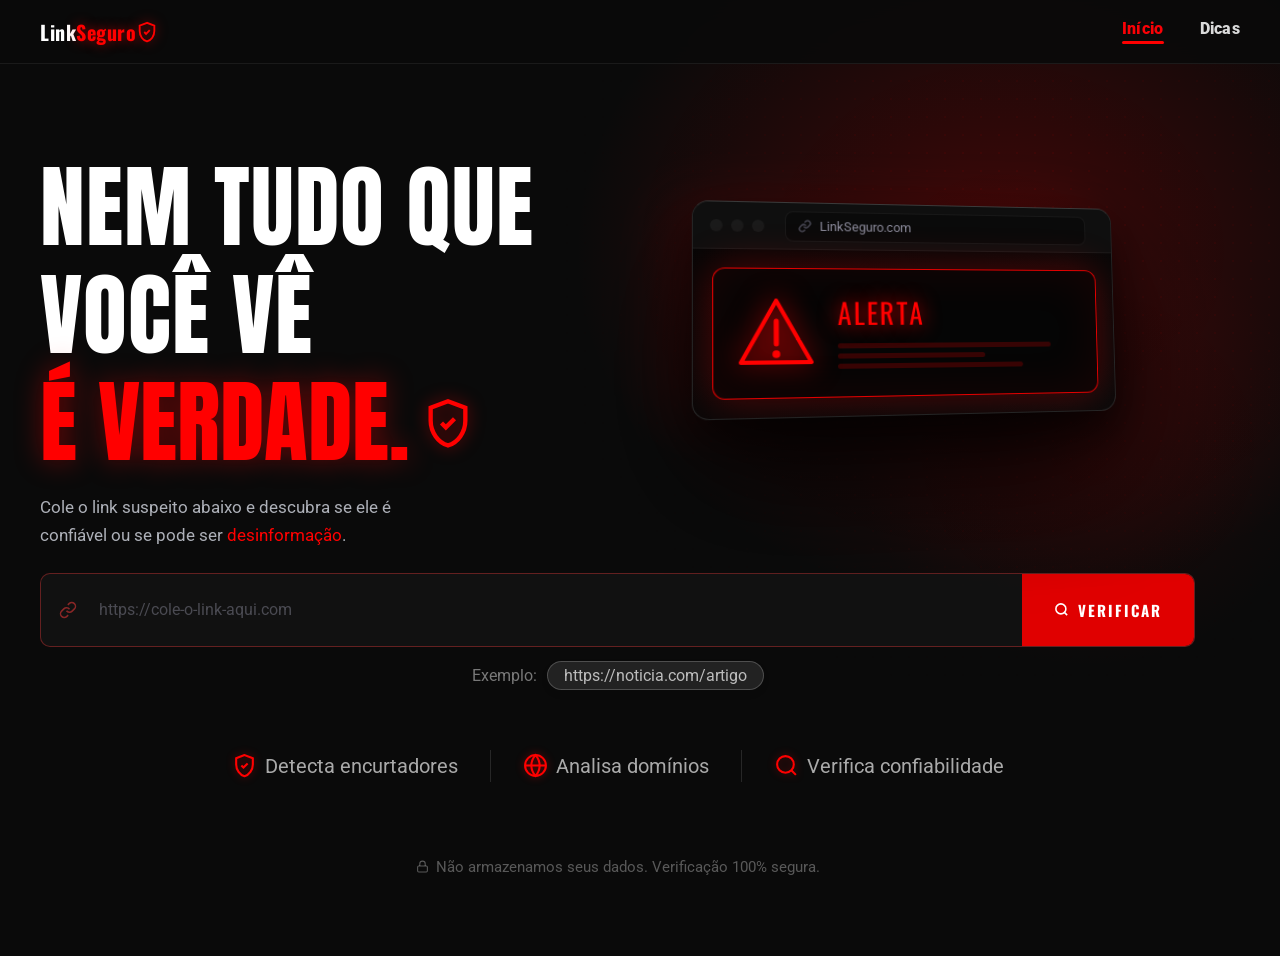
==== commit 81889649: "Logica de Verificação Corrigida" ====
--- a/index.html
+++ b/index.html
@@ -2,13 +2,14 @@
 <html lang="pt-BR">
 <head>
 <meta charset="UTF-8">
-<meta name="viewport" content="width=device-width, initial-scale=1.0, user-scalable=yes">
+<meta name="viewport" content="width=device-width, initial-scale=1.0, user-scalable=yes, viewport-fit=cover">
 <title>LinkSeguro | Verificador de Confiabilidade</title>
 <link rel="stylesheet" href="style.css">
+<link href="https://fonts.googleapis.com/css2?family=Anton&family=Oswald:wght@400;700&family=Roboto:wght@400;500;700&display=swap" rel="stylesheet">
 <style>
+  /* Pequeno ajuste para garantir que o botão não fique com animação conflitante */
   .browser-card { animation: none !important; }
 </style>
-<link href="https://fonts.googleapis.com/css2?family=Anton&family=Oswald:wght@400;700&family=Roboto:wght@400;500;700&display=swap" rel="stylesheet">
 </head>
 <body>
 
@@ -25,17 +26,17 @@
       </div>
     </div>
     <nav id="mainNav">
-      <a href="index.html" class="active">Início</a>
-      <a href="dicas.html">Dicas</a>
+      <a href="#" data-nav="inicio" class="active">Início</a>
+      <a href="#" data-nav="dicas">Dicas</a>
     </nav>
   </div>
 </header>
 
-<!-- HERO -->
+<!-- HERO / INÍCIO -->
 <section class="hero" id="inicioSecao">
   <div class="container hero-wrap">
 
-    <!-- ESQUERDA -->
+    <!-- Lado esquerdo -->
     <div class="hero-left">
       <div class="title-white">NEM TUDO QUE<br>VOCÊ VÊ</div>
       <div class="title-red">
@@ -113,10 +114,9 @@
           </div>
         </div>
       </div>
-
     </div>
 
-    <!-- DIREITA - BROWSER CARD -->
+    <!-- Lado direito - Browser Card -->
     <div class="visual">
       <div class="browser-card">
         <div class="browser-bar">
@@ -163,16 +163,15 @@
   </div>
 </div>
 
-<script src="script.js"></script>
-
+<!-- BOTTOM NAV (mobile) -->
 <nav class="bottom-nav">
-  <a href="index.html" class="bottom-nav-item active">
+  <a href="#" data-nav="inicio" class="bottom-nav-item active">
     <svg xmlns="http://www.w3.org/2000/svg" viewBox="0 0 256 256" fill="currentColor">
       <path d="M219.31,108.68l-80-80a16,16,0,0,0-22.62,0l-80,80A15.87,15.87,0,0,0,32,120v96a8,8,0,0,0,8,8h64a8,8,0,0,0,8-8V160h32v56a8,8,0,0,0,8,8h64a8,8,0,0,0,8-8V120A15.87,15.87,0,0,0,219.31,108.68ZM208,208H160V152a8,8,0,0,0-8-8H104a8,8,0,0,0-8,8v56H48V120l80-80,80,80Z"/>
     </svg>
     <span>Início</span>
   </a>
-  <a href="dicas.html" class="bottom-nav-item">
+  <a href="#" data-nav="dicas" class="bottom-nav-item">
     <svg xmlns="http://www.w3.org/2000/svg" viewBox="0 0 256 256" fill="currentColor">
       <path d="M176,232a8,8,0,0,1-8,8H88a8,8,0,0,1,0-16h80A8,8,0,0,1,176,232Zm40-128a87.55,87.55,0,0,1-33.64,69.21A16.24,16.24,0,0,0,176,186v6a16,16,0,0,1-16,16H96a16,16,0,0,1-16-16v-6a16,16,0,0,0-6.23-12.66A87.59,87.59,0,0,1,40,104.49C39.74,56.83,78.26,17.14,125.88,16A88,88,0,0,1,216,104Zm-16,0a72,72,0,0,0-73.74-72c-39,.92-70.47,33.39-70.26,72.39a71.65,71.65,0,0,0,27.64,56.3A32,32,0,0,1,96,186v6h64v-6a32.15,32.15,0,0,1,12.47-25.35A71.65,71.65,0,0,0,200,104Zm-16.11-9.34a57.6,57.6,0,0,0-46.56-46.55,8,8,0,0,0-2.66,15.78c16.57,2.79,30.63,16.85,33.44,33.45A8,8,0,0,0,176,104a9,9,0,0,0,1.35-.11A8,8,0,0,0,183.89,94.66Z"/>
     </svg>
@@ -180,5 +179,293 @@
   </a>
 </nav>
 
+<script>
+// ==============================
+// DOM ELEMENTOS
+// ==============================
+const modal = document.getElementById("modalOverlay");
+const modalIcon = document.getElementById("modalIcon");
+const modalTitle = document.getElementById("modalTitle");
+const modalText = document.getElementById("modalText");
+const verifyBtn = document.getElementById("verifyBtn");
+const linkInput = document.getElementById("linkInput");
+const urlTextSpan = document.getElementById("urlText");
+
+// Navegação
+const navLinks = document.querySelectorAll("#mainNav a, .bottom-nav-item");
+const sectionsMap = {
+  inicio: document.getElementById("inicioSecao"),
+  dicas: null // será verificado se existir página dicas, mas aqui apenas não quebra
+};
+
+// ==============================
+// FUNÇÕES DE ÍCONE
+// ==============================
+function getIconSVG(type) {
+  if (type === "safe") {
+    return `<svg viewBox="0 0 36 36" width="56" height="56"><path d="M18 3L6 8v9c0 7.88 5.14 15.27 12 17 6.86-1.73 12-9.12 12-17V8L18 3z" fill="#00c896" opacity=".18"/><path d="M18 3L6 8v9c0 7.88 5.14 15.27 12 17 6.86-1.73 12-9.12 12-17V8L18 3z" fill="none" stroke="#00c896" stroke-width="2"/><path d="M13 18l3.5 3.5L23 14" stroke="#00c896" stroke-width="2.8" fill="none" stroke-linecap="round" stroke-linejoin="round"/></svg>`;
+  }
+  if (type === "warning") {
+    return `<svg viewBox="0 0 80 80" width="56" height="56"><polygon points="40,8 74,68 6,68" fill="rgba(255,204,0,.18)" stroke="#ffcc00" stroke-width="3"/><line x1="40" y1="28" x2="40" y2="50" stroke="#ffcc00" stroke-width="5" stroke-linecap="round"/><circle cx="40" cy="60" r="4" fill="#ffcc00"/></svg>`;
+  }
+  return `<svg viewBox="0 0 36 36" width="56" height="56"><path d="M18 3L6 8v9c0 7.88 5.14 15.27 12 17 6.86-1.73 12-9.12 12-17V8L18 3z" fill="red" opacity=".18"/><path d="M18 3L6 8v9c0 7.88 5.14 15.27 12 17 6.86-1.73 12-9.12 12-17V8L18 3z" fill="none" stroke="red" stroke-width="2"/><line x1="18" y1="12" x2="18" y2="21" stroke="red" stroke-width="3" stroke-linecap="round"/><circle cx="18" cy="26" r="2" fill="red"/></svg>`;
+}
+
+// ==============================
+// MODAL
+// ==============================
+function abrirModalComIcon(icon, title, text, color) {
+  if (!modal || !modalIcon || !modalTitle || !modalText) return;
+  modalIcon.innerHTML = icon;
+  modalTitle.innerText = title;
+  modalText.innerText = text;
+  modalTitle.style.color = color;
+  modal.classList.add("active");
+  initSwipeToClose();
+}
+
+function fecharModal() {
+  modal.classList.remove("active");
+  if (modalBoxElement) {
+    modalBoxElement.style.transform = '';
+    modalBoxElement.classList.remove('swiping');
+  }
+  modal.style.background = '';
+  isSwiping = false;
+  touchStartY = 0;
+  touchCurrentY = 0;
+}
+
+if (modal) modal.addEventListener("click", e => { if (e.target === modal) fecharModal(); });
+
+// ==============================
+// SWIPE TO CLOSE (mobile)
+// ==============================
+let touchStartY = 0, touchCurrentY = 0, isSwiping = false, modalBoxElement = null;
+function initSwipeToClose() {
+  modalBoxElement = document.querySelector('.modal-box');
+  if (!modalBoxElement) return;
+  if (!document.querySelector('.modal-swipe-indicator') && window.innerWidth <= 480) {
+    const ind = document.createElement('div');
+    ind.className = 'modal-swipe-indicator';
+    modalBoxElement.insertBefore(ind, modalBoxElement.firstChild);
+  }
+  modalBoxElement.removeEventListener('touchstart', handleTouchStart);
+  modalBoxElement.removeEventListener('touchmove', handleTouchMove);
+  modalBoxElement.removeEventListener('touchend', handleTouchEnd);
+  modalBoxElement.addEventListener('touchstart', handleTouchStart, { passive: false });
+  modalBoxElement.addEventListener('touchmove', handleTouchMove, { passive: false });
+  modalBoxElement.addEventListener('touchend', handleTouchEnd);
+}
+function handleTouchStart(e) { if (!modal.classList.contains('active')) return; touchStartY = e.touches[0].clientY; isSwiping = true; if (modalBoxElement) modalBoxElement.classList.add('swiping'); }
+function handleTouchMove(e) { if (!isSwiping || !modal.classList.contains('active')) return; touchCurrentY = e.touches[0].clientY; const diffY = touchCurrentY - touchStartY; if (diffY > 0) { e.preventDefault(); if (modalBoxElement) modalBoxElement.style.transform = `translateY(${Math.min(diffY, 200)}px)`; modal.style.background = `rgba(0,0,0,${Math.max(0, 0.85 - diffY/800)})`; } }
+function handleTouchEnd() { if (!isSwiping || !modal.classList.contains('active')) { isSwiping = false; return; } if (touchCurrentY - touchStartY > 80) fecharModal(); if (modalBoxElement) { modalBoxElement.style.transform = ''; modalBoxElement.classList.remove('swiping'); } modal.style.background = ''; isSwiping = false; touchStartY = 0; touchCurrentY = 0; }
+
+// ==============================
+// SINCRONIZAÇÃO urlText <-> linkInput
+// ==============================
+function syncUrlToInput() {
+  if (urlTextSpan && linkInput) {
+    let val = urlTextSpan.innerText.trim();
+    if (val === "LinkSeguro.com") val = "";
+    linkInput.value = val;
+  }
+}
+function syncInputToUrl() {
+  if (urlTextSpan && linkInput) {
+    let val = linkInput.value.trim();
+    if (val === "") val = "LinkSeguro.com";
+    urlTextSpan.innerText = val;
+  }
+}
+if (urlTextSpan) {
+  urlTextSpan.addEventListener("input", syncUrlToInput);
+  urlTextSpan.addEventListener("blur", function() { if (this.innerText.trim() === "") this.innerText = "LinkSeguro.com"; syncUrlToInput(); });
+}
+if (linkInput) {
+  linkInput.addEventListener("input", syncInputToUrl);
+}
+
+// ==============================
+// COLAR LINK
+// ==============================
+async function colarLink() {
+  try {
+    const text = await navigator.clipboard.readText();
+    if (text && text.trim() !== "") {
+      if (urlTextSpan) urlTextSpan.innerText = text.trim();
+      if (linkInput) linkInput.value = text.trim();
+      const box = document.getElementById("verifyBox");
+      if (box) {
+        box.style.borderColor = "rgba(0,200,150,.9)";
+        box.style.boxShadow = "0 0 30px rgba(0,200,150,.25)";
+        setTimeout(() => { box.style.borderColor = ""; box.style.boxShadow = ""; }, 600);
+      }
+    } else if (linkInput) linkInput.focus();
+  } catch { if (linkInput) linkInput.focus(); }
+}
+window.colarLink = colarLink;
+
+// ==============================
+// ANÁLISE DE DOMÍNIO (simples)
+// ==============================
+function analisarDominio(url) {
+  const dominio = url.hostname.toLowerCase();
+  let score = 0;
+  let fatores = [];
+
+  const confiaveis = ["g1.globo.com", "uol.com.br", "bbc.com", "cnn.com", "reuters.com", "gov.br", "folha.uol.com.br", "estadao.com.br", "oglobo.globo.com"];
+  const tldSuspeitos = [".xyz", ".top", ".click", ".tk", ".ml", ".ga", ".cf", ".pw", ".gq", ".icu"];
+  const encurtadores = ["bit.ly", "tinyurl.com", "cutt.ly", "ow.ly", "t.co", "goo.gl"];
+
+  if (url.protocol === "https:") score += 1;
+  else { score -= 1; fatores.push("❌ Site sem HTTPS"); }
+
+  if (confiaveis.some(s => dominio === s || dominio.endsWith("." + s))) { score += 4; fatores.push("✅ Domínio confiável (grande veículo/governo)"); }
+  else if (encurtadores.some(s => dominio === s)) { score -= 2; fatores.push("⚠️ Link encurtado – destino oculto"); }
+  else if (tldSuspeitos.some(t => dominio.endsWith(t))) { score -= 2; fatores.push(`⚠️ Extensão de domínio de alto risco (${dominio.split('.').pop()})`); }
+  else { score -= 1; fatores.push("⚠️ Domínio não classificado – verifique com cautela"); }
+
+  if (/^\d{1,3}(\.\d{1,3}){3}$/.test(dominio)) { score -= 3; fatores.push("🚨 Endereço IP direto em vez de domínio"); }
+
+  return { score, fatores };
+}
+
+// ==============================
+// VERIFICAÇÃO PRINCIPAL
+// ==============================
+async function verificarLink() {
+  let valor = "";
+  if (urlTextSpan) valor = urlTextSpan.innerText.trim();
+  else if (linkInput) valor = linkInput.value.trim();
+
+  if (!valor || valor === "LinkSeguro.com") {
+    abrirModalComIcon(getIconSVG("warning"), "Campo vazio", "Digite ou cole um link na barra do navegador antes de verificar.", "#ffcc00");
+    return;
+  }
+
+  if (!/^https?:\/\//i.test(valor)) valor = "https://" + valor;
+
+  let url;
+  try { url = new URL(valor); } catch {
+    abrirModalComIcon(getIconSVG("warning"), "URL inválida", "Endereço mal formatado. Exemplo: google.com ou https://exemplo.com", "#ffcc00");
+    return;
+  }
+
+  if (verifyBtn) {
+    verifyBtn.disabled = true;
+    verifyBtn.textContent = "Analisando...";
+  }
+
+  const { score, fatores } = analisarDominio(url);
+  let titulo, cor, icone;
+  if (score >= 3) { titulo = "✅ Baixo risco"; cor = "#00c896"; icone = getIconSVG("safe"); }
+  else if (score >= 0) { titulo = "⚠️ Atenção recomendada"; cor = "#ffcc00"; icone = getIconSVG("warning"); }
+  else { titulo = "🚨 Alto risco de fake news"; cor = "#ff3b3b"; icone = getIconSVG("danger"); }
+
+  const textoModal = `Domínio: ${url.hostname}\n\n` + (fatores.length ? fatores.join("\n") : "Nenhum fator crítico detectado.") + `\n\nPontuação: ${score}`;
+  abrirModalComIcon(icone, titulo, textoModal, cor);
+
+  if (verifyBtn) {
+    verifyBtn.disabled = false;
+    verifyBtn.textContent = "VERIFICAR";
+  }
+}
+
+// ==============================
+// EVENTOS DO BOTÃO
+// ==============================
+if (verifyBtn) verifyBtn.addEventListener("click", verificarLink);
+if (linkInput) linkInput.addEventListener("keypress", e => { if (e.key === "Enter") verificarLink(); });
+if (urlTextSpan) urlTextSpan.addEventListener("keypress", e => { if (e.key === "Enter") { e.preventDefault(); verificarLink(); } });
+
+// ==============================
+// NAVEGAÇÃO SUAVE (início / dicas)
+// ==============================
+function setActive(navId) {
+  navLinks.forEach(link => {
+    link.classList.remove("active");
+    if (link.getAttribute("data-nav") === navId) link.classList.add("active");
+  });
+}
+
+function scrollToSection(sectionId) {
+  const target = document.getElementById(sectionId + "Secao");
+  if (!target) {
+    // Se for dicas, redireciona para dicas.html (opcional)
+    if (sectionId === "dicas") location.href = "dicas.html";
+    return;
+  }
+  const top = target.getBoundingClientRect().top + window.pageYOffset - 70;
+  window.scrollTo({ top, behavior: "smooth" });
+  setActive(sectionId);
+}
+
+navLinks.forEach(link => {
+  link.addEventListener("click", e => {
+    e.preventDefault();
+    const nav = link.getAttribute("data-nav");
+    if (nav === "inicio") scrollToSection("inicio");
+    if (nav === "dicas") scrollToSection("dicas");
+  });
+});
+
+function updateActiveOnScroll() {
+  const scroll = window.scrollY + 120;
+  const inicioTop = document.getElementById("inicioSecao")?.offsetTop || 0;
+  if (scroll >= inicioTop) setActive("inicio");
+}
+window.addEventListener("scroll", updateActiveOnScroll);
+updateActiveOnScroll();
+
+// ==============================
+// TILT 3D NO BROWSER CARD
+// ==============================
+const browserCard = document.querySelector('.browser-card');
+const visualDiv = document.querySelector('.visual');
+if (browserCard && visualDiv) {
+  let targetX = 0, targetY = 0, currentX = 0, currentY = 0;
+  let startTime = performance.now();
+  function lerp(a, b, t) { return a + (b - a) * t; }
+  function tick(now) {
+    currentX = lerp(currentX, targetX, 0.055);
+    currentY = lerp(currentY, targetY, 0.055);
+    browserCard.style.transform = `perspective(1000px) rotateY(${12+currentX}deg) rotateX(${4+currentY}deg) translateY(${Math.sin((now-startTime)/900)*7}px)`;
+    requestAnimationFrame(tick);
+  }
+  visualDiv.addEventListener('mousemove', e => {
+    if (window._tiltPaused) return;
+    const rect = browserCard.getBoundingClientRect();
+    targetX = ((e.clientX - rect.left - rect.width/2) / rect.width) * 16;
+    targetY = -((e.clientY - rect.top - rect.height/2) / rect.height) * 12;
+  });
+  visualDiv.addEventListener('mouseleave', () => { targetX = 0; targetY = 0; });
+  setTimeout(() => { browserCard.style.willChange = 'transform'; requestAnimationFrame(tick); }, 100);
+}
+
+// ==============================
+// EFEITO RIPPLE NO BOTÃO (opcional)
+// ==============================
+if (verifyBtn) {
+  verifyBtn.addEventListener("click", function(e) {
+    const ripple = document.createElement("span");
+    ripple.className = "ripple-effect";
+    const rect = this.getBoundingClientRect();
+    const size = Math.max(rect.width, rect.height);
+    ripple.style.width = ripple.style.height = size + "px";
+    ripple.style.left = e.clientX - rect.left - size/2 + "px";
+    ripple.style.top = e.clientY - rect.top - size/2 + "px";
+    this.style.position = "relative";
+    this.style.overflow = "hidden";
+    this.appendChild(ripple);
+    setTimeout(() => ripple.remove(), 600);
+  });
+}
+
+// ==============================
+// INICIALIZA SWIPE DO MODAL
+// ==============================
+if (modal) initSwipeToClose();
+</script>
 </body>
 </html>
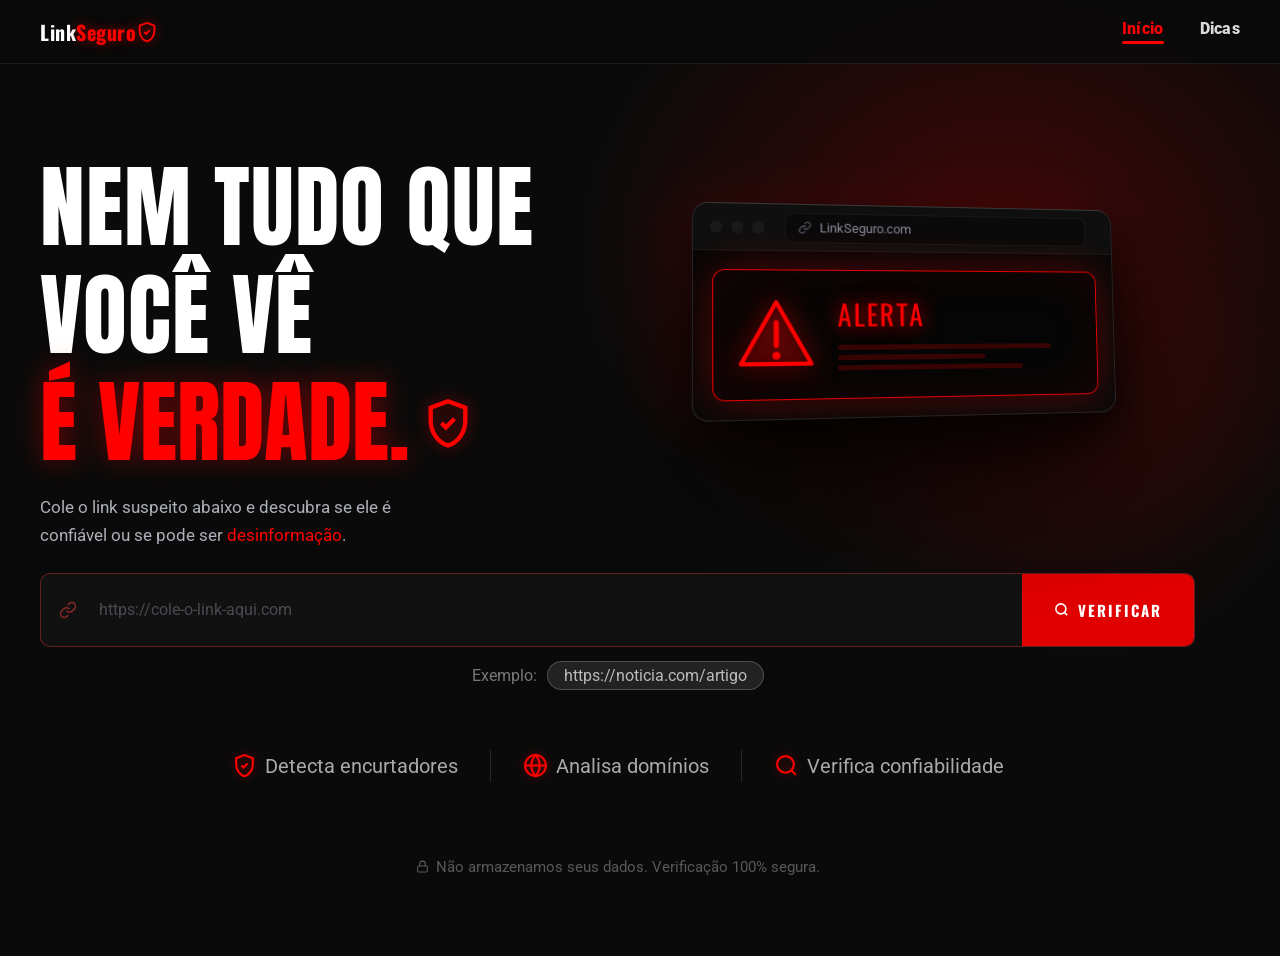
==== commit 909ffb96: "Add files via upload" ====
--- a/index.html
+++ b/index.html
@@ -2,14 +2,13 @@
 <html lang="pt-BR">
 <head>
 <meta charset="UTF-8">
-<meta name="viewport" content="width=device-width, initial-scale=1.0, user-scalable=yes, viewport-fit=cover">
+<meta name="viewport" content="width=device-width, initial-scale=1.0, user-scalable=yes">
 <title>LinkSeguro | Verificador de Confiabilidade</title>
 <link rel="stylesheet" href="style.css">
-<link href="https://fonts.googleapis.com/css2?family=Anton&family=Oswald:wght@400;700&family=Roboto:wght@400;500;700&display=swap" rel="stylesheet">
 <style>
-  /* Pequeno ajuste para garantir que o botão não fique com animação conflitante */
   .browser-card { animation: none !important; }
 </style>
+<link href="https://fonts.googleapis.com/css2?family=Anton&family=Oswald:wght@400;700&family=Roboto:wght@400;500;700&display=swap" rel="stylesheet">
 </head>
 <body>
 
@@ -26,17 +25,17 @@
       </div>
     </div>
     <nav id="mainNav">
-      <a href="#" data-nav="inicio" class="active">Início</a>
-      <a href="#" data-nav="dicas">Dicas</a>
+      <a href="index.html" class="active">Início</a>
+      <a href="dicas.html">Dicas</a>
     </nav>
   </div>
 </header>
 
-<!-- HERO / INÍCIO -->
+<!-- HERO -->
 <section class="hero" id="inicioSecao">
   <div class="container hero-wrap">
 
-    <!-- Lado esquerdo -->
+    <!-- ESQUERDA -->
     <div class="hero-left">
       <div class="title-white">NEM TUDO QUE<br>VOCÊ VÊ</div>
       <div class="title-red">
@@ -114,9 +113,10 @@
           </div>
         </div>
       </div>
+
     </div>
 
-    <!-- Lado direito - Browser Card -->
+    <!-- DIREITA - BROWSER CARD -->
     <div class="visual">
       <div class="browser-card">
         <div class="browser-bar">
@@ -163,15 +163,16 @@
   </div>
 </div>
 
-<!-- BOTTOM NAV (mobile) -->
+<script src="script.js"></script>
+
 <nav class="bottom-nav">
-  <a href="#" data-nav="inicio" class="bottom-nav-item active">
+  <a href="index.html" class="bottom-nav-item active">
     <svg xmlns="http://www.w3.org/2000/svg" viewBox="0 0 256 256" fill="currentColor">
       <path d="M219.31,108.68l-80-80a16,16,0,0,0-22.62,0l-80,80A15.87,15.87,0,0,0,32,120v96a8,8,0,0,0,8,8h64a8,8,0,0,0,8-8V160h32v56a8,8,0,0,0,8,8h64a8,8,0,0,0,8-8V120A15.87,15.87,0,0,0,219.31,108.68ZM208,208H160V152a8,8,0,0,0-8-8H104a8,8,0,0,0-8,8v56H48V120l80-80,80,80Z"/>
     </svg>
     <span>Início</span>
   </a>
-  <a href="#" data-nav="dicas" class="bottom-nav-item">
+  <a href="dicas.html" class="bottom-nav-item">
     <svg xmlns="http://www.w3.org/2000/svg" viewBox="0 0 256 256" fill="currentColor">
       <path d="M176,232a8,8,0,0,1-8,8H88a8,8,0,0,1,0-16h80A8,8,0,0,1,176,232Zm40-128a87.55,87.55,0,0,1-33.64,69.21A16.24,16.24,0,0,0,176,186v6a16,16,0,0,1-16,16H96a16,16,0,0,1-16-16v-6a16,16,0,0,0-6.23-12.66A87.59,87.59,0,0,1,40,104.49C39.74,56.83,78.26,17.14,125.88,16A88,88,0,0,1,216,104Zm-16,0a72,72,0,0,0-73.74-72c-39,.92-70.47,33.39-70.26,72.39a71.65,71.65,0,0,0,27.64,56.3A32,32,0,0,1,96,186v6h64v-6a32.15,32.15,0,0,1,12.47-25.35A71.65,71.65,0,0,0,200,104Zm-16.11-9.34a57.6,57.6,0,0,0-46.56-46.55,8,8,0,0,0-2.66,15.78c16.57,2.79,30.63,16.85,33.44,33.45A8,8,0,0,0,176,104a9,9,0,0,0,1.35-.11A8,8,0,0,0,183.89,94.66Z"/>
     </svg>
@@ -179,293 +180,5 @@
   </a>
 </nav>
 
-<script>
-// ==============================
-// DOM ELEMENTOS
-// ==============================
-const modal = document.getElementById("modalOverlay");
-const modalIcon = document.getElementById("modalIcon");
-const modalTitle = document.getElementById("modalTitle");
-const modalText = document.getElementById("modalText");
-const verifyBtn = document.getElementById("verifyBtn");
-const linkInput = document.getElementById("linkInput");
-const urlTextSpan = document.getElementById("urlText");
-
-// Navegação
-const navLinks = document.querySelectorAll("#mainNav a, .bottom-nav-item");
-const sectionsMap = {
-  inicio: document.getElementById("inicioSecao"),
-  dicas: null // será verificado se existir página dicas, mas aqui apenas não quebra
-};
-
-// ==============================
-// FUNÇÕES DE ÍCONE
-// ==============================
-function getIconSVG(type) {
-  if (type === "safe") {
-    return `<svg viewBox="0 0 36 36" width="56" height="56"><path d="M18 3L6 8v9c0 7.88 5.14 15.27 12 17 6.86-1.73 12-9.12 12-17V8L18 3z" fill="#00c896" opacity=".18"/><path d="M18 3L6 8v9c0 7.88 5.14 15.27 12 17 6.86-1.73 12-9.12 12-17V8L18 3z" fill="none" stroke="#00c896" stroke-width="2"/><path d="M13 18l3.5 3.5L23 14" stroke="#00c896" stroke-width="2.8" fill="none" stroke-linecap="round" stroke-linejoin="round"/></svg>`;
-  }
-  if (type === "warning") {
-    return `<svg viewBox="0 0 80 80" width="56" height="56"><polygon points="40,8 74,68 6,68" fill="rgba(255,204,0,.18)" stroke="#ffcc00" stroke-width="3"/><line x1="40" y1="28" x2="40" y2="50" stroke="#ffcc00" stroke-width="5" stroke-linecap="round"/><circle cx="40" cy="60" r="4" fill="#ffcc00"/></svg>`;
-  }
-  return `<svg viewBox="0 0 36 36" width="56" height="56"><path d="M18 3L6 8v9c0 7.88 5.14 15.27 12 17 6.86-1.73 12-9.12 12-17V8L18 3z" fill="red" opacity=".18"/><path d="M18 3L6 8v9c0 7.88 5.14 15.27 12 17 6.86-1.73 12-9.12 12-17V8L18 3z" fill="none" stroke="red" stroke-width="2"/><line x1="18" y1="12" x2="18" y2="21" stroke="red" stroke-width="3" stroke-linecap="round"/><circle cx="18" cy="26" r="2" fill="red"/></svg>`;
-}
-
-// ==============================
-// MODAL
-// ==============================
-function abrirModalComIcon(icon, title, text, color) {
-  if (!modal || !modalIcon || !modalTitle || !modalText) return;
-  modalIcon.innerHTML = icon;
-  modalTitle.innerText = title;
-  modalText.innerText = text;
-  modalTitle.style.color = color;
-  modal.classList.add("active");
-  initSwipeToClose();
-}
-
-function fecharModal() {
-  modal.classList.remove("active");
-  if (modalBoxElement) {
-    modalBoxElement.style.transform = '';
-    modalBoxElement.classList.remove('swiping');
-  }
-  modal.style.background = '';
-  isSwiping = false;
-  touchStartY = 0;
-  touchCurrentY = 0;
-}
-
-if (modal) modal.addEventListener("click", e => { if (e.target === modal) fecharModal(); });
-
-// ==============================
-// SWIPE TO CLOSE (mobile)
-// ==============================
-let touchStartY = 0, touchCurrentY = 0, isSwiping = false, modalBoxElement = null;
-function initSwipeToClose() {
-  modalBoxElement = document.querySelector('.modal-box');
-  if (!modalBoxElement) return;
-  if (!document.querySelector('.modal-swipe-indicator') && window.innerWidth <= 480) {
-    const ind = document.createElement('div');
-    ind.className = 'modal-swipe-indicator';
-    modalBoxElement.insertBefore(ind, modalBoxElement.firstChild);
-  }
-  modalBoxElement.removeEventListener('touchstart', handleTouchStart);
-  modalBoxElement.removeEventListener('touchmove', handleTouchMove);
-  modalBoxElement.removeEventListener('touchend', handleTouchEnd);
-  modalBoxElement.addEventListener('touchstart', handleTouchStart, { passive: false });
-  modalBoxElement.addEventListener('touchmove', handleTouchMove, { passive: false });
-  modalBoxElement.addEventListener('touchend', handleTouchEnd);
-}
-function handleTouchStart(e) { if (!modal.classList.contains('active')) return; touchStartY = e.touches[0].clientY; isSwiping = true; if (modalBoxElement) modalBoxElement.classList.add('swiping'); }
-function handleTouchMove(e) { if (!isSwiping || !modal.classList.contains('active')) return; touchCurrentY = e.touches[0].clientY; const diffY = touchCurrentY - touchStartY; if (diffY > 0) { e.preventDefault(); if (modalBoxElement) modalBoxElement.style.transform = `translateY(${Math.min(diffY, 200)}px)`; modal.style.background = `rgba(0,0,0,${Math.max(0, 0.85 - diffY/800)})`; } }
-function handleTouchEnd() { if (!isSwiping || !modal.classList.contains('active')) { isSwiping = false; return; } if (touchCurrentY - touchStartY > 80) fecharModal(); if (modalBoxElement) { modalBoxElement.style.transform = ''; modalBoxElement.classList.remove('swiping'); } modal.style.background = ''; isSwiping = false; touchStartY = 0; touchCurrentY = 0; }
-
-// ==============================
-// SINCRONIZAÇÃO urlText <-> linkInput
-// ==============================
-function syncUrlToInput() {
-  if (urlTextSpan && linkInput) {
-    let val = urlTextSpan.innerText.trim();
-    if (val === "LinkSeguro.com") val = "";
-    linkInput.value = val;
-  }
-}
-function syncInputToUrl() {
-  if (urlTextSpan && linkInput) {
-    let val = linkInput.value.trim();
-    if (val === "") val = "LinkSeguro.com";
-    urlTextSpan.innerText = val;
-  }
-}
-if (urlTextSpan) {
-  urlTextSpan.addEventListener("input", syncUrlToInput);
-  urlTextSpan.addEventListener("blur", function() { if (this.innerText.trim() === "") this.innerText = "LinkSeguro.com"; syncUrlToInput(); });
-}
-if (linkInput) {
-  linkInput.addEventListener("input", syncInputToUrl);
-}
-
-// ==============================
-// COLAR LINK
-// ==============================
-async function colarLink() {
-  try {
-    const text = await navigator.clipboard.readText();
-    if (text && text.trim() !== "") {
-      if (urlTextSpan) urlTextSpan.innerText = text.trim();
-      if (linkInput) linkInput.value = text.trim();
-      const box = document.getElementById("verifyBox");
-      if (box) {
-        box.style.borderColor = "rgba(0,200,150,.9)";
-        box.style.boxShadow = "0 0 30px rgba(0,200,150,.25)";
-        setTimeout(() => { box.style.borderColor = ""; box.style.boxShadow = ""; }, 600);
-      }
-    } else if (linkInput) linkInput.focus();
-  } catch { if (linkInput) linkInput.focus(); }
-}
-window.colarLink = colarLink;
-
-// ==============================
-// ANÁLISE DE DOMÍNIO (simples)
-// ==============================
-function analisarDominio(url) {
-  const dominio = url.hostname.toLowerCase();
-  let score = 0;
-  let fatores = [];
-
-  const confiaveis = ["g1.globo.com", "uol.com.br", "bbc.com", "cnn.com", "reuters.com", "gov.br", "folha.uol.com.br", "estadao.com.br", "oglobo.globo.com"];
-  const tldSuspeitos = [".xyz", ".top", ".click", ".tk", ".ml", ".ga", ".cf", ".pw", ".gq", ".icu"];
-  const encurtadores = ["bit.ly", "tinyurl.com", "cutt.ly", "ow.ly", "t.co", "goo.gl"];
-
-  if (url.protocol === "https:") score += 1;
-  else { score -= 1; fatores.push("❌ Site sem HTTPS"); }
-
-  if (confiaveis.some(s => dominio === s || dominio.endsWith("." + s))) { score += 4; fatores.push("✅ Domínio confiável (grande veículo/governo)"); }
-  else if (encurtadores.some(s => dominio === s)) { score -= 2; fatores.push("⚠️ Link encurtado – destino oculto"); }
-  else if (tldSuspeitos.some(t => dominio.endsWith(t))) { score -= 2; fatores.push(`⚠️ Extensão de domínio de alto risco (${dominio.split('.').pop()})`); }
-  else { score -= 1; fatores.push("⚠️ Domínio não classificado – verifique com cautela"); }
-
-  if (/^\d{1,3}(\.\d{1,3}){3}$/.test(dominio)) { score -= 3; fatores.push("🚨 Endereço IP direto em vez de domínio"); }
-
-  return { score, fatores };
-}
-
-// ==============================
-// VERIFICAÇÃO PRINCIPAL
-// ==============================
-async function verificarLink() {
-  let valor = "";
-  if (urlTextSpan) valor = urlTextSpan.innerText.trim();
-  else if (linkInput) valor = linkInput.value.trim();
-
-  if (!valor || valor === "LinkSeguro.com") {
-    abrirModalComIcon(getIconSVG("warning"), "Campo vazio", "Digite ou cole um link na barra do navegador antes de verificar.", "#ffcc00");
-    return;
-  }
-
-  if (!/^https?:\/\//i.test(valor)) valor = "https://" + valor;
-
-  let url;
-  try { url = new URL(valor); } catch {
-    abrirModalComIcon(getIconSVG("warning"), "URL inválida", "Endereço mal formatado. Exemplo: google.com ou https://exemplo.com", "#ffcc00");
-    return;
-  }
-
-  if (verifyBtn) {
-    verifyBtn.disabled = true;
-    verifyBtn.textContent = "Analisando...";
-  }
-
-  const { score, fatores } = analisarDominio(url);
-  let titulo, cor, icone;
-  if (score >= 3) { titulo = "✅ Baixo risco"; cor = "#00c896"; icone = getIconSVG("safe"); }
-  else if (score >= 0) { titulo = "⚠️ Atenção recomendada"; cor = "#ffcc00"; icone = getIconSVG("warning"); }
-  else { titulo = "🚨 Alto risco de fake news"; cor = "#ff3b3b"; icone = getIconSVG("danger"); }
-
-  const textoModal = `Domínio: ${url.hostname}\n\n` + (fatores.length ? fatores.join("\n") : "Nenhum fator crítico detectado.") + `\n\nPontuação: ${score}`;
-  abrirModalComIcon(icone, titulo, textoModal, cor);
-
-  if (verifyBtn) {
-    verifyBtn.disabled = false;
-    verifyBtn.textContent = "VERIFICAR";
-  }
-}
-
-// ==============================
-// EVENTOS DO BOTÃO
-// ==============================
-if (verifyBtn) verifyBtn.addEventListener("click", verificarLink);
-if (linkInput) linkInput.addEventListener("keypress", e => { if (e.key === "Enter") verificarLink(); });
-if (urlTextSpan) urlTextSpan.addEventListener("keypress", e => { if (e.key === "Enter") { e.preventDefault(); verificarLink(); } });
-
-// ==============================
-// NAVEGAÇÃO SUAVE (início / dicas)
-// ==============================
-function setActive(navId) {
-  navLinks.forEach(link => {
-    link.classList.remove("active");
-    if (link.getAttribute("data-nav") === navId) link.classList.add("active");
-  });
-}
-
-function scrollToSection(sectionId) {
-  const target = document.getElementById(sectionId + "Secao");
-  if (!target) {
-    // Se for dicas, redireciona para dicas.html (opcional)
-    if (sectionId === "dicas") location.href = "dicas.html";
-    return;
-  }
-  const top = target.getBoundingClientRect().top + window.pageYOffset - 70;
-  window.scrollTo({ top, behavior: "smooth" });
-  setActive(sectionId);
-}
-
-navLinks.forEach(link => {
-  link.addEventListener("click", e => {
-    e.preventDefault();
-    const nav = link.getAttribute("data-nav");
-    if (nav === "inicio") scrollToSection("inicio");
-    if (nav === "dicas") scrollToSection("dicas");
-  });
-});
-
-function updateActiveOnScroll() {
-  const scroll = window.scrollY + 120;
-  const inicioTop = document.getElementById("inicioSecao")?.offsetTop || 0;
-  if (scroll >= inicioTop) setActive("inicio");
-}
-window.addEventListener("scroll", updateActiveOnScroll);
-updateActiveOnScroll();
-
-// ==============================
-// TILT 3D NO BROWSER CARD
-// ==============================
-const browserCard = document.querySelector('.browser-card');
-const visualDiv = document.querySelector('.visual');
-if (browserCard && visualDiv) {
-  let targetX = 0, targetY = 0, currentX = 0, currentY = 0;
-  let startTime = performance.now();
-  function lerp(a, b, t) { return a + (b - a) * t; }
-  function tick(now) {
-    currentX = lerp(currentX, targetX, 0.055);
-    currentY = lerp(currentY, targetY, 0.055);
-    browserCard.style.transform = `perspective(1000px) rotateY(${12+currentX}deg) rotateX(${4+currentY}deg) translateY(${Math.sin((now-startTime)/900)*7}px)`;
-    requestAnimationFrame(tick);
-  }
-  visualDiv.addEventListener('mousemove', e => {
-    if (window._tiltPaused) return;
-    const rect = browserCard.getBoundingClientRect();
-    targetX = ((e.clientX - rect.left - rect.width/2) / rect.width) * 16;
-    targetY = -((e.clientY - rect.top - rect.height/2) / rect.height) * 12;
-  });
-  visualDiv.addEventListener('mouseleave', () => { targetX = 0; targetY = 0; });
-  setTimeout(() => { browserCard.style.willChange = 'transform'; requestAnimationFrame(tick); }, 100);
-}
-
-// ==============================
-// EFEITO RIPPLE NO BOTÃO (opcional)
-// ==============================
-if (verifyBtn) {
-  verifyBtn.addEventListener("click", function(e) {
-    const ripple = document.createElement("span");
-    ripple.className = "ripple-effect";
-    const rect = this.getBoundingClientRect();
-    const size = Math.max(rect.width, rect.height);
-    ripple.style.width = ripple.style.height = size + "px";
-    ripple.style.left = e.clientX - rect.left - size/2 + "px";
-    ripple.style.top = e.clientY - rect.top - size/2 + "px";
-    this.style.position = "relative";
-    this.style.overflow = "hidden";
-    this.appendChild(ripple);
-    setTimeout(() => ripple.remove(), 600);
-  });
-}
-
-// ==============================
-// INICIALIZA SWIPE DO MODAL
-// ==============================
-if (modal) initSwipeToClose();
-</script>
 </body>
 </html>
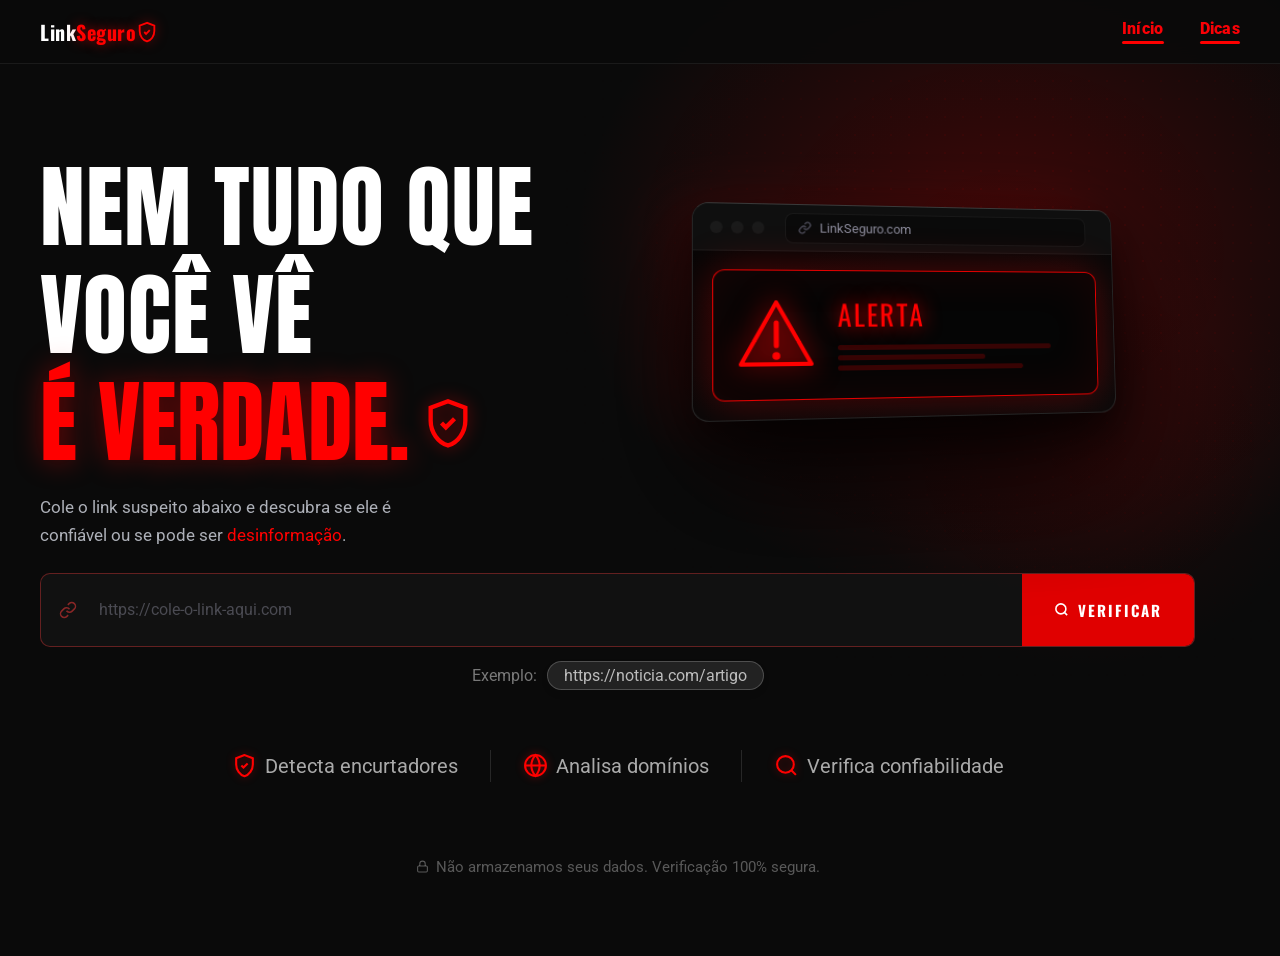
==== commit c09e4b86: "Add files via upload" ====
--- a/index.html
+++ b/index.html
@@ -5,9 +5,6 @@
 <meta name="viewport" content="width=device-width, initial-scale=1.0, user-scalable=yes">
 <title>LinkSeguro | Verificador de Confiabilidade</title>
 <link rel="stylesheet" href="style.css">
-<style>
-  .browser-card { animation: none !important; }
-</style>
 <link href="https://fonts.googleapis.com/css2?family=Anton&family=Oswald:wght@400;700&family=Roboto:wght@400;500;700&display=swap" rel="stylesheet">
 </head>
 <body>
@@ -26,7 +23,7 @@
     </div>
     <nav id="mainNav">
       <a href="index.html" class="active">Início</a>
-      <a href="dicas.html">Dicas</a>
+      <a href="dicas.html" class="active">Dicas</a>
     </nav>
   </div>
 </header>
@@ -55,7 +52,7 @@
 
       <div class="search-wrap">
         <div class="search-bar" id="verifyBox">
-          <div class="search-icon" onclick="colarLink()" style="cursor:pointer;">
+          <div class="search-icon">
             <svg viewBox="0 0 24 24">
               <path d="M10 13a5 5 0 007.54.54l3-3a5 5 0 00-7.07-7.07l-1.72 1.71"/>
               <path d="M14 11a5 5 0 00-7.54-.54l-3 3a5 5 0 007.07 7.07l1.71-1.71"/>
@@ -159,11 +156,9 @@
     <div class="modal-icon" id="modalIcon"></div>
     <h2 id="modalTitle">Resultado</h2>
     <div id="modalText" class="modal-message-content"></div>
-    <button onclick="fecharModal()">FECHAR</button>
+    <button id="modalCloseBtn">FECHAR</button>
   </div>
 </div>
-
-<script src="script.js"></script>
 
 <nav class="bottom-nav">
   <a href="index.html" class="bottom-nav-item active">
@@ -172,7 +167,7 @@
     </svg>
     <span>Início</span>
   </a>
-  <a href="dicas.html" class="bottom-nav-item">
+  <a href="dicas.html" class="bottom-nav-item active">
     <svg xmlns="http://www.w3.org/2000/svg" viewBox="0 0 256 256" fill="currentColor">
       <path d="M176,232a8,8,0,0,1-8,8H88a8,8,0,0,1,0-16h80A8,8,0,0,1,176,232Zm40-128a87.55,87.55,0,0,1-33.64,69.21A16.24,16.24,0,0,0,176,186v6a16,16,0,0,1-16,16H96a16,16,0,0,1-16-16v-6a16,16,0,0,0-6.23-12.66A87.59,87.59,0,0,1,40,104.49C39.74,56.83,78.26,17.14,125.88,16A88,88,0,0,1,216,104Zm-16,0a72,72,0,0,0-73.74-72c-39,.92-70.47,33.39-70.26,72.39a71.65,71.65,0,0,0,27.64,56.3A32,32,0,0,1,96,186v6h64v-6a32.15,32.15,0,0,1,12.47-25.35A71.65,71.65,0,0,0,200,104Zm-16.11-9.34a57.6,57.6,0,0,0-46.56-46.55,8,8,0,0,0-2.66,15.78c16.57,2.79,30.63,16.85,33.44,33.45A8,8,0,0,0,176,104a9,9,0,0,0,1.35-.11A8,8,0,0,0,183.89,94.66Z"/>
     </svg>
@@ -180,5 +175,6 @@
   </a>
 </nav>
 
+<script src="script.js"></script>
 </body>
-</html>+</html>     
